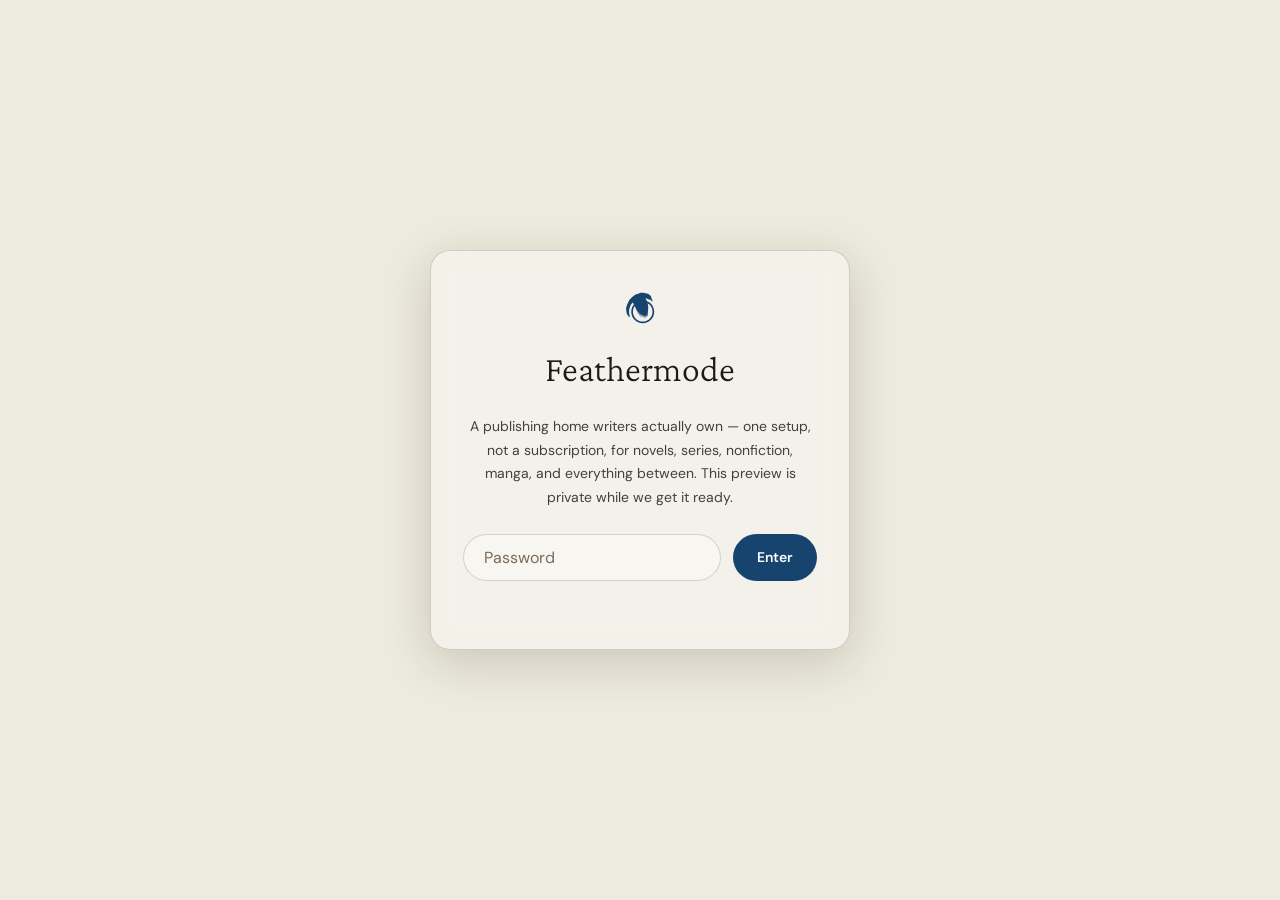
==== index.html @ 6c54414f "Add password-gated lock screen ahead of homepage Shows the Feathermode name and a short vision state" ====
<!DOCTYPE html>
<html lang="en">
<head>
<meta charset="utf-8">
<meta name="viewport" content="width=device-width, initial-scale=1">
<title>Feathermode — A publishing home you actually own</title>
<meta name="description" content="Feathermode is a publishing platform for every kind of writer — novels, serial fiction, nonfiction, manga, and more — with a storefront, reader relationships, and discovery built in. One setup fee. No required subscription.">

<!-- Set palette before first paint to avoid a flash -->
<script>
(function () {
  try {
    var stored = localStorage.getItem('fm-theme');
    var mode = stored || (window.matchMedia('(prefers-color-scheme: dark)').matches ? 'parchment-dark' : 'parchment-light');
    document.documentElement.setAttribute('data-palette', mode);
  } catch (e) {}
  try {
    var unlocked = localStorage.getItem('fm-unlocked') === '1';
    document.documentElement.setAttribute('data-locked', unlocked ? 'false' : 'true');
  } catch (e) {
    document.documentElement.setAttribute('data-locked', 'true');
  }
})();
</script>

<link rel="preconnect" href="https://fonts.googleapis.com">
<link rel="preconnect" href="https://fonts.gstatic.com" crossorigin>
<link href="https://fonts.googleapis.com/css2?family=Crimson+Pro:ital,wght@0,300;0,400;0,600;1,300;1,400&family=DM+Sans:wght@300;400;600&display=swap" rel="stylesheet">

<link rel="icon" href="data:image/svg+xml,%3Csvg xmlns='http://www.w3.org/2000/svg' viewBox='0 0 290 290'%3E%3Cpath fill='%2316446F' d='M168.4 79.1c54 0 98 43.9 98 98s-44 98-98 98-98-43.9-98-98 44-98 98-98zm0 14.4c-46.4 0-84 37.6-84 84s37.6 84 84 84 84-37.6 84-84-37.6-84-84-84z'/%3E%3C/svg%3E">

<link rel="stylesheet" href="css/style.css">
</head>
<body>

  <!-- ── Lock screen ───────────────────────────────────────── -->
  <div class="lock-screen" id="lockScreen">
    <div class="lock-card">
      <svg width="34" height="34" viewBox="0 0 290 290" fill="none" xmlns="http://www.w3.org/2000/svg" aria-hidden="true">
        <path fill-rule="evenodd" clip-rule="evenodd" d="M168.384 79.0842C222.446 79.0842 266.347 122.986 266.347 177.047C266.347 231.109 222.446 275 168.384 275C114.323 275 70.4209 231.109 70.4209 177.047C70.4208 122.986 114.323 79.0843 168.384 79.0842ZM168.384 93.4589C191.448 93.4588 212.34 102.829 227.471 117.96C242.602 133.081 251.973 153.983 251.973 177.047C251.973 200.111 242.602 221.003 227.471 236.135C212.34 251.266 191.449 260.625 168.384 260.625C145.32 260.625 124.428 251.266 109.297 236.135C94.166 221.004 84.7955 200.112 84.7955 177.047C84.7955 153.983 94.1659 133.081 109.297 117.96C124.428 102.829 145.32 93.4589 168.384 93.4589Z" fill="var(--color-accent)"/>
        <path fill-rule="evenodd" clip-rule="evenodd" d="M113.64 152.979L109.823 157.81L108.748 144.696C108.748 144.696 106.347 140.764 104.877 138.114C98.6697 126.94 89.5166 109.054 84.0498 98.6341C79.5683 101.178 75.2219 105.973 70.3403 113.531C65.5587 120.928 62.8178 126.315 57.9312 139.674C55.0953 147.417 53.9949 151.713 52.5944 162.112C51.1239 173.055 51.8192 180.428 52.1493 186.365C52.3593 190.116 53.2997 196.098 54.9502 202.615C57.5361 212.843 61.2873 223.517 61.2873 223.517L56.3157 218.915L54.335 221.711L51.404 217.05L48.4981 219.365L47.5378 213.514L44.1967 216.429L44.8868 209.347L40.2404 212.793L42.5111 204.941L37.0793 208.547L39.8752 200.134L34.4284 204.09L36.9192 194.907L31.0423 198.659L35.0036 187.385L27.8412 191.571L33.3181 179.212L25.8006 182.123L32.2327 169.229L24 171.965L32.3527 158.755L24.8202 160.366C24.8202 160.366 26.7809 144.361 28.9766 136.603C31.0623 129.246 32.1777 125.649 35.4087 116.366C38.2647 108.169 41.7108 100.913 46.8575 91.2096C51.9842 81.5344 54.5901 77.308 59.6117 70.8584C63.7331 65.5641 67.8995 61.4668 71.9958 57.4775C76.5624 53.031 81.2739 48.6946 89.9918 42.2079C98.7247 35.7068 111.859 29.3397 119.347 25.9431C127.024 22.4594 131.16 20.8669 139.418 18.6066C147.196 16.4774 151.502 15.6747 155.899 15.3375C160.875 14.9569 164.311 14.9219 169.053 15.1145C174.155 15.3205 177.551 15.8702 181.757 16.6405C186.039 17.4228 191.55 18.6781 195.102 19.6685C199.798 20.9789 202.359 21.7127 205.8 22.9816L205.38 19.757L213.202 25.9571L212.232 20.1266L220.92 30.2185C220.92 30.2185 225.547 33.438 227.867 35.0616C230.053 36.5891 232.739 39.31 234.199 40.9145C235.91 42.7956 237.811 45.336 238.846 47.6772C239.971 50.2251 240.692 52.6889 241.717 55.8219C242.902 59.4341 243.157 64.1582 243.157 64.1582C243.157 64.1582 249.104 72.1713 250.06 76.9074C251.03 81.704 248.979 92.9372 248.979 92.9372C248.979 92.9372 246.223 87.0037 243.848 84.4934C240.422 80.8752 232.844 74.9347 232.844 74.9347C232.844 74.9347 227.092 74.7102 223.886 73.5578C217.739 71.3461 210.422 68.059 206.105 65.8052C201.744 63.5275 198.188 59.3226 193.601 59.7097C194.186 66.2689 203.529 86.5281 209.871 103.522C213.243 112.56 214.038 120.288 215.523 137.323C216.229 145.426 208.676 220.006 208.676 220.006L202.079 204.145L202.009 228.994L194.661 204.991L194.001 234.455L187.094 206.036L182.627 235.511L178.611 204.38L170.363 232.775L169.158 203.5L158.915 228.223L160.7 199.169L148.106 220.991L151.347 194.157L139.908 210.442L140.944 186.935L132.596 201.269L133.041 178.967L126.064 190.786L126.609 171.395L119.902 181.168L121.677 163.867L115.41 171.715L117.521 158.4L112.664 163.777L113.64 152.979Z" fill="var(--color-accent)"/>
      </svg>
      <h1 class="lock-brand">Feathermode</h1>
      <p class="lock-vision">A publishing home writers actually own — one setup, not a subscription, for novels, series, nonfiction, manga, and everything between. This preview is private while we get it ready.</p>
      <form class="lock-form" id="lockForm" novalidate>
        <input type="password" id="lockPassword" placeholder="Password" autocomplete="off" required>
        <button type="submit" class="btn-primary">Enter</button>
      </form>
      <p class="lock-error" id="lockError" role="alert"></p>
    </div>
  </div>

  <!-- ── Decorative ambient layer ──────────────────────────── -->
  <div class="sky" aria-hidden="true">
    <svg class="sky-glow" viewBox="0 0 1200 800" preserveAspectRatio="xMidYMid slice">
      <defs>
        <radialGradient id="glowA" cx="50%" cy="50%" r="50%">
          <stop offset="0%" stop-color="currentColor" stop-opacity="0.16"/>
          <stop offset="100%" stop-color="currentColor" stop-opacity="0"/>
        </radialGradient>
      </defs>
      <circle cx="920" cy="140" r="360" fill="url(#glowA)"/>
      <circle cx="120" cy="620" r="300" fill="url(#glowA)"/>
    </svg>
  </div>

  <!-- ── Header ────────────────────────────────────────────── -->
  <header class="site-header">
    <div class="site-header-inner">
      <a href="#top" class="brand">
        <svg width="26" height="26" viewBox="0 0 290 290" fill="none" xmlns="http://www.w3.org/2000/svg" aria-hidden="true">
          <path fill-rule="evenodd" clip-rule="evenodd" d="M168.384 79.0842C222.446 79.0842 266.347 122.986 266.347 177.047C266.347 231.109 222.446 275 168.384 275C114.323 275 70.4209 231.109 70.4209 177.047C70.4208 122.986 114.323 79.0843 168.384 79.0842ZM168.384 93.4589C191.448 93.4588 212.34 102.829 227.471 117.96C242.602 133.081 251.973 153.983 251.973 177.047C251.973 200.111 242.602 221.003 227.471 236.135C212.34 251.266 191.449 260.625 168.384 260.625C145.32 260.625 124.428 251.266 109.297 236.135C94.166 221.004 84.7955 200.112 84.7955 177.047C84.7955 153.983 94.1659 133.081 109.297 117.96C124.428 102.829 145.32 93.4589 168.384 93.4589Z" fill="var(--color-accent)"/>
          <path fill-rule="evenodd" clip-rule="evenodd" d="M113.64 152.979L109.823 157.81L108.748 144.696C108.748 144.696 106.347 140.764 104.877 138.114C98.6697 126.94 89.5166 109.054 84.0498 98.6341C79.5683 101.178 75.2219 105.973 70.3403 113.531C65.5587 120.928 62.8178 126.315 57.9312 139.674C55.0953 147.417 53.9949 151.713 52.5944 162.112C51.1239 173.055 51.8192 180.428 52.1493 186.365C52.3593 190.116 53.2997 196.098 54.9502 202.615C57.5361 212.843 61.2873 223.517 61.2873 223.517L56.3157 218.915L54.335 221.711L51.404 217.05L48.4981 219.365L47.5378 213.514L44.1967 216.429L44.8868 209.347L40.2404 212.793L42.5111 204.941L37.0793 208.547L39.8752 200.134L34.4284 204.09L36.9192 194.907L31.0423 198.659L35.0036 187.385L27.8412 191.571L33.3181 179.212L25.8006 182.123L32.2327 169.229L24 171.965L32.3527 158.755L24.8202 160.366C24.8202 160.366 26.7809 144.361 28.9766 136.603C31.0623 129.246 32.1777 125.649 35.4087 116.366C38.2647 108.169 41.7108 100.913 46.8575 91.2096C51.9842 81.5344 54.5901 77.308 59.6117 70.8584C63.7331 65.5641 67.8995 61.4668 71.9958 57.4775C76.5624 53.031 81.2739 48.6946 89.9918 42.2079C98.7247 35.7068 111.859 29.3397 119.347 25.9431C127.024 22.4594 131.16 20.8669 139.418 18.6066C147.196 16.4774 151.502 15.6747 155.899 15.3375C160.875 14.9569 164.311 14.9219 169.053 15.1145C174.155 15.3205 177.551 15.8702 181.757 16.6405C186.039 17.4228 191.55 18.6781 195.102 19.6685C199.798 20.9789 202.359 21.7127 205.8 22.9816L205.38 19.757L213.202 25.9571L212.232 20.1266L220.92 30.2185C220.92 30.2185 225.547 33.438 227.867 35.0616C230.053 36.5891 232.739 39.31 234.199 40.9145C235.91 42.7956 237.811 45.336 238.846 47.6772C239.971 50.2251 240.692 52.6889 241.717 55.8219C242.902 59.4341 243.157 64.1582 243.157 64.1582C243.157 64.1582 249.104 72.1713 250.06 76.9074C251.03 81.704 248.979 92.9372 248.979 92.9372C248.979 92.9372 246.223 87.0037 243.848 84.4934C240.422 80.8752 232.844 74.9347 232.844 74.9347C232.844 74.9347 227.092 74.7102 223.886 73.5578C217.739 71.3461 210.422 68.059 206.105 65.8052C201.744 63.5275 198.188 59.3226 193.601 59.7097C194.186 66.2689 203.529 86.5281 209.871 103.522C213.243 112.56 214.038 120.288 215.523 137.323C216.229 145.426 208.676 220.006 208.676 220.006L202.079 204.145L202.009 228.994L194.661 204.991L194.001 234.455L187.094 206.036L182.627 235.511L178.611 204.38L170.363 232.775L169.158 203.5L158.915 228.223L160.7 199.169L148.106 220.991L151.347 194.157L139.908 210.442L140.944 186.935L132.596 201.269L133.041 178.967L126.064 190.786L126.609 171.395L119.902 181.168L121.677 163.867L115.41 171.715L117.521 158.4L112.664 163.777L113.64 152.979Z" fill="var(--color-accent)"/>
        </svg>
        <span>Feathermode</span>
      </a>

      <nav class="site-nav" aria-label="Primary">
        <a href="#how-it-works">How it works</a>
        <a href="#pricing">Pricing</a>
        <a href="#who-its-for">Who it's for</a>
        <a href="#waitlist">Waitlist</a>
      </nav>

      <button class="theme-toggle" id="themeToggle" type="button" aria-label="Switch to dark theme">
        <svg class="icon-sun" width="18" height="18" viewBox="0 0 24 24" fill="none" stroke="currentColor" stroke-width="1.6" stroke-linecap="round" stroke-linejoin="round"><circle cx="12" cy="12" r="4"/><path d="M12 3v2M12 19v2M3 12h2M19 12h2M5.6 5.6l1.4 1.4M17 17l1.4 1.4M5.6 18.4l1.4-1.4M17 7l1.4-1.4"/></svg>
        <svg class="icon-moon" width="18" height="18" viewBox="0 0 24 24" fill="none" stroke="currentColor" stroke-width="1.6" stroke-linecap="round" stroke-linejoin="round"><path d="M20 14.5A8.5 8.5 0 1 1 9.5 4a7 7 0 0 0 10.5 10.5z"/></svg>
      </button>
    </div>
  </header>

  <main>

    <!-- ── Hero ────────────────────────────────────────────── -->
    <section class="hero" id="top">
      <p class="eyebrow">For every kind of writer, and everyone who reads them</p>
      <h1 class="hero-title">Feathermode</h1>
      <p class="hero-tagline">A publishing home you actually own.</p>
      <p class="hero-body">Novels, serial fiction, short stories, nonfiction, manga — Feathermode gives writers a real site of their own to publish, sell, and build a readership around, and gives readers a place to track, rate, and recommend what they love. One setup fee gets you the site and the software behind it. No subscription required to keep it running.</p>
      <div class="hero-actions">
        <a href="#waitlist" class="btn-primary">Join the waitlist</a>
        <a href="#how-it-works" class="btn-ghost">See how it works</a>
      </div>
    </section>

    <!-- ── The gap ─────────────────────────────────────────── -->
    <section class="gap" id="the-gap">
      <div class="section-head">
        <h2 class="section-title">Right now, it takes five tools</h2>
        <p class="section-desc">A storefront for selling. A membership platform for support. A review site for discovery. An email tool for newsletters. None of them talk to each other, and most of them charge you forever.</p>
      </div>

      <div class="gap-grid">
        <div class="gap-card">
          <h3 class="gap-card-title">Storefronts</h3>
          <p class="gap-card-desc">Sell your book — but only if it's a novel, and only by renting shelf space year after year.</p>
        </div>
        <div class="gap-card">
          <h3 class="gap-card-title">Membership platforms</h3>
          <p class="gap-card-desc">Build reader support — but with no bookshop, and no site of your own underneath it.</p>
        </div>
        <div class="gap-card">
          <h3 class="gap-card-title">Review platforms</h3>
          <p class="gap-card-desc">Help readers discover new work — completely disconnected from where that work is published.</p>
        </div>
        <div class="gap-card">
          <h3 class="gap-card-title">Newsletter tools</h3>
          <p class="gap-card-desc">Reach your readers' inbox — as one more login, one more bill, one more silo.</p>
        </div>
      </div>

      <p class="gap-resolve">Feathermode puts all four under one roof — and one price.</p>
    </section>

    <!-- ── How it works ────────────────────────────────────── -->
    <section class="pillars" id="how-it-works">
      <div class="section-head">
        <h2 class="section-title">One site. Everything it needs to do.</h2>
        <p class="section-desc">Feathermode is built for the full life of a piece of writing — from first chapter to the readers who keep coming back.</p>
      </div>

      <div class="pillars-grid">
        <article class="pillar-card">
          <h3 class="pillar-card-title">Publish anything</h3>
          <p class="pillar-card-desc">Novels, serial fiction, short stories, nonfiction, manga and comics — in digital and print, from the same site.</p>
        </article>

        <article class="pillar-card">
          <h3 class="pillar-card-title">Own the site, not rent it</h3>
          <p class="pillar-card-desc">A one-time setup gets you the site and the software behind it. Keep publishing without a subscription clock running.</p>
        </article>

        <article class="pillar-card">
          <h3 class="pillar-card-title">Real reader relationships</h3>
          <p class="pillar-card-desc">Patreon-style support tiers, built into your own site, between you and your readers — no platform standing in the middle.</p>
        </article>

        <article class="pillar-card">
          <h3 class="pillar-card-title">A home for readers, too</h3>
          <p class="pillar-card-desc">Free reader sites for tracking, rating, and reviewing what they read — like Goodreads, if Goodreads belonged to the people using it.</p>
        </article>

        <article class="pillar-card">
          <h3 class="pillar-card-title">One open discovery registry</h3>
          <p class="pillar-card-desc">Reviews can sync to a shared registry that spans every Feathermode site — and any site built on the same open premise. Curators get a place in it too.</p>
        </article>

        <article class="pillar-card">
          <h3 class="pillar-card-title">Newsletters, your way</h3>
          <p class="pillar-card-desc">Email newsletters and web push notifications built in, so your audience is something you reach directly, not something you rent.</p>
        </article>
      </div>
    </section>

    <!-- ── Who it's for ────────────────────────────────────── -->
    <section class="audience" id="who-its-for">
      <div class="section-head">
        <h2 class="section-title">Built for three kinds of people</h2>
        <p class="section-desc">Everyone gets a site. What it's for depends on who's using it.</p>
      </div>

      <div class="audience-grid">
        <article class="audience-card">
          <span class="chip-neutral">Writers</span>
          <p class="audience-card-desc">Publish novels, series, short fiction, nonfiction, or manga from a site you actually own. Sell directly, build reader support, and send your own newsletters — without giving up a cut of every sale.</p>
        </article>

        <article class="audience-card">
          <span class="chip-neutral">Readers</span>
          <p class="audience-card-desc">Get a free site to track, rate, and review what you read. Follow the writers you love, support the ones you want to see keep going, and see reviews from a registry no single company owns.</p>
        </article>

        <article class="audience-card">
          <span class="chip-neutral">Curators</span>
          <p class="audience-card-desc">Build reading lists and recommendations with a real audience and a real place in the registry. Discovery shouldn't be an algorithm's job alone.</p>
        </article>
      </div>
    </section>

    <!-- ── Pricing ─────────────────────────────────────────── -->
    <section class="pricing" id="pricing">
      <div class="section-head">
        <h2 class="section-title">One honest payment</h2>
        <p class="section-desc">Most platforms in this space bill you every month whether you publish or not. Feathermode doesn't.</p>
      </div>

      <div class="pricing-grid">
        <div class="pricing-col">
          <h3 class="pricing-col-title">The usual way</h3>
          <ul class="pricing-list">
            <li>A fee every month or year, whether you publish or not</li>
            <li>Cancel, and your site goes with it</li>
            <li>Separate tools — and separate bills — for selling, support, newsletters, and reviews</li>
          </ul>
        </div>
        <div class="pricing-col pricing-col-highlight">
          <h3 class="pricing-col-title">The Feathermode way</h3>
          <ul class="pricing-list">
            <li>One setup fee. The site and the software are yours.</li>
            <li>Keep it running with or without us</li>
            <li>Publishing, support, newsletters, and reviews — one place, one payment</li>
            <li>A few optional add-ons for extra services, always optional, never required</li>
          </ul>
        </div>
      </div>
    </section>

    <!-- ── Waitlist ────────────────────────────────────────── -->
    <section class="newsletter" id="waitlist">
      <h2 class="section-title">Be first through the door</h2>
      <p class="section-desc">Feathermode is being built in the open. Leave your email and we'll bring you in as the first sites go live — writer or reader, whichever you are.</p>

      <form data-netlify="true" method="POST" name="feathermode-waitlist" class="signup-form" id="signup" novalidate>
        <input type="hidden" name="form-name" value="feathermode-waitlist">
        <div class="signup-field">
          <input
            name="Email"
            type="email"
            id="email"
            placeholder="you@example.com"
            autocomplete="email"
            required
          >
          <button type="submit" class="btn-primary">
            <span>Join the waitlist</span><span class="arrow" aria-hidden="true"> →</span>
          </button>
        </div>
        <p class="signup-hint" id="hint" role="status" aria-live="polite">We'll write when there's a site ready for you.</p>
      </form>
    </section>

  </main>

  <!-- ── Footer ──────────────────────────────────────────── -->
  <footer class="site-footer">
    <div class="site-footer-inner">
      <div class="footer-brand">
        <span class="footer-mark">Feathermode</span>
        <span class="footer-tagline">Publish it. Own it.</span>
      </div>
      <div class="footer-meta">© 2026 Feathermode</div>
    </div>
  </footer>

  <script src="js/main.js"></script>
</body>
</html>
---- css/style.css ----
/* ============================================================
   Feathermode — Homepage Styles
   Built from the Feathermode design system (parchment palettes)
   ============================================================ */

:root {
  --color-bg:       #EDEADE;
  --color-ink:      #1C1917;
  --color-ink-2:    #44403C;
  --color-ink-3:    #7A6A58;
  --color-accent:   #16446F;
  --color-accent-2: rgba(22,68,111,0.15);
  --color-accent-3: rgba(22,68,111,0.08);
  --color-on-accent: #fff;
  --color-border:   rgba(44,40,36,0.18);
  --color-border-2: rgba(44,40,36,0.10);
  --color-card-bg:  rgba(255,255,255,0.35);

  --font-serif: 'Crimson Pro', Georgia, serif;
  --font-sans:  'DM Sans', system-ui, sans-serif;

  --text-xxs:  0.68rem;
  --text-xs:   0.75rem;
  --text-sm:   0.875rem;
  --text-base: 1rem;
  --text-md:   1.125rem;
  --text-lg:   1.375rem;
  --text-xl:   1.75rem;
  --text-2xl:  2.25rem;
  --text-hero: 3.5rem;

  --space-1:  0.25rem;
  --space-2:  0.5rem;
  --space-3:  0.75rem;
  --space-4:  1rem;
  --space-5:  1.25rem;
  --space-6:  1.5rem;
  --space-8:  2rem;
  --space-10: 2.5rem;
  --space-12: 3rem;
  --space-16: 4rem;

  --radius-sm:   8px;
  --radius-md:   14px;
  --radius-lg:   20px;
  --radius-full: 999px;

  --shadow-sm: 0 2px 8px rgba(44,36,22,0.08);
  --shadow-md: 0 8px 32px rgba(44,36,22,0.12);
  --shadow-lg: 0 12px 48px rgba(44,36,22,0.18);

  --ease-out:    cubic-bezier(0.4, 0, 0.2, 1);
  --ease-spring: cubic-bezier(0.34, 1.56, 0.64, 1);

  --t-fast:  0.15s;
  --t-mid:   0.28s;
  --t-slow:  0.45s;
  --t-theme: 0.6s;

  --max-w-write: 680px;
  --max-w-page:  1080px;
  --touch:       44px;
}

[data-palette="parchment-dark"] {
  --color-bg:       #1C1917;
  --color-ink:      #EDEADE;
  --color-ink-2:    #C4B49A;
  --color-ink-3:    #7A6A58;
  --color-accent:   #66A5E1;
  --color-accent-2: rgba(102,165,225,0.18);
  --color-accent-3: rgba(102,165,225,0.10);
  --color-on-accent: #16233A;
  --color-border:   rgba(196,180,154,0.18);
  --color-border-2: rgba(196,180,154,0.10);
  --color-card-bg:  rgba(237,234,222,0.06);
}

/* ─── Reset / Base ───────────────────────────────────────────── */
*, *::before, *::after { box-sizing: border-box; margin: 0; padding: 0; }

html { font-size: 16px; scroll-behavior: smooth; overflow-x: hidden; }

body {
  background: var(--color-bg);
  color: var(--color-ink);
  font-family: var(--font-sans);
  font-size: var(--text-base);
  line-height: 1.6;
  overflow-x: hidden;
  transition: background var(--t-theme) ease, color var(--t-theme) ease;
}

a { color: inherit; }

ul { list-style: none; }

/* ─── Lock screen ────────────────────────────────────────────── */
[data-locked="true"] body { overflow: hidden; height: 100vh; }
[data-locked="true"] .site-header,
[data-locked="true"] main,
[data-locked="true"] .site-footer { display: none; }
[data-locked="false"] .lock-screen { display: none; }

.lock-screen {
  position: fixed;
  inset: 0;
  z-index: 1000;
  display: flex;
  align-items: center;
  justify-content: center;
  padding: var(--space-6);
  background: var(--color-bg);
}

.lock-card {
  width: 100%;
  max-width: 420px;
  display: flex;
  flex-direction: column;
  align-items: center;
  gap: var(--space-4);
  text-align: center;
  padding: var(--space-10) var(--space-8);
  background: var(--color-card-bg);
  border: 1px solid var(--color-border);
  border-radius: var(--radius-lg);
  box-shadow: var(--shadow-lg);
  backdrop-filter: blur(12px);
  animation: fadeUp var(--t-slow) var(--ease-out) both;
}

.lock-brand {
  font-family: var(--font-serif);
  font-weight: 300;
  font-size: var(--text-2xl);
  color: var(--color-ink);
}

.lock-vision {
  font-size: var(--text-sm);
  color: var(--color-ink-2);
  line-height: 1.7;
}

.lock-form {
  display: flex;
  gap: var(--space-3);
  width: 100%;
  margin-top: var(--space-2);
}

.lock-form input {
  flex: 1;
  min-width: 0;
  font-family: var(--font-sans);
  font-size: var(--text-base);
  color: var(--color-ink);
  background: var(--color-card-bg);
  border: 1.5px solid var(--color-border);
  border-radius: var(--radius-full);
  padding: var(--space-3) var(--space-5);
  outline: none;
  transition: border-color var(--t-fast) ease;
}

.lock-form input:focus { border-color: var(--color-ink-2); }
.lock-form input::placeholder { color: var(--color-ink-3); }

.lock-error {
  font-size: var(--text-xs);
  color: var(--color-accent);
  min-height: 1em;
}

.lock-error.shake { animation: shake 0.4s var(--ease-out); }

@keyframes shake {
  10%, 90% { transform: translateX(-2px); }
  20%, 80% { transform: translateX(3px); }
  30%, 50%, 70% { transform: translateX(-5px); }
  40%, 60% { transform: translateX(5px); }
}

@media (max-width: 420px) {
  .lock-form { flex-direction: column; }
}

/* ─── Decorative sky layer ───────────────────────────────────── */
.sky {
  position: fixed;
  inset: 0;
  z-index: 0;
  pointer-events: none;
  overflow: hidden;
  color: var(--color-accent);
}

.sky-glow {
  position: absolute;
  inset: 0;
  width: 100%;
  height: 100%;
  opacity: 0.9;
  transition: color var(--t-theme) ease;
}

/* ─── Header ──────────────────────────────────────────────────── */
.site-header {
  position: sticky;
  top: 0;
  z-index: 100;
  background: color-mix(in srgb, var(--color-bg) 82%, transparent);
  backdrop-filter: blur(12px);
  border-bottom: 1px solid var(--color-border-2);
  transition: background var(--t-theme) ease, border-color var(--t-theme) ease;
}

.site-header-inner {
  max-width: var(--max-w-page);
  margin: 0 auto;
  padding: var(--space-4) var(--space-6);
  display: flex;
  align-items: center;
  justify-content: space-between;
  gap: var(--space-4);
}

.brand {
  display: flex;
  align-items: center;
  gap: var(--space-2);
  font-family: var(--font-serif);
  font-weight: 400;
  font-size: var(--text-lg);
  color: var(--color-ink);
  text-decoration: none;
  flex-shrink: 0;
}

.site-nav {
  display: flex;
  gap: var(--space-6);
  flex: 1;
  justify-content: center;
}

.site-nav a {
  font-family: var(--font-sans);
  font-size: var(--text-sm);
  font-weight: 400;
  color: var(--color-ink-2);
  text-decoration: none;
  padding: var(--space-2) 0;
  border-bottom: 1px solid transparent;
  transition: color var(--t-fast) ease, border-color var(--t-fast) ease;
}

.site-nav a:hover {
  color: var(--color-accent);
  border-color: var(--color-accent);
}

@media (max-width: 640px) {
  .site-nav { display: none; }
}

.theme-toggle {
  width: var(--touch);
  height: var(--touch);
  border-radius: var(--radius-full);
  border: 1.5px solid var(--color-border);
  background: var(--color-card-bg);
  color: var(--color-ink-2);
  cursor: pointer;
  display: flex;
  align-items: center;
  justify-content: center;
  flex-shrink: 0;
  transition: background var(--t-fast) ease, color var(--t-fast) ease, border-color var(--t-fast) ease;
}

.theme-toggle:hover {
  background: var(--color-accent-3);
  color: var(--color-accent);
  border-color: var(--color-accent);
}

.theme-toggle .icon-moon { display: none; }
[data-palette="parchment-dark"] .theme-toggle .icon-sun { display: none; }
[data-palette="parchment-dark"] .theme-toggle .icon-moon { display: flex; }

/* ─── Layout helpers ─────────────────────────────────────────── */
main {
  position: relative;
  z-index: 10;
}

section {
  max-width: var(--max-w-page);
  margin: 0 auto;
  padding: var(--space-16) var(--space-6);
}

.section-head {
  max-width: var(--max-w-write);
  margin: 0 auto var(--space-10);
  text-align: center;
}

.section-title {
  font-family: var(--font-serif);
  font-weight: 300;
  font-size: var(--text-2xl);
  color: var(--color-ink);
  line-height: 1.2;
  margin-bottom: var(--space-3);
}

.section-desc {
  font-size: var(--text-md);
  color: var(--color-ink-2);
  line-height: 1.7;
}

/* ─── Hero ───────────────────────────────────────────────────── */
.hero {
  padding-top: clamp(var(--space-12), 12vw, var(--space-16));
  padding-bottom: var(--space-16);
  max-width: var(--max-w-write);
  text-align: left;
  animation: fadeUp var(--t-slow) var(--ease-out) both;
}

.eyebrow {
  font-family: var(--font-sans);
  font-size: var(--text-xs);
  font-weight: 600;
  letter-spacing: 0.12em;
  text-transform: uppercase;
  color: var(--color-accent);
  margin-bottom: var(--space-5);
}

.hero-title {
  font-family: var(--font-serif);
  font-weight: 300;
  font-size: clamp(2.75rem, 8vw, var(--text-hero));
  line-height: 1.05;
  letter-spacing: -0.01em;
  color: var(--color-ink);
  margin-bottom: var(--space-5);
}

.hero-tagline {
  font-family: var(--font-serif);
  font-style: italic;
  font-weight: 400;
  font-size: var(--text-xl);
  color: var(--color-ink-2);
  line-height: 1.4;
  max-width: 34ch;
  margin-bottom: var(--space-6);
}

.hero-body {
  font-size: var(--text-md);
  color: var(--color-ink-2);
  line-height: 1.75;
  max-width: 62ch;
  margin-bottom: var(--space-8);
}

.hero-actions {
  display: flex;
  flex-wrap: wrap;
  gap: var(--space-4);
}

/* ─── Buttons ────────────────────────────────────────────────── */
.btn-primary {
  font-family: var(--font-sans);
  font-size: var(--text-sm);
  font-weight: 600;
  padding: var(--space-3) var(--space-6);
  border-radius: var(--radius-full);
  border: none;
  background: var(--color-accent);
  color: var(--color-on-accent);
  cursor: pointer;
  text-decoration: none;
  display: inline-flex;
  align-items: center;
  gap: var(--space-1);
  transition: opacity var(--t-fast) ease, transform var(--t-fast) var(--ease-spring);
}

.btn-primary:hover { opacity: 0.88; transform: translateY(-1px); }
.btn-primary:active { transform: translateY(0); }

.btn-ghost {
  font-family: var(--font-sans);
  font-size: var(--text-sm);
  font-weight: 600;
  padding: var(--space-3) var(--space-6);
  border-radius: var(--radius-full);
  border: 1.5px solid var(--color-border);
  background: transparent;
  color: var(--color-ink-2);
  cursor: pointer;
  text-decoration: none;
  display: inline-flex;
  align-items: center;
  transition: background var(--t-fast) ease, border-color var(--t-fast) ease, color var(--t-fast) ease;
}

.btn-ghost:hover {
  background: var(--color-accent-3);
  border-color: var(--color-accent);
  color: var(--color-accent);
}

/* ─── Shared chip ────────────────────────────────────────────── */
.chip-neutral {
  display: inline-block;
  font-family: var(--font-sans);
  font-size: var(--text-xxs);
  font-weight: 600;
  letter-spacing: 0.06em;
  text-transform: uppercase;
  padding: 3px var(--space-3);
  border-radius: var(--radius-full);
  border: 1px solid var(--color-border);
  background: var(--color-card-bg);
  color: var(--color-ink-2);
  margin-bottom: var(--space-4);
}

/* ─── The gap ────────────────────────────────────────────────── */
.gap-grid {
  display: grid;
  grid-template-columns: repeat(auto-fit, minmax(220px, 1fr));
  gap: var(--space-4);
  margin-bottom: var(--space-8);
}

.gap-card {
  background: var(--color-card-bg);
  border: 1px solid var(--color-border);
  border-radius: var(--radius-md);
  padding: var(--space-5);
  backdrop-filter: blur(8px);
}

.gap-card-title {
  font-family: var(--font-sans);
  font-size: var(--text-sm);
  font-weight: 600;
  color: var(--color-ink);
  margin-bottom: var(--space-2);
}

.gap-card-desc {
  font-size: var(--text-sm);
  color: var(--color-ink-2);
  line-height: 1.6;
}

.gap-resolve {
  text-align: center;
  font-family: var(--font-serif);
  font-style: italic;
  font-size: var(--text-lg);
  color: var(--color-ink);
}

/* ─── Pillars ────────────────────────────────────────────────── */
.pillars-grid {
  display: grid;
  grid-template-columns: repeat(auto-fit, minmax(260px, 1fr));
  gap: var(--space-5);
}

.pillar-card {
  background: var(--color-card-bg);
  border: 1px solid var(--color-border);
  border-radius: var(--radius-md);
  padding: var(--space-6);
  box-shadow: var(--shadow-sm);
  backdrop-filter: blur(8px);
  transition: box-shadow var(--t-mid) ease, transform var(--t-mid) ease;
}

.pillar-card:hover {
  box-shadow: var(--shadow-md);
  transform: translateY(-2px);
}

.pillar-card-title {
  font-family: var(--font-serif);
  font-weight: 400;
  font-size: var(--text-lg);
  color: var(--color-ink);
  margin-bottom: var(--space-2);
}

.pillar-card-desc {
  font-size: var(--text-sm);
  color: var(--color-ink-2);
  line-height: 1.7;
}

/* ─── Audience ───────────────────────────────────────────────── */
.audience-grid {
  display: grid;
  grid-template-columns: repeat(auto-fit, minmax(240px, 1fr));
  gap: var(--space-5);
}

.audience-card {
  border: 1px solid var(--color-border);
  border-radius: var(--radius-md);
  padding: var(--space-6);
  background: var(--color-card-bg);
  backdrop-filter: blur(8px);
}

.audience-card .chip-neutral { margin-bottom: var(--space-3); }

.audience-card-desc {
  font-size: var(--text-sm);
  color: var(--color-ink-2);
  line-height: 1.7;
}

/* ─── Pricing ────────────────────────────────────────────────── */
.pricing-grid {
  display: grid;
  grid-template-columns: repeat(auto-fit, minmax(280px, 1fr));
  gap: var(--space-5);
  max-width: var(--max-w-page);
}

.pricing-col {
  border: 1px solid var(--color-border);
  border-radius: var(--radius-md);
  padding: var(--space-6);
  background: var(--color-card-bg);
  backdrop-filter: blur(8px);
}

.pricing-col-highlight {
  border-color: var(--color-accent);
  background: var(--color-accent-3);
  box-shadow: var(--shadow-sm);
}

.pricing-col-title {
  font-family: var(--font-sans);
  font-size: var(--text-xs);
  font-weight: 600;
  letter-spacing: 0.06em;
  text-transform: uppercase;
  color: var(--color-ink-3);
  margin-bottom: var(--space-4);
}

.pricing-col-highlight .pricing-col-title { color: var(--color-accent); }

.pricing-list li {
  font-size: var(--text-sm);
  color: var(--color-ink-2);
  line-height: 1.6;
  padding: var(--space-2) 0;
  border-bottom: 1px solid var(--color-border-2);
}

.pricing-list li:last-child { border-bottom: none; }

/* ─── Newsletter ─────────────────────────────────────────────── */
.newsletter {
  max-width: var(--max-w-write);
  text-align: center;
}

.newsletter .section-desc { margin-bottom: var(--space-8); }

.signup-form {
  display: flex;
  flex-direction: column;
  align-items: center;
  gap: var(--space-3);
}

.signup-field {
  display: flex;
  gap: var(--space-3);
  width: 100%;
  max-width: 420px;
}

.signup-field input {
  flex: 1;
  min-width: 0;
  font-family: var(--font-sans);
  font-size: var(--text-base);
  color: var(--color-ink);
  background: var(--color-card-bg);
  border: 1.5px solid var(--color-border);
  border-radius: var(--radius-full);
  padding: var(--space-3) var(--space-5);
  outline: none;
  transition: border-color var(--t-fast) ease;
}

.signup-field input:focus { border-color: var(--color-ink-2); }
.signup-field input::placeholder { color: var(--color-ink-3); }

.signup-hint {
  font-size: var(--text-xs);
  color: var(--color-ink-3);
  font-style: italic;
}

.signup-success {
  font-family: var(--font-serif);
  font-style: italic;
  font-size: var(--text-lg);
  color: var(--color-ink);
}

@media (max-width: 520px) {
  .signup-field { flex-direction: column; }
}

/* ─── Footer ─────────────────────────────────────────────────── */
.site-footer {
  border-top: 1px solid var(--color-border-2);
  padding: var(--space-8) 0;
}

.site-footer-inner {
  max-width: var(--max-w-page);
  margin: 0 auto;
  padding: 0 var(--space-6);
  display: flex;
  flex-wrap: wrap;
  align-items: center;
  justify-content: space-between;
  gap: var(--space-3);
}

.footer-brand {
  display: flex;
  flex-direction: column;
  gap: 2px;
}

.footer-mark {
  font-family: var(--font-serif);
  font-size: var(--text-md);
  color: var(--color-ink);
}

.footer-tagline {
  font-size: var(--text-xs);
  color: var(--color-ink-3);
}

.footer-meta {
  font-family: var(--font-sans);
  font-size: var(--text-xs);
  color: var(--color-ink-3);
}

/* ─── Motion ─────────────────────────────────────────────────── */
@keyframes fadeUp {
  from { opacity: 0; transform: translateY(10px); }
  to   { opacity: 1; transform: translateY(0); }
}

@media (prefers-reduced-motion: reduce) {
  html { scroll-behavior: auto; }
  .hero { animation: none; }
}
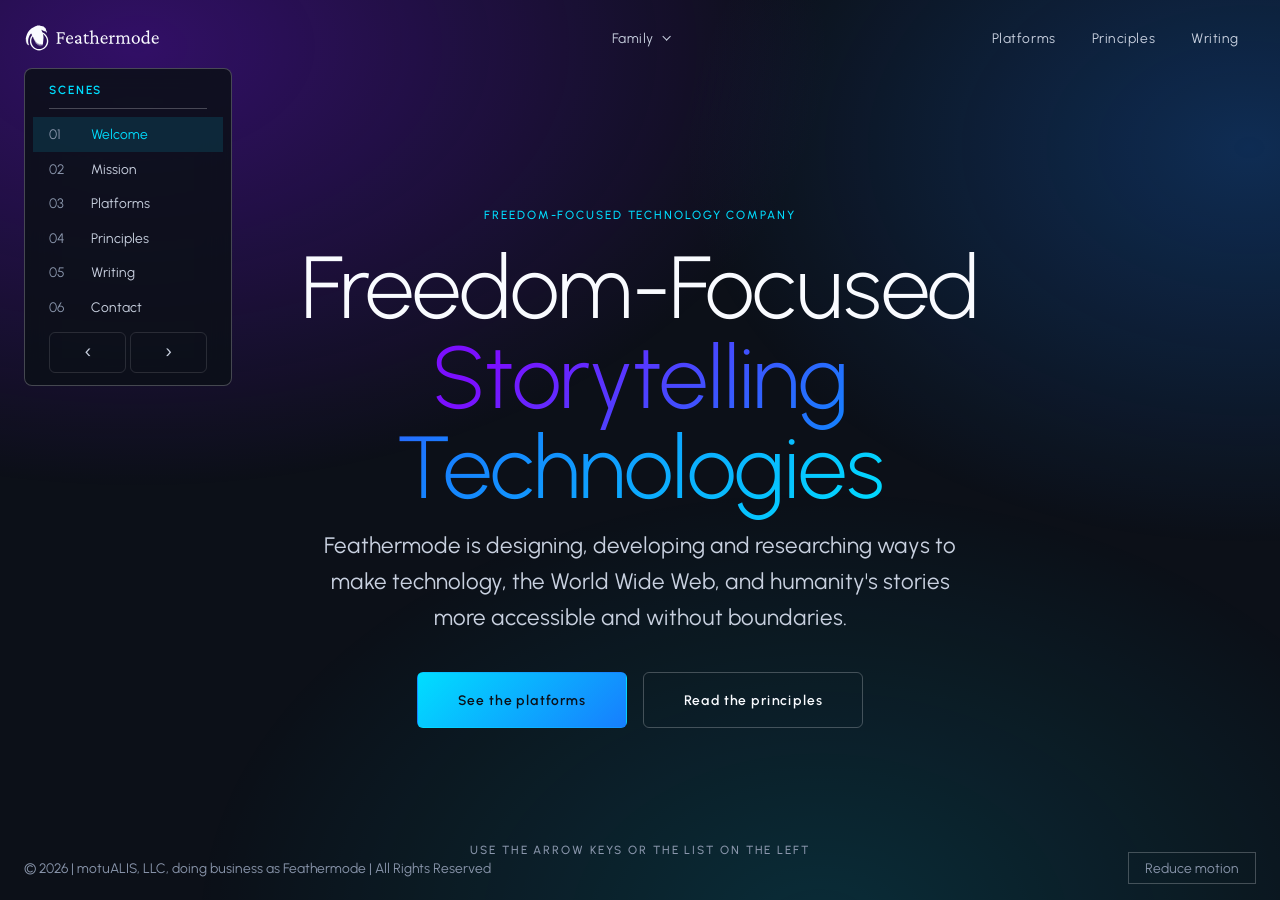
==== commit ec699e1b: "Make Feathermode the parent site; move the previous site into communication/ The root is now the Fea" ====
--- a/index.html
+++ b/index.html
@@ -1,267 +1,211 @@
-<!DOCTYPE html>
+<!doctype html>
 <html lang="en">
 <head>
-<meta charset="utf-8">
-<meta name="viewport" content="width=device-width, initial-scale=1">
-<title>Feathermode — A publishing home you actually own</title>
-<meta name="description" content="Feathermode is a publishing platform for every kind of writer — novels, serial fiction, nonfiction, manga, and more — with a storefront, reader relationships, and discovery built in. One setup fee. No required subscription.">
-
-<!-- Set palette before first paint to avoid a flash -->
-<script>
-(function () {
-  try {
-    var stored = localStorage.getItem('fm-theme');
-    var mode = stored || (window.matchMedia('(prefers-color-scheme: dark)').matches ? 'parchment-dark' : 'parchment-light');
-    document.documentElement.setAttribute('data-palette', mode);
-  } catch (e) {}
-  try {
-    var unlocked = localStorage.getItem('fm-unlocked') === '1';
-    document.documentElement.setAttribute('data-locked', unlocked ? 'false' : 'true');
-  } catch (e) {
-    document.documentElement.setAttribute('data-locked', 'true');
-  }
-})();
-</script>
-
-<link rel="preconnect" href="https://fonts.googleapis.com">
-<link rel="preconnect" href="https://fonts.gstatic.com" crossorigin>
-<link href="https://fonts.googleapis.com/css2?family=Crimson+Pro:ital,wght@0,300;0,400;0,600;1,300;1,400&family=DM+Sans:wght@300;400;600&display=swap" rel="stylesheet">
-
-<link rel="icon" href="data:image/svg+xml,%3Csvg xmlns='http://www.w3.org/2000/svg' viewBox='0 0 290 290'%3E%3Cpath fill='%2316446F' d='M168.4 79.1c54 0 98 43.9 98 98s-44 98-98 98-98-43.9-98-98 44-98 98-98zm0 14.4c-46.4 0-84 37.6-84 84s37.6 84 84 84 84-37.6 84-84-37.6-84-84-84z'/%3E%3C/svg%3E">
-
-<link rel="stylesheet" href="css/style.css">
+  <meta charset="utf-8">
+  <meta name="viewport" content="width=device-width, initial-scale=1, viewport-fit=cover">
+  <title>Feathermode | Freedom-Focused Technology Company</title>
+  <meta name="author" content="Feathermode">
+  <meta name="description" content="Feathermode is designing, developing and researching ways to make technology, the World Wide Web, and humanity's stories more accessible and without boundaries.">
+  <meta name="keywords" content="digital freedom, peer-to-peer, local-first, decentralized, end-to-end encryption, web technologies">
+  <meta name="theme-color" content="#0c1018">
+  <link rel="canonical" href="https://feathermode.com/">
+  <meta property="og:title" content="Freedom-Focused Storytelling Technologies">
+  <meta property="og:type" content="website">
+  <meta property="og:url" content="https://feathermode.com/">
+  <meta property="og:site_name" content="Feathermode">
+  <meta property="og:image" content="https://feathermode.com/assets/feathermode-icon.png">
+  <meta property="og:description" content="Feathermode is designing, developing and researching ways to make technology, the World Wide Web, and humanity's stories more accessible and without boundaries.">
+  <link rel="icon" type="image/svg+xml" href="assets/favicon.svg">
+  <link rel="stylesheet" href="css/style.css">
+  <script src="js/main.js" defer></script>
 </head>
 <body>
 
-  <!-- ── Lock screen ───────────────────────────────────────── -->
-  <div class="lock-screen" id="lockScreen">
-    <div class="lock-card">
-      <svg width="34" height="34" viewBox="0 0 290 290" fill="none" xmlns="http://www.w3.org/2000/svg" aria-hidden="true">
-        <path fill-rule="evenodd" clip-rule="evenodd" d="M168.384 79.0842C222.446 79.0842 266.347 122.986 266.347 177.047C266.347 231.109 222.446 275 168.384 275C114.323 275 70.4209 231.109 70.4209 177.047C70.4208 122.986 114.323 79.0843 168.384 79.0842ZM168.384 93.4589C191.448 93.4588 212.34 102.829 227.471 117.96C242.602 133.081 251.973 153.983 251.973 177.047C251.973 200.111 242.602 221.003 227.471 236.135C212.34 251.266 191.449 260.625 168.384 260.625C145.32 260.625 124.428 251.266 109.297 236.135C94.166 221.004 84.7955 200.112 84.7955 177.047C84.7955 153.983 94.1659 133.081 109.297 117.96C124.428 102.829 145.32 93.4589 168.384 93.4589Z" fill="var(--color-accent)"/>
-        <path fill-rule="evenodd" clip-rule="evenodd" d="M113.64 152.979L109.823 157.81L108.748 144.696C108.748 144.696 106.347 140.764 104.877 138.114C98.6697 126.94 89.5166 109.054 84.0498 98.6341C79.5683 101.178 75.2219 105.973 70.3403 113.531C65.5587 120.928 62.8178 126.315 57.9312 139.674C55.0953 147.417 53.9949 151.713 52.5944 162.112C51.1239 173.055 51.8192 180.428 52.1493 186.365C52.3593 190.116 53.2997 196.098 54.9502 202.615C57.5361 212.843 61.2873 223.517 61.2873 223.517L56.3157 218.915L54.335 221.711L51.404 217.05L48.4981 219.365L47.5378 213.514L44.1967 216.429L44.8868 209.347L40.2404 212.793L42.5111 204.941L37.0793 208.547L39.8752 200.134L34.4284 204.09L36.9192 194.907L31.0423 198.659L35.0036 187.385L27.8412 191.571L33.3181 179.212L25.8006 182.123L32.2327 169.229L24 171.965L32.3527 158.755L24.8202 160.366C24.8202 160.366 26.7809 144.361 28.9766 136.603C31.0623 129.246 32.1777 125.649 35.4087 116.366C38.2647 108.169 41.7108 100.913 46.8575 91.2096C51.9842 81.5344 54.5901 77.308 59.6117 70.8584C63.7331 65.5641 67.8995 61.4668 71.9958 57.4775C76.5624 53.031 81.2739 48.6946 89.9918 42.2079C98.7247 35.7068 111.859 29.3397 119.347 25.9431C127.024 22.4594 131.16 20.8669 139.418 18.6066C147.196 16.4774 151.502 15.6747 155.899 15.3375C160.875 14.9569 164.311 14.9219 169.053 15.1145C174.155 15.3205 177.551 15.8702 181.757 16.6405C186.039 17.4228 191.55 18.6781 195.102 19.6685C199.798 20.9789 202.359 21.7127 205.8 22.9816L205.38 19.757L213.202 25.9571L212.232 20.1266L220.92 30.2185C220.92 30.2185 225.547 33.438 227.867 35.0616C230.053 36.5891 232.739 39.31 234.199 40.9145C235.91 42.7956 237.811 45.336 238.846 47.6772C239.971 50.2251 240.692 52.6889 241.717 55.8219C242.902 59.4341 243.157 64.1582 243.157 64.1582C243.157 64.1582 249.104 72.1713 250.06 76.9074C251.03 81.704 248.979 92.9372 248.979 92.9372C248.979 92.9372 246.223 87.0037 243.848 84.4934C240.422 80.8752 232.844 74.9347 232.844 74.9347C232.844 74.9347 227.092 74.7102 223.886 73.5578C217.739 71.3461 210.422 68.059 206.105 65.8052C201.744 63.5275 198.188 59.3226 193.601 59.7097C194.186 66.2689 203.529 86.5281 209.871 103.522C213.243 112.56 214.038 120.288 215.523 137.323C216.229 145.426 208.676 220.006 208.676 220.006L202.079 204.145L202.009 228.994L194.661 204.991L194.001 234.455L187.094 206.036L182.627 235.511L178.611 204.38L170.363 232.775L169.158 203.5L158.915 228.223L160.7 199.169L148.106 220.991L151.347 194.157L139.908 210.442L140.944 186.935L132.596 201.269L133.041 178.967L126.064 190.786L126.609 171.395L119.902 181.168L121.677 163.867L115.41 171.715L117.521 158.4L112.664 163.777L113.64 152.979Z" fill="var(--color-accent)"/>
-      </svg>
-      <h1 class="lock-brand">Feathermode</h1>
-      <p class="lock-vision">A publishing home writers actually own — one setup, not a subscription, for novels, series, nonfiction, manga, and everything between. This preview is private while we get it ready.</p>
-      <form class="lock-form" id="lockForm" novalidate>
-        <input type="password" id="lockPassword" placeholder="Password" autocomplete="off" required>
-        <button type="submit" class="btn-primary">Enter</button>
-      </form>
-      <p class="lock-error" id="lockError" role="alert"></p>
-    </div>
+<a class="skip-link" href="#main">Skip to content</a>
+<button type="button" class="skip-link skip-link--layout" data-motion-off hidden>Use the scrolling layout</button>
+<header class="site-header">
+  <div class="wrap">
+    <a class="wordmark" href="./" data-island="wordmark" data-zone="top-left" data-trigger="scrolled">
+      <span class="wordmark__rest"><span><img class="wordmark__logo" src="assets/feathermode_logo-light.svg" alt="Feathermode" width="1440" height="272"></span></span>
+      <span class="wordmark__mark"><span><img class="wordmark__icon" src="assets/feathermode-icon-light.svg" alt="" width="250" height="268"></span></span>
+    </a>
+    <details class="family" data-island="family" data-zone="top-center" data-trigger="scrolled">
+      <summary class="family__summary"><span>Family</span><span class="family__chevron" aria-hidden="true"></span></summary>
+      <div class="family__panel">
+        <p class="family__title">The Feathermode family</p>
+        <ul class="family__list">
+        <li><a class="family__item" href="./" aria-current="true"><span class="family__name">Feathermode</span><span class="family__meta">Parent · You are here</span></a></li>
+        <li><span class="family__item family__item--soon"><span class="family__name">Common Tongue</span><span class="family__meta">Communication · Soon</span></span></li>
+        <li><span class="family__item family__item--soon"><span class="family__name">Airlift</span><span class="family__meta">Distribution · Soon</span></span></li>
+        <li><a class="family__item" href="https://oofytronic-site.vercel.app" target="_blank" rel="noopener"><span class="family__name">Oofytronic</span><span class="family__meta">Blog</span></a></li>
+        <li><span class="family__item family__item--soon"><span class="family__name">Nimbus Nectar</span><span class="family__meta">Publication · Soon</span></span></li>
+        </ul>
+      </div>
+    </details>
+    <nav class="island" aria-label="Primary" data-island="nav" data-zone="top-right" data-trigger="scrolled">
+      <div class="island__context" aria-hidden="true"><span></span></div>
+      <ul>
+        <li><a href="./#platforms" data-section="platforms">Platforms</a></li>
+        <li><a href="#principles" data-section="principles">Principles</a></li>
+        <li><a href="./#writing" data-section="writing">Writing</a></li>
+      </ul>
+    </nav>
   </div>
-
-  <!-- ── Decorative ambient layer ──────────────────────────── -->
-  <div class="sky" aria-hidden="true">
-    <svg class="sky-glow" viewBox="0 0 1200 800" preserveAspectRatio="xMidYMid slice">
-      <defs>
-        <radialGradient id="glowA" cx="50%" cy="50%" r="50%">
-          <stop offset="0%" stop-color="currentColor" stop-opacity="0.16"/>
-          <stop offset="100%" stop-color="currentColor" stop-opacity="0"/>
-        </radialGradient>
-      </defs>
-      <circle cx="920" cy="140" r="360" fill="url(#glowA)"/>
-      <circle cx="120" cy="620" r="300" fill="url(#glowA)"/>
-    </svg>
+</header>
+<main id="main" class="stage">
+  <div class="stage__backdrop" aria-hidden="true"></div>
+  <nav class="toc" aria-label="Scenes" data-island="contents" data-zone="left" data-trigger="always" data-dock="flow">
+    <p class="toc__title">Scenes</p>
+    <div class="toc__meter" aria-hidden="true"></div>
+    <ol class="toc__list">
+      <li><a href="#title"><span class="toc__num" aria-hidden="true">01</span><span class="toc__label">Welcome</span></a></li>
+      <li><a href="#mission"><span class="toc__num" aria-hidden="true">02</span><span class="toc__label">Mission</span></a></li>
+      <li><a href="#platforms"><span class="toc__num" aria-hidden="true">03</span><span class="toc__label">Platforms</span></a></li>
+      <li><a href="#principles"><span class="toc__num" aria-hidden="true">04</span><span class="toc__label">Principles</span></a></li>
+      <li><a href="#writing"><span class="toc__num" aria-hidden="true">05</span><span class="toc__label">Writing</span></a></li>
+      <li><a href="#contact"><span class="toc__num" aria-hidden="true">06</span><span class="toc__label">Contact</span></a></li>
+    </ol>
+    <div class="toc__step">
+      <button type="button" data-step="-1" aria-label="Previous scene"><span aria-hidden="true">‹</span></button>
+      <button type="button" data-step="1" aria-label="Next scene"><span aria-hidden="true">›</span></button>
+    </div>
+  </nav>
+
+  <section id="title" class="scene hero" data-context="Welcome" aria-labelledby="hero-h" style="--i:0">
+    <div class="hero__glow" aria-hidden="true"></div>
+    <div class="scene__body">
+      <span class="eyebrow">Freedom-focused technology company</span>
+      <h1 id="hero-h" tabindex="-1">Freedom-Focused <span class="gradient-text">Storytelling Technologies</span></h1>
+      <p class="lede">Feathermode is designing, developing and researching ways to make technology, the World Wide Web, and humanity's stories more accessible and without boundaries.</p>
+      <div class="hero__actions">
+        <a class="button button--primary framed" href="#platforms">See the platforms</a>
+        <a class="button framed" href="#principles">Read the principles</a>
+      </div>
+    </div>
+    <p class="scene__hint" aria-hidden="true"><span class="hint hint--wide">Use the arrow keys or the list on the left</span><span class="hint hint--tall">Swipe up to explore</span></p>
+  </section>
+
+  <section id="mission" class="scene section mission" data-context="Mission" aria-labelledby="mission-h" style="--i:1">
+    <div class="scene__body">
+      <div class="section__head"><h2 id="mission-h" tabindex="-1">Mission</h2></div>
+      <p class="mission__lede">My name is OOF. Feathermode is my company dedicated to designing, developing and researching ways to bring technology, the World Wide Web, and humanity's stories to individuals without restriction or infringement.</p>
+      <p>I aim to create methods that allow each human being to connect, socialize and experience each other with minimal intervention from external entities. My vision is for a World Wide Web that is human-centric, boundless and filled with stories showcasing the breadth of humanity.</p>
+    </div>
+  </section>
+
+  <section id="platforms" class="scene section" data-context="Platforms" aria-labelledby="platforms-h" style="--i:2">
+    <div class="scene__body">
+      <div class="section__head"><h2 id="platforms-h" tabindex="-1">Platforms</h2></div>
+      <p class="section__intro">Each platform is its own product with its own home on the web. They share a set of principles and are built to work together.</p>
+      <div class="picker" data-picker>
+        <div class="picker__tabs" role="tablist" aria-label="Platforms">
+          <button type="button" role="tab" id="tab-common-tongue" aria-controls="panel-common-tongue" aria-selected="true" class="picker__tab"><span class="picker__num" aria-hidden="true">01</span><span class="picker__name">Common Tongue</span><span class="picker__meta">Communication</span></button>
+          <button type="button" role="tab" id="tab-airlift" aria-controls="panel-airlift" aria-selected="false" class="picker__tab"><span class="picker__num" aria-hidden="true">02</span><span class="picker__name">Airlift</span><span class="picker__meta">Distribution</span></button>
+        </div>
+        <div class="picker__panels">
+          <article class="card card--featured" id="panel-common-tongue" role="tabpanel" aria-labelledby="tab-common-tongue">
+            <div class="card__top"><span class="card__tag">Communication</span><span class="status" data-status="exploration">Exploration</span></div>
+            <h3 class="card__title">Common Tongue</h3>
+            <p class="card__excerpt">An exploration in end-to-end communication through peer-to-peer, local-first and decentralized methods. Common Tongue starts from one idea: the standard for how people and software talk to each other comes before any collaborative app or feature built on top of it.</p>
+            <ul class="card__tags" aria-label="Properties"><li>End-to-end encrypted</li><li>Peer-to-peer</li><li>Local-first</li></ul>
+            <p class="card__note">Named for the shared language everyone agrees on before they can say anything else.</p>
+            <p class="card__meta"><span>Own domain · to be announced</span></p>
+          </article>
+          <article class="card" id="panel-airlift" role="tabpanel" aria-labelledby="tab-airlift">
+            <div class="card__top"><span class="card__tag">Distribution</span><span class="status" data-status="in-development">In development</span></div>
+            <h3 class="card__title">Airlift</h3>
+            <p class="card__excerpt">A distribution platform that lives inside a website or platform you own. When walled gardens close the roads to your readers, Airlift flies your work over them. You pay in tokens, because the APIs underneath charge a little per transaction.</p>
+            <ul class="card__tags" aria-label="Properties"><li>Self-owned</li><li>Token-based</li></ul>
+            <p class="card__note">Named for the airlifts that kept supplies moving when the roads were cut.</p>
+            <p class="card__meta"><span>Own domain · to be announced</span></p>
+          </article>
+        </div>
+      </div>
+    </div>
+  </section>
+
+  <section id="principles" class="scene section" data-context="Principles" aria-labelledby="principles-h" style="--i:3">
+    <div class="scene__body">
+      <div class="section__head"><h2 id="principles-h" tabindex="-1">Principles</h2><a class="more" href="principles/">Read them as a page →</a></div>
+      <p class="section__intro">Being in the position of helping others to create on the web, I've established a set of <b>principles</b> that drive me as I work on digitizing humanity's stories.</p>
+      <div class="picker" data-picker="numbers">
+        <div class="picker__tabs" role="tablist" aria-label="Principles">
+          <button type="button" role="tab" id="tab-freedom" aria-controls="panel-freedom" aria-selected="true" class="picker__tab"><span class="picker__num" aria-hidden="true">01</span><span class="picker__name">Freedom</span></button>
+          <button type="button" role="tab" id="tab-ownership" aria-controls="panel-ownership" aria-selected="false" class="picker__tab"><span class="picker__num" aria-hidden="true">02</span><span class="picker__name">Ownership</span></button>
+          <button type="button" role="tab" id="tab-community" aria-controls="panel-community" aria-selected="false" class="picker__tab"><span class="picker__num" aria-hidden="true">03</span><span class="picker__name">Community</span></button>
+          <button type="button" role="tab" id="tab-independence" aria-controls="panel-independence" aria-selected="false" class="picker__tab"><span class="picker__num" aria-hidden="true">04</span><span class="picker__name">Independence</span></button>
+        </div>
+        <div class="picker__panels">
+          <article class="principle-panel framed framed--lg" id="panel-freedom" role="tabpanel" aria-labelledby="tab-freedom">
+            <h3>The Web is a Place of Freedom</h3>
+            <p>Humans do not differ much from one another, but in the areas they do differ, that difference is powerful. Since the Web is the dominant platform for human expression, the Web should remain a free environment capable of showcasing the nuances of humanity. Freedom is a natural right gifted to every human at birth and while we join structures that restrict freedom in exchange for certain comforts and securities, the World Wide Web should be a place where freedom remains uninhibited.</p>
+          </article>
+          <article class="principle-panel framed framed--lg" id="panel-ownership" role="tabpanel" aria-labelledby="tab-ownership">
+            <h3>Digital Ownership is Powerful</h3>
+            <p>Humans create. We're builders and we use the things we build to define ourselves. Ownership over these creations is paramount to establishing personal and communal identity. Today, we create more frequently on the Web than in any other environment so we should gain and maintain ownership over our digital creations as we would any other tangible creation.</p>
+          </article>
+          <article class="principle-panel framed framed--lg" id="panel-community" role="tabpanel" aria-labelledby="tab-community">
+            <h3>The Web is Communal</h3>
+            <p>The Web is a communal resting place for all stories and information. The potential of the World Wide Web is to be an ecosystem that represents and connects all of humanity. However, in order for communities to form, "discovery" becomes paramount. Throughout time, many have tried to come up with ways for humans to form digital communities. Each Website or Web App should be equipped with ways to be discoverable and each individual should be aware of those methods of discoverability.</p>
+          </article>
+          <article class="principle-panel framed framed--lg" id="panel-independence" role="tabpanel" aria-labelledby="tab-independence">
+            <h3>Individuality and Independence is a Structural Necessity</h3>
+            <p>The Web is a place to express one's individuality. The Web depends on individuality as a structural component. Without individuality, the Web would not be a useful tool for Humanity. Therefore, users should have access to tools for digital expression and should be able to create independently without any barriers outside of the ones necessary for accessing the web itself. In order to achieve this, we need to come up with ways to create on the Web that feel as easy as putting pen to paper. The easier it is to create and maintain those creations, the easier it will be to explore one's individuality and enhance the Web's usefulness.</p>
+          </article>
+        </div>
+      </div>
+    </div>
+  </section>
+
+  <section id="writing" class="scene section" data-context="Writing" aria-labelledby="writing-h" style="--i:4">
+    <div class="scene__body">
+      <div class="section__head"><h2 id="writing-h" tabindex="-1">Writing</h2></div>
+      <ul class="project-rows">
+        <li>
+          <article class="project-row">
+            <div class="project-row__main">
+              <h3 class="project-row__name"><a href="https://oofytronic-site.vercel.app" target="_blank" rel="noopener">Oofytronic</a></h3>
+              <p class="project-row__blurb">My personal technology blog: essays and experiments on local-first, peer-to-peer and decentralized systems, crypto, automation and AI.</p>
+            </div>
+            <p class="project-row__meta"><span class="kind">Blog</span><span>oofytronic-site.vercel.app ↗</span></p>
+          </article>
+        </li>
+        <li>
+          <article class="project-row project-row--static">
+            <div class="project-row__main">
+              <h3 class="project-row__name">Nimbus Nectar</h3>
+              <p class="project-row__blurb">The Feathermode publication. To be spun up.</p>
+            </div>
+            <p class="project-row__meta"><span class="kind">Publication</span><span>Coming soon</span></p>
+          </article>
+        </li>
+        <li>
+          <article class="project-row">
+            <div class="project-row__main">
+              <h3 class="project-row__name"><a href="mailto:hello@motualis.com?subject=Subscribe%20to%20the%20Feathermode%20newsletter">The Feathermode Newsletter</a></h3>
+              <p class="project-row__blurb">Progress notes from the lab: what is being built, what is being learned, and where the open web is heading.</p>
+            </div>
+            <p class="project-row__meta"><span class="kind">Newsletter</span><span>Subscribe by email →</span></p>
+          </article>
+        </li>
+      </ul>
+    </div>
+  </section>
+
+  <section id="contact" class="scene section contact" data-context="Contact" aria-labelledby="contact-h" style="--i:5">
+    <div class="scene__body">
+      <div class="section__head"><h2 id="contact-h" tabindex="-1">Contact</h2></div>
+      <p>For partnerships, press, and everything else.</p>
+      <a class="contact__email" href="mailto:hello@motualis.com">hello@motualis.com</a>
+    </div>
+  </section>
+</main>
+<footer class="site-footer">
+  <div class="wrap">
+    <p>&copy; <span data-year>2026</span> | motuALIS, LLC, doing business as Feathermode | All Rights Reserved</p>
+    <button type="button" class="motion-toggle" data-motion-toggle aria-pressed="false" hidden>Reduce motion</button>
   </div>
-
-  <!-- ── Header ────────────────────────────────────────────── -->
-  <header class="site-header">
-    <div class="site-header-inner">
-      <a href="#top" class="brand">
-        <svg width="26" height="26" viewBox="0 0 290 290" fill="none" xmlns="http://www.w3.org/2000/svg" aria-hidden="true">
-          <path fill-rule="evenodd" clip-rule="evenodd" d="M168.384 79.0842C222.446 79.0842 266.347 122.986 266.347 177.047C266.347 231.109 222.446 275 168.384 275C114.323 275 70.4209 231.109 70.4209 177.047C70.4208 122.986 114.323 79.0843 168.384 79.0842ZM168.384 93.4589C191.448 93.4588 212.34 102.829 227.471 117.96C242.602 133.081 251.973 153.983 251.973 177.047C251.973 200.111 242.602 221.003 227.471 236.135C212.34 251.266 191.449 260.625 168.384 260.625C145.32 260.625 124.428 251.266 109.297 236.135C94.166 221.004 84.7955 200.112 84.7955 177.047C84.7955 153.983 94.1659 133.081 109.297 117.96C124.428 102.829 145.32 93.4589 168.384 93.4589Z" fill="var(--color-accent)"/>
-          <path fill-rule="evenodd" clip-rule="evenodd" d="M113.64 152.979L109.823 157.81L108.748 144.696C108.748 144.696 106.347 140.764 104.877 138.114C98.6697 126.94 89.5166 109.054 84.0498 98.6341C79.5683 101.178 75.2219 105.973 70.3403 113.531C65.5587 120.928 62.8178 126.315 57.9312 139.674C55.0953 147.417 53.9949 151.713 52.5944 162.112C51.1239 173.055 51.8192 180.428 52.1493 186.365C52.3593 190.116 53.2997 196.098 54.9502 202.615C57.5361 212.843 61.2873 223.517 61.2873 223.517L56.3157 218.915L54.335 221.711L51.404 217.05L48.4981 219.365L47.5378 213.514L44.1967 216.429L44.8868 209.347L40.2404 212.793L42.5111 204.941L37.0793 208.547L39.8752 200.134L34.4284 204.09L36.9192 194.907L31.0423 198.659L35.0036 187.385L27.8412 191.571L33.3181 179.212L25.8006 182.123L32.2327 169.229L24 171.965L32.3527 158.755L24.8202 160.366C24.8202 160.366 26.7809 144.361 28.9766 136.603C31.0623 129.246 32.1777 125.649 35.4087 116.366C38.2647 108.169 41.7108 100.913 46.8575 91.2096C51.9842 81.5344 54.5901 77.308 59.6117 70.8584C63.7331 65.5641 67.8995 61.4668 71.9958 57.4775C76.5624 53.031 81.2739 48.6946 89.9918 42.2079C98.7247 35.7068 111.859 29.3397 119.347 25.9431C127.024 22.4594 131.16 20.8669 139.418 18.6066C147.196 16.4774 151.502 15.6747 155.899 15.3375C160.875 14.9569 164.311 14.9219 169.053 15.1145C174.155 15.3205 177.551 15.8702 181.757 16.6405C186.039 17.4228 191.55 18.6781 195.102 19.6685C199.798 20.9789 202.359 21.7127 205.8 22.9816L205.38 19.757L213.202 25.9571L212.232 20.1266L220.92 30.2185C220.92 30.2185 225.547 33.438 227.867 35.0616C230.053 36.5891 232.739 39.31 234.199 40.9145C235.91 42.7956 237.811 45.336 238.846 47.6772C239.971 50.2251 240.692 52.6889 241.717 55.8219C242.902 59.4341 243.157 64.1582 243.157 64.1582C243.157 64.1582 249.104 72.1713 250.06 76.9074C251.03 81.704 248.979 92.9372 248.979 92.9372C248.979 92.9372 246.223 87.0037 243.848 84.4934C240.422 80.8752 232.844 74.9347 232.844 74.9347C232.844 74.9347 227.092 74.7102 223.886 73.5578C217.739 71.3461 210.422 68.059 206.105 65.8052C201.744 63.5275 198.188 59.3226 193.601 59.7097C194.186 66.2689 203.529 86.5281 209.871 103.522C213.243 112.56 214.038 120.288 215.523 137.323C216.229 145.426 208.676 220.006 208.676 220.006L202.079 204.145L202.009 228.994L194.661 204.991L194.001 234.455L187.094 206.036L182.627 235.511L178.611 204.38L170.363 232.775L169.158 203.5L158.915 228.223L160.7 199.169L148.106 220.991L151.347 194.157L139.908 210.442L140.944 186.935L132.596 201.269L133.041 178.967L126.064 190.786L126.609 171.395L119.902 181.168L121.677 163.867L115.41 171.715L117.521 158.4L112.664 163.777L113.64 152.979Z" fill="var(--color-accent)"/>
-        </svg>
-        <span>Feathermode</span>
-      </a>
-
-      <nav class="site-nav" aria-label="Primary">
-        <a href="#how-it-works">How it works</a>
-        <a href="#pricing">Pricing</a>
-        <a href="#who-its-for">Who it's for</a>
-        <a href="#waitlist">Waitlist</a>
-      </nav>
-
-      <button class="theme-toggle" id="themeToggle" type="button" aria-label="Switch to dark theme">
-        <svg class="icon-sun" width="18" height="18" viewBox="0 0 24 24" fill="none" stroke="currentColor" stroke-width="1.6" stroke-linecap="round" stroke-linejoin="round"><circle cx="12" cy="12" r="4"/><path d="M12 3v2M12 19v2M3 12h2M19 12h2M5.6 5.6l1.4 1.4M17 17l1.4 1.4M5.6 18.4l1.4-1.4M17 7l1.4-1.4"/></svg>
-        <svg class="icon-moon" width="18" height="18" viewBox="0 0 24 24" fill="none" stroke="currentColor" stroke-width="1.6" stroke-linecap="round" stroke-linejoin="round"><path d="M20 14.5A8.5 8.5 0 1 1 9.5 4a7 7 0 0 0 10.5 10.5z"/></svg>
-      </button>
-    </div>
-  </header>
-
-  <main>
-
-    <!-- ── Hero ────────────────────────────────────────────── -->
-    <section class="hero" id="top">
-      <p class="eyebrow">For every kind of writer, and everyone who reads them</p>
-      <h1 class="hero-title">Feathermode</h1>
-      <p class="hero-tagline">A publishing home you actually own.</p>
-      <p class="hero-body">Novels, serial fiction, short stories, nonfiction, manga — Feathermode gives writers a real site of their own to publish, sell, and build a readership around, and gives readers a place to track, rate, and recommend what they love. One setup fee gets you the site and the software behind it. No subscription required to keep it running.</p>
-      <div class="hero-actions">
-        <a href="#waitlist" class="btn-primary">Join the waitlist</a>
-        <a href="#how-it-works" class="btn-ghost">See how it works</a>
-      </div>
-    </section>
-
-    <!-- ── The gap ─────────────────────────────────────────── -->
-    <section class="gap" id="the-gap">
-      <div class="section-head">
-        <h2 class="section-title">Right now, it takes five tools</h2>
-        <p class="section-desc">A storefront for selling. A membership platform for support. A review site for discovery. An email tool for newsletters. None of them talk to each other, and most of them charge you forever.</p>
-      </div>
-
-      <div class="gap-grid">
-        <div class="gap-card">
-          <h3 class="gap-card-title">Storefronts</h3>
-          <p class="gap-card-desc">Sell your book — but only if it's a novel, and only by renting shelf space year after year.</p>
-        </div>
-        <div class="gap-card">
-          <h3 class="gap-card-title">Membership platforms</h3>
-          <p class="gap-card-desc">Build reader support — but with no bookshop, and no site of your own underneath it.</p>
-        </div>
-        <div class="gap-card">
-          <h3 class="gap-card-title">Review platforms</h3>
-          <p class="gap-card-desc">Help readers discover new work — completely disconnected from where that work is published.</p>
-        </div>
-        <div class="gap-card">
-          <h3 class="gap-card-title">Newsletter tools</h3>
-          <p class="gap-card-desc">Reach your readers' inbox — as one more login, one more bill, one more silo.</p>
-        </div>
-      </div>
-
-      <p class="gap-resolve">Feathermode puts all four under one roof — and one price.</p>
-    </section>
-
-    <!-- ── How it works ────────────────────────────────────── -->
-    <section class="pillars" id="how-it-works">
-      <div class="section-head">
-        <h2 class="section-title">One site. Everything it needs to do.</h2>
-        <p class="section-desc">Feathermode is built for the full life of a piece of writing — from first chapter to the readers who keep coming back.</p>
-      </div>
-
-      <div class="pillars-grid">
-        <article class="pillar-card">
-          <h3 class="pillar-card-title">Publish anything</h3>
-          <p class="pillar-card-desc">Novels, serial fiction, short stories, nonfiction, manga and comics — in digital and print, from the same site.</p>
-        </article>
-
-        <article class="pillar-card">
-          <h3 class="pillar-card-title">Own the site, not rent it</h3>
-          <p class="pillar-card-desc">A one-time setup gets you the site and the software behind it. Keep publishing without a subscription clock running.</p>
-        </article>
-
-        <article class="pillar-card">
-          <h3 class="pillar-card-title">Real reader relationships</h3>
-          <p class="pillar-card-desc">Patreon-style support tiers, built into your own site, between you and your readers — no platform standing in the middle.</p>
-        </article>
-
-        <article class="pillar-card">
-          <h3 class="pillar-card-title">A home for readers, too</h3>
-          <p class="pillar-card-desc">Free reader sites for tracking, rating, and reviewing what they read — like Goodreads, if Goodreads belonged to the people using it.</p>
-        </article>
-
-        <article class="pillar-card">
-          <h3 class="pillar-card-title">One open discovery registry</h3>
-          <p class="pillar-card-desc">Reviews can sync to a shared registry that spans every Feathermode site — and any site built on the same open premise. Curators get a place in it too.</p>
-        </article>
-
-        <article class="pillar-card">
-          <h3 class="pillar-card-title">Newsletters, your way</h3>
-          <p class="pillar-card-desc">Email newsletters and web push notifications built in, so your audience is something you reach directly, not something you rent.</p>
-        </article>
-      </div>
-    </section>
-
-    <!-- ── Who it's for ────────────────────────────────────── -->
-    <section class="audience" id="who-its-for">
-      <div class="section-head">
-        <h2 class="section-title">Built for three kinds of people</h2>
-        <p class="section-desc">Everyone gets a site. What it's for depends on who's using it.</p>
-      </div>
-
-      <div class="audience-grid">
-        <article class="audience-card">
-          <span class="chip-neutral">Writers</span>
-          <p class="audience-card-desc">Publish novels, series, short fiction, nonfiction, or manga from a site you actually own. Sell directly, build reader support, and send your own newsletters — without giving up a cut of every sale.</p>
-        </article>
-
-        <article class="audience-card">
-          <span class="chip-neutral">Readers</span>
-          <p class="audience-card-desc">Get a free site to track, rate, and review what you read. Follow the writers you love, support the ones you want to see keep going, and see reviews from a registry no single company owns.</p>
-        </article>
-
-        <article class="audience-card">
-          <span class="chip-neutral">Curators</span>
-          <p class="audience-card-desc">Build reading lists and recommendations with a real audience and a real place in the registry. Discovery shouldn't be an algorithm's job alone.</p>
-        </article>
-      </div>
-    </section>
-
-    <!-- ── Pricing ─────────────────────────────────────────── -->
-    <section class="pricing" id="pricing">
-      <div class="section-head">
-        <h2 class="section-title">One honest payment</h2>
-        <p class="section-desc">Most platforms in this space bill you every month whether you publish or not. Feathermode doesn't.</p>
-      </div>
-
-      <div class="pricing-grid">
-        <div class="pricing-col">
-          <h3 class="pricing-col-title">The usual way</h3>
-          <ul class="pricing-list">
-            <li>A fee every month or year, whether you publish or not</li>
-            <li>Cancel, and your site goes with it</li>
-            <li>Separate tools — and separate bills — for selling, support, newsletters, and reviews</li>
-          </ul>
-        </div>
-        <div class="pricing-col pricing-col-highlight">
-          <h3 class="pricing-col-title">The Feathermode way</h3>
-          <ul class="pricing-list">
-            <li>One setup fee. The site and the software are yours.</li>
-            <li>Keep it running with or without us</li>
-            <li>Publishing, support, newsletters, and reviews — one place, one payment</li>
-            <li>A few optional add-ons for extra services, always optional, never required</li>
-          </ul>
-        </div>
-      </div>
-    </section>
-
-    <!-- ── Waitlist ────────────────────────────────────────── -->
-    <section class="newsletter" id="waitlist">
-      <h2 class="section-title">Be first through the door</h2>
-      <p class="section-desc">Feathermode is being built in the open. Leave your email and we'll bring you in as the first sites go live — writer or reader, whichever you are.</p>
-
-      <form data-netlify="true" method="POST" name="feathermode-waitlist" class="signup-form" id="signup" novalidate>
-        <input type="hidden" name="form-name" value="feathermode-waitlist">
-        <div class="signup-field">
-          <input
-            name="Email"
-            type="email"
-            id="email"
-            placeholder="you@example.com"
-            autocomplete="email"
-            required
-          >
-          <button type="submit" class="btn-primary">
-            <span>Join the waitlist</span><span class="arrow" aria-hidden="true"> →</span>
-          </button>
-        </div>
-        <p class="signup-hint" id="hint" role="status" aria-live="polite">We'll write when there's a site ready for you.</p>
-      </form>
-    </section>
-
-  </main>
-
-  <!-- ── Footer ──────────────────────────────────────────── -->
-  <footer class="site-footer">
-    <div class="site-footer-inner">
-      <div class="footer-brand">
-        <span class="footer-mark">Feathermode</span>
-        <span class="footer-tagline">Publish it. Own it.</span>
-      </div>
-      <div class="footer-meta">© 2026 Feathermode</div>
-    </div>
-  </footer>
-
-  <script src="js/main.js"></script>
+</footer>
+<p class="visually-hidden" role="status" aria-live="polite" data-stage-status></p>
 </body>
 </html>
--- a/css/style.css
+++ b/css/style.css
@@ -1,685 +1,613 @@
-/* ============================================================
-   Feathermode — Homepage Styles
-   Built from the Feathermode design system (parchment palettes)
-   ============================================================ */
-
-:root {
-  --color-bg:       #EDEADE;
-  --color-ink:      #1C1917;
-  --color-ink-2:    #44403C;
-  --color-ink-3:    #7A6A58;
-  --color-accent:   #16446F;
-  --color-accent-2: rgba(22,68,111,0.15);
-  --color-accent-3: rgba(22,68,111,0.08);
-  --color-on-accent: #fff;
-  --color-border:   rgba(44,40,36,0.18);
-  --color-border-2: rgba(44,40,36,0.10);
-  --color-card-bg:  rgba(255,255,255,0.35);
-
-  --font-serif: 'Crimson Pro', Georgia, serif;
-  --font-sans:  'DM Sans', system-ui, sans-serif;
-
-  --text-xxs:  0.68rem;
-  --text-xs:   0.75rem;
-  --text-sm:   0.875rem;
-  --text-base: 1rem;
-  --text-md:   1.125rem;
-  --text-lg:   1.375rem;
-  --text-xl:   1.75rem;
-  --text-2xl:  2.25rem;
-  --text-hero: 3.5rem;
-
-  --space-1:  0.25rem;
-  --space-2:  0.5rem;
-  --space-3:  0.75rem;
-  --space-4:  1rem;
-  --space-5:  1.25rem;
-  --space-6:  1.5rem;
-  --space-8:  2rem;
-  --space-10: 2.5rem;
-  --space-12: 3rem;
-  --space-16: 4rem;
-
-  --radius-sm:   8px;
-  --radius-md:   14px;
-  --radius-lg:   20px;
-  --radius-full: 999px;
-
-  --shadow-sm: 0 2px 8px rgba(44,36,22,0.08);
-  --shadow-md: 0 8px 32px rgba(44,36,22,0.12);
-  --shadow-lg: 0 12px 48px rgba(44,36,22,0.18);
-
-  --ease-out:    cubic-bezier(0.4, 0, 0.2, 1);
-  --ease-spring: cubic-bezier(0.34, 1.56, 0.64, 1);
-
-  --t-fast:  0.15s;
-  --t-mid:   0.28s;
-  --t-slow:  0.45s;
-  --t-theme: 0.6s;
-
-  --max-w-write: 680px;
-  --max-w-page:  1080px;
-  --touch:       44px;
-}
-
-[data-palette="parchment-dark"] {
-  --color-bg:       #1C1917;
-  --color-ink:      #EDEADE;
-  --color-ink-2:    #C4B49A;
-  --color-ink-3:    #7A6A58;
-  --color-accent:   #66A5E1;
-  --color-accent-2: rgba(102,165,225,0.18);
-  --color-accent-3: rgba(102,165,225,0.10);
-  --color-on-accent: #16233A;
-  --color-border:   rgba(196,180,154,0.18);
-  --color-border-2: rgba(196,180,154,0.10);
-  --color-card-bg:  rgba(237,234,222,0.06);
-}
-
-/* ─── Reset / Base ───────────────────────────────────────────── */
-*, *::before, *::after { box-sizing: border-box; margin: 0; padding: 0; }
-
-html { font-size: 16px; scroll-behavior: smooth; overflow-x: hidden; }
-
+@import url("tokens.css");
+
+/* Urbanist, self-hosted (variable weight 100–900) */
+@font-face {
+  font-family: "Urbanist";
+  src: url("../fonts/Urbanist-VariableFont_wght.ttf") format("truetype");
+  font-weight: 100 900; font-style: normal; font-display: swap;
+}
+@font-face {
+  font-family: "Urbanist";
+  src: url("../fonts/Urbanist-Italic-VariableFont_wght.ttf") format("truetype");
+  font-weight: 100 900; font-style: italic; font-display: swap;
+}
+
+/* ---------- Base ---------- */
+*, *::before, *::after { box-sizing: border-box; }
+html { color-scheme: dark; scroll-behavior: smooth; }
 body {
-  background: var(--color-bg);
-  color: var(--color-ink);
-  font-family: var(--font-sans);
-  font-size: var(--text-base);
+  margin: 0;
+  min-height: 100vh;
+  font-family: var(--font-ui);
+  font-size: var(--step-0);
   line-height: 1.6;
-  overflow-x: hidden;
-  transition: background var(--t-theme) ease, color var(--t-theme) ease;
-}
-
-a { color: inherit; }
-
-ul { list-style: none; }
-
-/* ─── Lock screen ────────────────────────────────────────────── */
-[data-locked="true"] body { overflow: hidden; height: 100vh; }
-[data-locked="true"] .site-header,
-[data-locked="true"] main,
-[data-locked="true"] .site-footer { display: none; }
-[data-locked="false"] .lock-screen { display: none; }
-
-.lock-screen {
-  position: fixed;
-  inset: 0;
-  z-index: 1000;
-  display: flex;
-  align-items: center;
-  justify-content: center;
-  padding: var(--space-6);
-  background: var(--color-bg);
-}
-
-.lock-card {
-  width: 100%;
-  max-width: 420px;
-  display: flex;
-  flex-direction: column;
-  align-items: center;
-  gap: var(--space-4);
-  text-align: center;
-  padding: var(--space-10) var(--space-8);
-  background: var(--color-card-bg);
-  border: 1px solid var(--color-border);
-  border-radius: var(--radius-lg);
-  box-shadow: var(--shadow-lg);
-  backdrop-filter: blur(12px);
-  animation: fadeUp var(--t-slow) var(--ease-out) both;
-}
-
-.lock-brand {
-  font-family: var(--font-serif);
-  font-weight: 300;
-  font-size: var(--text-2xl);
-  color: var(--color-ink);
-}
-
-.lock-vision {
-  font-size: var(--text-sm);
-  color: var(--color-ink-2);
-  line-height: 1.7;
-}
-
-.lock-form {
-  display: flex;
-  gap: var(--space-3);
-  width: 100%;
-  margin-top: var(--space-2);
-}
-
-.lock-form input {
-  flex: 1;
-  min-width: 0;
-  font-family: var(--font-sans);
-  font-size: var(--text-base);
-  color: var(--color-ink);
-  background: var(--color-card-bg);
-  border: 1.5px solid var(--color-border);
-  border-radius: var(--radius-full);
-  padding: var(--space-3) var(--space-5);
-  outline: none;
-  transition: border-color var(--t-fast) ease;
-}
-
-.lock-form input:focus { border-color: var(--color-ink-2); }
-.lock-form input::placeholder { color: var(--color-ink-3); }
-
-.lock-error {
-  font-size: var(--text-xs);
-  color: var(--color-accent);
-  min-height: 1em;
-}
-
-.lock-error.shake { animation: shake 0.4s var(--ease-out); }
-
-@keyframes shake {
-  10%, 90% { transform: translateX(-2px); }
-  20%, 80% { transform: translateX(3px); }
-  30%, 50%, 70% { transform: translateX(-5px); }
-  40%, 60% { transform: translateX(5px); }
-}
-
-@media (max-width: 420px) {
-  .lock-form { flex-direction: column; }
-}
-
-/* ─── Decorative sky layer ───────────────────────────────────── */
-.sky {
-  position: fixed;
-  inset: 0;
-  z-index: 0;
-  pointer-events: none;
-  overflow: hidden;
-  color: var(--color-accent);
-}
-
-.sky-glow {
-  position: absolute;
-  inset: 0;
-  width: 100%;
-  height: 100%;
-  opacity: 0.9;
-  transition: color var(--t-theme) ease;
-}
-
-/* ─── Header ──────────────────────────────────────────────────── */
-.site-header {
-  position: sticky;
-  top: 0;
-  z-index: 100;
-  background: color-mix(in srgb, var(--color-bg) 82%, transparent);
-  backdrop-filter: blur(12px);
-  border-bottom: 1px solid var(--color-border-2);
-  transition: background var(--t-theme) ease, border-color var(--t-theme) ease;
-}
-
-.site-header-inner {
-  max-width: var(--max-w-page);
-  margin: 0 auto;
-  padding: var(--space-4) var(--space-6);
-  display: flex;
-  align-items: center;
-  justify-content: space-between;
-  gap: var(--space-4);
-}
-
-.brand {
-  display: flex;
-  align-items: center;
-  gap: var(--space-2);
-  font-family: var(--font-serif);
-  font-weight: 400;
-  font-size: var(--text-lg);
-  color: var(--color-ink);
+  color: var(--text);
+  background: var(--bg);
+  -webkit-font-smoothing: antialiased;
+}
+img, svg { max-width: 100%; display: block; }
+a { color: inherit; text-decoration-color: var(--hairline-strong); text-underline-offset: 0.25em; }
+a:hover { text-decoration-color: var(--accent); }
+:focus-visible { outline: 1px solid var(--accent); outline-offset: 4px; }
+::selection { background: var(--violet-500); color: var(--light-100); }
+h1, h2, h3, p { margin: 0; }
+h1, h2, h3 { text-wrap: balance; }
+
+/* ---------- Corners ----------
+   Slightly rounded: --radius for small things, --radius-lg for larger boxes. Borders are real borders
+   whose colour comes from --edge, so hover and focus states only change that one property. */
+@property --edge { syntax: "<color>"; inherits: true; initial-value: transparent; }
+
+:where(.card, .toc, .framed, .button, .principle, .wordmark, .island, .family__summary) { border-radius: var(--radius); }
+:where(.card, .toc, .principle, .framed--lg, .family__panel) { border-radius: var(--radius-lg); }
+.framed, .button, .principle { position: relative; border: 1px solid var(--edge); --edge: var(--hairline-strong); }
+
+.wrap { width: min(100% - 2 * var(--space-4), var(--wrap)); margin-inline: auto; }
+.visually-hidden { position: absolute; width: 1px; height: 1px; overflow: hidden; clip-path: inset(50%); white-space: nowrap; }
+.skip-link { position: absolute; left: var(--space-3); top: -4rem; background: var(--accent); color: var(--slate-950); padding: var(--space-2) var(--space-3); z-index: 60; }
+.skip-link:focus { top: var(--space-3); }
+
+.eyebrow {
+  font-size: var(--step--2); font-weight: 500;
+  letter-spacing: var(--track-caps); text-transform: uppercase;
+  color: var(--accent);
+}
+
+/* ---------- Zones ----------
+   Where islands live. An island only names its zone (data-zone); placement is defined here, once.
+
+     top-left   header, left edge      top-right  header, right edge (bottom pill on phones)
+     left       left gutter, 70rem up  (in flow below that)
+     right      right gutter, 70rem up (bottom pill below that); data-anchor="middle" centres it vertically
+
+   Floating zones act only in dynamic mode, and only on islands that carry data-dock.
+   One island per zone is visible at a time: triggers are mutually exclusive on any given page. */
+.site-header [data-zone="top-left"] { grid-column: 1; justify-self: start; }
+.site-header [data-zone="top-center"] { grid-column: 2; justify-self: center; }
+.site-header [data-zone="top-right"] { grid-column: 3; justify-self: end; }
+
+html[data-motion="full"] { --zone-lift: 0px; }
+@media (max-width: 40rem) {
+  html[data-motion="full"] { --zone-lift: calc(var(--island-h) + var(--space-3)); } /* the nav owns the very bottom */
+}
+
+/* Gutter presentation (left, right) */
+@media (min-width: 70rem) {
+  html[data-motion="full"] :is([data-zone="left"], [data-zone="right"])[data-dock] {
+    position: fixed; z-index: 35; margin: 0; width: var(--zone-w); top: var(--zone-top);
+    border: 1px solid var(--edge); --edge: var(--hairline-strong);
+    background: color-mix(in srgb, var(--bg) 88%, transparent);
+    -webkit-backdrop-filter: blur(14px); backdrop-filter: blur(14px);
+    transition: opacity var(--speed) var(--ease), transform var(--speed) var(--ease), visibility var(--speed);
+  }
+  html[data-motion="full"] [data-zone="left"][data-dock] { left: var(--zone-edge); --zone-away: translateX(-0.75rem); }
+  html[data-motion="full"] [data-zone="right"][data-dock] { right: var(--zone-edge); --zone-away: translateX(0.75rem); }
+  html[data-motion="full"] [data-zone][data-dock][data-anchor="middle"] { top: 0; bottom: 0; margin-block: auto; height: fit-content; }
+  html[data-motion="full"] :is([data-zone="left"], [data-zone="right"])[data-dock="away"] { opacity: 0; visibility: hidden; transform: var(--zone-away); }
+}
+
+/* Compact presentation: right becomes a bottom pill; left stays in flow */
+@media (max-width: 69.99rem) {
+  html[data-motion="full"] [data-zone="right"][data-dock] {
+    position: fixed; z-index: 35; margin: 0 auto; left: 0; right: 0; top: auto; width: fit-content;
+    max-width: calc(100vw - 2 * var(--space-3));
+    bottom: calc(var(--space-3) + env(safe-area-inset-bottom) + var(--zone-lift));
+    border: 1px solid var(--edge); --edge: var(--hairline-strong);
+    background: color-mix(in srgb, var(--bg) 88%, transparent);
+    -webkit-backdrop-filter: blur(14px); backdrop-filter: blur(14px);
+    transition: opacity var(--speed) var(--ease), transform var(--speed) var(--ease), visibility var(--speed);
+  }
+  html[data-motion="full"] [data-zone="right"][data-dock="away"] { opacity: 0; visibility: hidden; transform: translateY(0.5rem); }
+}
+
+/* The header carries three islands; below 52rem the nav drops its context label to make room.
+   (.island .island__context is more specific than the base rule further down, which would otherwise win.) */
+@media (max-width: 52rem) { .island .island__context { display: none; } }
+
+/* Header zones */
+@media (max-width: 40rem) {
+  html[data-motion="full"] [data-zone="top-right"] {
+    position: fixed; margin: 0 auto; left: 0; right: 0; width: fit-content; max-width: calc(100vw - 2 * var(--space-3));
+    bottom: calc(var(--space-3) + env(safe-area-inset-bottom));
+    --edge: var(--hairline-strong); padding: var(--space-1);
+    background: color-mix(in srgb, var(--bg) 88%, transparent);
+    -webkit-backdrop-filter: blur(14px); backdrop-filter: blur(14px);
+  }
+  html[data-motion="full"] { scroll-padding-bottom: 6rem; }
+  html[data-motion="full"] body { padding-bottom: 5rem; }
+}
+/* ---------- Header ----------
+   Baseline: a static header (no JS, or motion reduced).
+   Enhancement: html[data-motion="full"] turns the wordmark and nav into
+   floating "islands" that respond to scroll (state set in js/main.js). */
+.site-header { border-bottom: 1px solid var(--hairline); }
+.site-header .wrap {
+  display: grid; grid-template-columns: minmax(max-content, 1fr) auto minmax(max-content, 1fr); align-items: center; gap: var(--space-4);
+  padding-block: var(--space-3);
+}
+
+.wordmark {
+  display: inline-flex; align-items: center;
+  height: var(--island-h);
   text-decoration: none;
-  flex-shrink: 0;
-}
-
-.site-nav {
-  display: flex;
-  gap: var(--space-6);
-  flex: 1;
-  justify-content: center;
-}
-
-.site-nav a {
-  font-family: var(--font-sans);
-  font-size: var(--text-sm);
-  font-weight: 400;
-  color: var(--color-ink-2);
-  text-decoration: none;
-  padding: var(--space-2) 0;
-  border-bottom: 1px solid transparent;
-  transition: color var(--t-fast) ease, border-color var(--t-fast) ease;
-}
-
-.site-nav a:hover {
-  color: var(--color-accent);
-  border-color: var(--color-accent);
-}
-
-@media (max-width: 640px) {
-  .site-nav { display: none; }
-}
-
-.theme-toggle {
-  width: var(--touch);
-  height: var(--touch);
-  border-radius: var(--radius-full);
-  border: 1.5px solid var(--color-border);
-  background: var(--color-card-bg);
-  color: var(--color-ink-2);
-  cursor: pointer;
-  display: flex;
-  align-items: center;
-  justify-content: center;
-  flex-shrink: 0;
-  transition: background var(--t-fast) ease, color var(--t-fast) ease, border-color var(--t-fast) ease;
-}
-
-.theme-toggle:hover {
-  background: var(--color-accent-3);
-  color: var(--color-accent);
-  border-color: var(--color-accent);
-}
-
-.theme-toggle .icon-moon { display: none; }
-[data-palette="parchment-dark"] .theme-toggle .icon-sun { display: none; }
-[data-palette="parchment-dark"] .theme-toggle .icon-moon { display: flex; }
-
-/* ─── Layout helpers ─────────────────────────────────────────── */
-main {
-  position: relative;
-  z-index: 10;
-}
-
-section {
-  max-width: var(--max-w-page);
-  margin: 0 auto;
-  padding: var(--space-16) var(--space-6);
-}
-
-.section-head {
-  max-width: var(--max-w-write);
-  margin: 0 auto var(--space-10);
-  text-align: center;
-}
-
-.section-title {
-  font-family: var(--font-serif);
-  font-weight: 300;
-  font-size: var(--text-2xl);
-  color: var(--color-ink);
-  line-height: 1.2;
-  margin-bottom: var(--space-3);
-}
-
-.section-desc {
-  font-size: var(--text-md);
-  color: var(--color-ink-2);
-  line-height: 1.7;
-}
-
-/* ─── Hero ───────────────────────────────────────────────────── */
-.hero {
-  padding-top: clamp(var(--space-12), 12vw, var(--space-16));
-  padding-bottom: var(--space-16);
-  max-width: var(--max-w-write);
-  text-align: left;
-  animation: fadeUp var(--t-slow) var(--ease-out) both;
-}
-
-.eyebrow {
-  font-family: var(--font-sans);
-  font-size: var(--text-xs);
-  font-weight: 600;
-  letter-spacing: 0.12em;
-  text-transform: uppercase;
-  color: var(--color-accent);
-  margin-bottom: var(--space-5);
-}
-
-.hero-title {
-  font-family: var(--font-serif);
-  font-weight: 300;
-  font-size: clamp(2.75rem, 8vw, var(--text-hero));
-  line-height: 1.05;
-  letter-spacing: -0.01em;
-  color: var(--color-ink);
-  margin-bottom: var(--space-5);
-}
-
-.hero-tagline {
-  font-family: var(--font-serif);
-  font-style: italic;
-  font-weight: 400;
-  font-size: var(--text-xl);
-  color: var(--color-ink-2);
-  line-height: 1.4;
-  max-width: 34ch;
-  margin-bottom: var(--space-6);
-}
-
-.hero-body {
-  font-size: var(--text-md);
-  color: var(--color-ink-2);
-  line-height: 1.75;
-  max-width: 62ch;
-  margin-bottom: var(--space-8);
-}
-
-.hero-actions {
-  display: flex;
-  flex-wrap: wrap;
-  gap: var(--space-4);
-}
-
-/* ─── Buttons ────────────────────────────────────────────────── */
-.btn-primary {
-  font-family: var(--font-sans);
-  font-size: var(--text-sm);
-  font-weight: 600;
-  padding: var(--space-3) var(--space-6);
-  border-radius: var(--radius-full);
-  border: none;
-  background: var(--color-accent);
-  color: var(--color-on-accent);
-  cursor: pointer;
-  text-decoration: none;
-  display: inline-flex;
-  align-items: center;
-  gap: var(--space-1);
-  transition: opacity var(--t-fast) ease, transform var(--t-fast) var(--ease-spring);
-}
-
-.btn-primary:hover { opacity: 0.88; transform: translateY(-1px); }
-.btn-primary:active { transform: translateY(0); }
-
-.btn-ghost {
-  font-family: var(--font-sans);
-  font-size: var(--text-sm);
-  font-weight: 600;
-  padding: var(--space-3) var(--space-6);
-  border-radius: var(--radius-full);
-  border: 1.5px solid var(--color-border);
-  background: transparent;
-  color: var(--color-ink-2);
-  cursor: pointer;
-  text-decoration: none;
-  display: inline-flex;
-  align-items: center;
-  transition: background var(--t-fast) ease, border-color var(--t-fast) ease, color var(--t-fast) ease;
-}
-
-.btn-ghost:hover {
-  background: var(--color-accent-3);
-  border-color: var(--color-accent);
-  color: var(--color-accent);
-}
-
-/* ─── Shared chip ────────────────────────────────────────────── */
-.chip-neutral {
-  display: inline-block;
-  font-family: var(--font-sans);
-  font-size: var(--text-xxs);
-  font-weight: 600;
-  letter-spacing: 0.06em;
-  text-transform: uppercase;
-  padding: 3px var(--space-3);
-  border-radius: var(--radius-full);
-  border: 1px solid var(--color-border);
-  background: var(--color-card-bg);
-  color: var(--color-ink-2);
-  margin-bottom: var(--space-4);
-}
-
-/* ─── The gap ────────────────────────────────────────────────── */
-.gap-grid {
-  display: grid;
-  grid-template-columns: repeat(auto-fit, minmax(220px, 1fr));
-  gap: var(--space-4);
-  margin-bottom: var(--space-8);
-}
-
-.gap-card {
-  background: var(--color-card-bg);
-  border: 1px solid var(--color-border);
-  border-radius: var(--radius-md);
-  padding: var(--space-5);
-  backdrop-filter: blur(8px);
-}
-
-.gap-card-title {
-  font-family: var(--font-sans);
-  font-size: var(--text-sm);
-  font-weight: 600;
-  color: var(--color-ink);
-  margin-bottom: var(--space-2);
-}
-
-.gap-card-desc {
-  font-size: var(--text-sm);
-  color: var(--color-ink-2);
-  line-height: 1.6;
-}
-
-.gap-resolve {
-  text-align: center;
-  font-family: var(--font-serif);
-  font-style: italic;
-  font-size: var(--text-lg);
-  color: var(--color-ink);
-}
-
-/* ─── Pillars ────────────────────────────────────────────────── */
-.pillars-grid {
-  display: grid;
-  grid-template-columns: repeat(auto-fit, minmax(260px, 1fr));
-  gap: var(--space-5);
-}
-
-.pillar-card {
-  background: var(--color-card-bg);
-  border: 1px solid var(--color-border);
-  border-radius: var(--radius-md);
-  padding: var(--space-6);
-  box-shadow: var(--shadow-sm);
-  backdrop-filter: blur(8px);
-  transition: box-shadow var(--t-mid) ease, transform var(--t-mid) ease;
-}
-
-.pillar-card:hover {
-  box-shadow: var(--shadow-md);
-  transform: translateY(-2px);
-}
-
-.pillar-card-title {
-  font-family: var(--font-serif);
-  font-weight: 400;
-  font-size: var(--text-lg);
-  color: var(--color-ink);
-  margin-bottom: var(--space-2);
-}
-
-.pillar-card-desc {
-  font-size: var(--text-sm);
-  color: var(--color-ink-2);
-  line-height: 1.7;
-}
-
-/* ─── Audience ───────────────────────────────────────────────── */
-.audience-grid {
-  display: grid;
-  grid-template-columns: repeat(auto-fit, minmax(240px, 1fr));
-  gap: var(--space-5);
-}
-
-.audience-card {
-  border: 1px solid var(--color-border);
-  border-radius: var(--radius-md);
-  padding: var(--space-6);
-  background: var(--color-card-bg);
-  backdrop-filter: blur(8px);
-}
-
-.audience-card .chip-neutral { margin-bottom: var(--space-3); }
-
-.audience-card-desc {
-  font-size: var(--text-sm);
-  color: var(--color-ink-2);
-  line-height: 1.7;
-}
-
-/* ─── Pricing ────────────────────────────────────────────────── */
-.pricing-grid {
-  display: grid;
-  grid-template-columns: repeat(auto-fit, minmax(280px, 1fr));
-  gap: var(--space-5);
-  max-width: var(--max-w-page);
-}
-
-.pricing-col {
-  border: 1px solid var(--color-border);
-  border-radius: var(--radius-md);
-  padding: var(--space-6);
-  background: var(--color-card-bg);
-  backdrop-filter: blur(8px);
-}
-
-.pricing-col-highlight {
-  border-color: var(--color-accent);
-  background: var(--color-accent-3);
-  box-shadow: var(--shadow-sm);
-}
-
-.pricing-col-title {
-  font-family: var(--font-sans);
-  font-size: var(--text-xs);
-  font-weight: 600;
-  letter-spacing: 0.06em;
-  text-transform: uppercase;
-  color: var(--color-ink-3);
-  margin-bottom: var(--space-4);
-}
-
-.pricing-col-highlight .pricing-col-title { color: var(--color-accent); }
-
-.pricing-list li {
-  font-size: var(--text-sm);
-  color: var(--color-ink-2);
-  line-height: 1.6;
-  padding: var(--space-2) 0;
-  border-bottom: 1px solid var(--color-border-2);
-}
-
-.pricing-list li:last-child { border-bottom: none; }
-
-/* ─── Newsletter ─────────────────────────────────────────────── */
-.newsletter {
-  max-width: var(--max-w-write);
-  text-align: center;
-}
-
-.newsletter .section-desc { margin-bottom: var(--space-8); }
-
-.signup-form {
-  display: flex;
-  flex-direction: column;
-  align-items: center;
-  gap: var(--space-3);
-}
-
-.signup-field {
-  display: flex;
-  gap: var(--space-3);
-  width: 100%;
-  max-width: 420px;
-}
-
-.signup-field input {
-  flex: 1;
-  min-width: 0;
-  font-family: var(--font-sans);
-  font-size: var(--text-base);
-  color: var(--color-ink);
-  background: var(--color-card-bg);
-  border: 1.5px solid var(--color-border);
-  border-radius: var(--radius-full);
-  padding: var(--space-3) var(--space-5);
-  outline: none;
-  transition: border-color var(--t-fast) ease;
-}
-
-.signup-field input:focus { border-color: var(--color-ink-2); }
-.signup-field input::placeholder { color: var(--color-ink-3); }
-
-.signup-hint {
-  font-size: var(--text-xs);
-  color: var(--color-ink-3);
-  font-style: italic;
-}
-
-.signup-success {
-  font-family: var(--font-serif);
-  font-style: italic;
-  font-size: var(--text-lg);
-  color: var(--color-ink);
-}
-
-@media (max-width: 520px) {
-  .signup-field { flex-direction: column; }
-}
-
-/* ─── Footer ─────────────────────────────────────────────────── */
-.site-footer {
-  border-top: 1px solid var(--color-border-2);
-  padding: var(--space-8) 0;
-}
-
-.site-footer-inner {
-  max-width: var(--max-w-page);
-  margin: 0 auto;
-  padding: 0 var(--space-6);
-  display: flex;
-  flex-wrap: wrap;
-  align-items: center;
-  justify-content: space-between;
-  gap: var(--space-3);
-}
-
-.footer-brand {
-  display: flex;
-  flex-direction: column;
-  gap: 2px;
-}
-
-.footer-mark {
-  font-family: var(--font-serif);
-  font-size: var(--text-md);
-  color: var(--color-ink);
-}
-
-.footer-tagline {
-  font-size: var(--text-xs);
-  color: var(--color-ink-3);
-}
-
-.footer-meta {
-  font-family: var(--font-sans);
-  font-size: var(--text-xs);
-  color: var(--color-ink-3);
-}
-
-/* ─── Motion ─────────────────────────────────────────────────── */
-@keyframes fadeUp {
-  from { opacity: 0; transform: translateY(10px); }
-  to   { opacity: 1; transform: translateY(0); }
-}
-
-@media (prefers-reduced-motion: reduce) {
+  position: relative; border: 1px solid var(--edge); --edge: transparent;
+}
+.wordmark:focus-visible { outline-offset: -4px; }
+.wordmark__rest, .wordmark__mark { display: inline-grid; grid-template-columns: 1fr; }
+.wordmark__rest > span, .wordmark__mark > span { overflow: hidden; min-width: 0; display: block; }
+.wordmark__mark { grid-template-columns: 0fr; }
+.wordmark__logo { height: 1.6rem; width: auto; max-width: none; }
+.wordmark__icon { height: 1.35rem; width: auto; max-width: none; }
+
+.island { position: relative; display: flex; align-items: center; border: 1px solid var(--edge); --edge: transparent; }
+.island__context { display: grid; grid-template-columns: 0fr; visibility: hidden; margin: 0; }
+.island__context > span {
+  overflow: hidden; min-width: 0; max-width: min(18rem, 46vw);
+  white-space: nowrap; text-overflow: ellipsis;
+  font-size: var(--step--2); font-weight: 500; letter-spacing: var(--track-caps); text-transform: uppercase;
+  color: var(--accent);
+  padding: var(--space-2) var(--space-3) var(--space-2) 0; margin-left: var(--space-3); margin-right: var(--space-2);
+  border-right: 1px solid var(--hairline-strong);
+}
+.island ul { list-style: none; display: flex; gap: var(--space-1); margin: 0; padding: 0; }
+.island li a {
+  display: block; padding: var(--space-2) var(--space-3);
+  font-size: var(--step--1); letter-spacing: 0.04em; color: var(--text-soft);
+  text-decoration: none; transition: color var(--speed), background var(--speed);
+}
+.island li a:hover { color: var(--text); }
+.island li a:focus-visible { outline-offset: -3px; }
+.island li a[aria-current] { color: var(--accent); background: color-mix(in srgb, var(--accent) 12%, transparent); }
+
+/* Dynamic mode */
+html[data-motion="full"] { scroll-padding-top: calc(var(--header-h) + var(--space-3)); }
+html[data-motion="full"] .site-header {
+  position: fixed; inset: 0 0 auto 0; z-index: 40;
+  border-bottom: 0; pointer-events: none;
+}
+html[data-motion="full"] .site-header .wrap > * { pointer-events: auto; }
+html[data-motion="full"] main { padding-top: var(--header-h); }
+
+html[data-motion="full"] .wordmark,
+html[data-motion="full"] .island,
+html[data-motion="full"] .wordmark__rest,
+html[data-motion="full"] .wordmark__mark,
+html[data-motion="full"] .island__context {
+  transition:
+    background var(--speed) var(--ease), border-color var(--speed) var(--ease),
+    padding var(--speed) var(--ease), letter-spacing var(--speed) var(--ease),
+    grid-template-columns var(--speed) var(--ease), visibility var(--speed);
+}
+html[data-motion="full"][data-scrolled] .wordmark {
+  min-width: var(--island-h); justify-content: center; letter-spacing: 0;
+  --edge: var(--hairline-strong);
+  background: color-mix(in srgb, var(--bg) 88%, transparent);
+  -webkit-backdrop-filter: blur(14px); backdrop-filter: blur(14px);
+}
+html[data-motion="full"][data-scrolled] .wordmark__rest { grid-template-columns: 0fr; }
+html[data-motion="full"][data-scrolled] .wordmark__mark { grid-template-columns: 1fr; }
+html[data-motion="full"][data-scrolled] .island {
+  padding: var(--space-1);
+  --edge: var(--hairline-strong);
+  background: color-mix(in srgb, var(--bg) 88%, transparent);
+  -webkit-backdrop-filter: blur(14px); backdrop-filter: blur(14px);
+}
+html[data-motion="full"][data-scrolled][data-context-open] .island__context { grid-template-columns: 1fr; visibility: visible; }
+
+@supports not (backdrop-filter: blur(1px)) {
+  html[data-motion="full"][data-scrolled] .wordmark,
+  html[data-motion="full"][data-scrolled] .island,
+  html[data-motion="full"] [data-zone][data-dock] { background: var(--bg); }
+}
+
+@media (prefers-reduced-motion: reduce), (update: slow) {
   html { scroll-behavior: auto; }
-  .hero { animation: none; }
-}
+  * { transition: none !important; }
+}
+html[data-motion="reduced"] { scroll-behavior: auto; }
+html[data-motion="reduced"] * { transition: none !important; }
+
+
+
+/* ---------- Type ---------- */
+h1, h2, h3 { font-family: var(--font-display); font-weight: 300; letter-spacing: -0.015em; }
+.gradient-text { background: var(--brand-gradient); -webkit-background-clip: text; background-clip: text; color: transparent; -webkit-text-fill-color: transparent; }
+@media (forced-colors: active) { .gradient-text { background: none; -webkit-text-fill-color: currentColor; color: CanvasText; } }
+
+/* ---------- Buttons ---------- */
+.button {
+  display: inline-block; padding: var(--space-3) var(--space-5);
+  font-weight: 600; font-size: var(--step--1); letter-spacing: 0.06em; text-decoration: none;
+  color: var(--text); transition: background var(--speed) var(--ease), color var(--speed), filter var(--speed);
+}
+.button:hover { color: var(--accent); }
+.button--primary { background: var(--action-gradient); color: var(--slate-950); --edge: transparent; }
+.button--primary:hover { color: var(--slate-950); filter: brightness(1.1) saturate(1.1); }
+.button:focus-visible { outline-offset: -4px; outline-color: currentColor; }
+
+/* ---------- Family island ----------
+   Lists every member of the motuALIS family and marks the current one. A <details>, so it works with no
+   JavaScript; js/main.js only adds close-on-outside-click and Escape. Zone: top-center. */
+.family { position: relative; --family-w: min(21rem, calc(100vw - 2 * var(--space-3))); }
+.family__summary {
+  list-style: none; display: inline-flex; align-items: center; gap: var(--space-2);
+  height: var(--island-h); padding: 0 var(--space-3); cursor: pointer;
+  font-size: var(--step--1); letter-spacing: 0.04em; color: var(--text-soft);
+  position: relative; border: 1px solid var(--edge); --edge: transparent;
+  transition: color var(--speed), background var(--speed) var(--ease);
+}
+.family__summary::-webkit-details-marker { display: none; }
+.family__summary:hover, .family[open] > .family__summary { color: var(--text); }
+.family__summary:focus-visible { outline-offset: -3px; }
+.family__chevron { width: 0.4rem; height: 0.4rem; border-right: 1px solid currentColor; border-bottom: 1px solid currentColor; transform: rotate(45deg) translateY(-2px); transition: transform var(--speed) var(--ease); }
+.family[open] .family__chevron { transform: rotate(225deg) translateY(-2px); }
+html[data-motion="full"][data-scrolled] .family__summary {
+  --edge: var(--hairline-strong);
+  background: color-mix(in srgb, var(--bg) 88%, transparent);
+  -webkit-backdrop-filter: blur(14px); backdrop-filter: blur(14px);
+}
+.family__panel {
+  position: absolute; z-index: 45; top: calc(100% + var(--space-2)); left: 50%; margin-left: calc(var(--family-w) / -2); width: var(--family-w);
+  padding: var(--space-2); background: var(--surface); border: 1px solid var(--edge); --edge: var(--hairline-strong);
+}
+.family__title { font-size: var(--step--2); font-weight: 500; letter-spacing: var(--track-caps); text-transform: uppercase; color: var(--accent); padding: var(--space-2) var(--space-3); margin: 0; }
+.family__list { list-style: none; margin: 0; padding: 0; display: grid; gap: 2px; }
+.family__item { display: grid; gap: 2px; padding: var(--space-2) var(--space-3); color: var(--text-soft); text-decoration: none; }
+a.family__item:hover, a.family__item:focus-visible { background: var(--surface-hover); color: var(--text); }
+a.family__item:focus-visible { outline-offset: -3px; }
+.family__name { font-family: var(--font-display); font-size: var(--step-1); line-height: 1.2; color: var(--text); }
+.family__meta { font-size: var(--step--2); letter-spacing: var(--track-caps); text-transform: uppercase; color: var(--text-muted); }
+.family__item[aria-current] { background: color-mix(in srgb, var(--accent) 12%, transparent); }
+.family__item[aria-current] .family__meta { color: var(--accent); }
+.family__item--soon .family__name { color: var(--text-soft); }
+
+/* ---------- Hero ---------- */
+.hero { position: relative; overflow: hidden; display: grid; align-content: center; min-height: min(86svh, 52rem); padding-block: var(--space-7) var(--space-6); text-align: center; }
+.hero__glow {
+  position: absolute; inset: 0; z-index: 0; pointer-events: none;
+  background:
+    radial-gradient(60% 55% at 50% -5%, color-mix(in srgb, var(--violet-500) 38%, transparent), transparent 72%),
+    radial-gradient(45% 45% at 88% 18%, color-mix(in srgb, var(--blue-500) 26%, transparent), transparent 70%),
+    radial-gradient(40% 40% at 12% 30%, color-mix(in srgb, var(--cyan-400) 14%, transparent), transparent 70%);
+  mask-image: linear-gradient(#000 40%, transparent);
+  -webkit-mask-image: linear-gradient(#000 40%, transparent);
+}
+.hero .scene__body { position: relative; z-index: 1; }
+/* Dynamic mode: the header floats, so let the glow run up under it */
+html[data-motion="full"] main { padding-top: 0; }
+html[data-motion="full"] .hero { padding-top: calc(var(--space-7) + var(--header-h)); }
+.hero h1 { font-size: var(--step-4); line-height: 1.02; max-width: 22ch; margin: var(--space-3) auto var(--space-4); font-weight: 300; }
+.hero p.lede { max-width: 40rem; margin-inline: auto; color: var(--text-soft); font-size: var(--step-1); }
+.hero__actions { display: flex; flex-wrap: wrap; justify-content: center; gap: var(--space-3); margin-top: var(--space-5); }
+
+/* ---------- Sections on the home page ---------- */
+.section { padding: var(--section-space) var(--gutter) 0; }
+.section__head { border-top: 1px solid var(--hairline-strong); padding-top: var(--space-4); margin-bottom: var(--space-5); display: flex; flex-wrap: wrap; align-items: baseline; justify-content: space-between; gap: var(--space-2) var(--space-4); }
+.section__head h2 { font-size: var(--step-3); }
+.section__head .eyebrow { align-self: center; }
+.more { font-size: var(--step--1); color: var(--text-soft); text-decoration: none; letter-spacing: 0.04em; }
+.more:hover { color: var(--accent); }
+html[data-motion="full"] .section { min-height: 60svh; }
+.mission p { color: var(--text-soft); font-size: var(--step-1); max-width: 46rem; margin-bottom: var(--space-4); }
+.mission .mission__lede { font-family: var(--font-display); font-weight: 300; font-size: var(--step-2); line-height: 1.3; color: var(--text); }
+
+/* Services: cards */
+.card-grid { list-style: none; margin: 0; padding: 0; display: grid; gap: var(--space-4); grid-template-columns: 1fr; }
+@media (min-width: 40rem) {
+  .card-grid { grid-template-columns: repeat(2, minmax(0, 1fr)); }
+  .card-grid > li:last-child:nth-child(odd) { grid-column: 1 / -1; } /* an odd card closes the grid as a full-width row */
+}
+.card { position: relative; height: 100%; display: flex; flex-direction: column; gap: var(--space-3); padding: var(--space-5); background: var(--surface); border: 1px solid var(--edge); --edge: var(--hairline); transition: border-color var(--speed) var(--ease), background var(--speed) var(--ease); }
+.card:hover, .card:focus-within { --edge: var(--accent); background: var(--surface-hover); }
+.card__top { display: flex; justify-content: space-between; align-items: baseline; gap: var(--space-3); }
+.card__tag { font-size: var(--step--2); font-weight: 600; letter-spacing: var(--track-caps); text-transform: uppercase; color: var(--accent); }
+.card__index { font-family: var(--font-display); font-weight: 300; font-size: var(--step-1); color: var(--text-muted); font-variant-numeric: lining-nums; }
+.card__title { font-size: var(--step-2); line-height: 1.12; font-weight: 400; }
+.card__excerpt { color: var(--text-soft); flex: 1; }
+
+/* Platforms: one featured card, then the rest */
+.card-grid--stack { grid-template-columns: 1fr; }
+@media (min-width: 40rem) { .card-grid--stack { grid-template-columns: 1fr; } }
+.card--featured { padding: var(--space-6) var(--space-5); }
+.card--featured .card__title { font-size: var(--step-4); line-height: 1; font-weight: 300; }
+.card--featured .card__excerpt { font-size: var(--step-1); max-width: 44rem; flex: 0 0 auto; }
+.card__excerpt { max-width: 44rem; }
+.card__tags { list-style: none; display: flex; flex-wrap: wrap; gap: var(--space-2); padding: 0; margin: 0; }
+.card__tags li { font-size: var(--step--1); color: var(--text-soft); border: 1px solid var(--hairline-strong); border-radius: var(--radius); padding: 0.1rem var(--space-2); }
+.card__note { font-size: var(--step--1); color: var(--text-muted); max-width: 44rem; font-style: italic; }
+.card__meta { font-size: var(--step--1); color: var(--text-muted); border-top: 1px solid var(--hairline); padding-top: var(--space-3); }
+.status { display: inline-flex; align-items: center; gap: var(--space-2); font-size: var(--step--2); font-weight: 600; letter-spacing: var(--track-caps); text-transform: uppercase; color: var(--text-soft); }
+.status::before { content: ""; width: 0.5rem; height: 0.5rem; border-radius: 50%; background: var(--slate-400); }
+.status[data-status="exploration"] { color: var(--accent); }
+.status[data-status="exploration"]::before { background: var(--accent); }
+.status[data-status="in-development"]::before { background: var(--blue-500); }
+.status[data-status="private-preview"] { color: var(--accent); }
+.status[data-status="private-preview"]::before { background: var(--accent); }
+.card__meta a { color: var(--text-soft); }
+.card__meta a:hover { color: var(--accent); }
+
+/* Principles: boxes (title + opening line; full text on its own page) */
+.principles { list-style: none; display: grid; gap: var(--space-3); grid-template-columns: repeat(auto-fit, minmax(min(100%, 16rem), 1fr)); margin: 0; padding: 0; }
+.principle { padding: var(--space-4); background: var(--surface); }
+.principle__n { font-family: var(--font-display); font-weight: 300; font-size: var(--step-2); color: var(--accent); display: block; }
+.principle h3 { font-size: var(--step-1); font-weight: 500; letter-spacing: 0; margin: var(--space-2) 0; color: var(--text); }
+.principle p { font-size: var(--step--1); line-height: 1.6; color: var(--text-soft); }
+
+/* Divisions: whole-row links */
+.project-rows { list-style: none; margin: 0; padding: 0; border-top: 1px solid var(--hairline); }
+.project-row { position: relative; display: grid; gap: var(--space-2) var(--space-5); padding: var(--space-5) var(--space-3); border-bottom: 1px solid var(--hairline); transition: background var(--speed) var(--ease); }
+@media (min-width: 52rem) { .project-row { grid-template-columns: 1fr auto; align-items: center; } }
+.project-row:hover, .project-row:focus-within { background: var(--surface-hover); }
+.project-row__name { font-size: var(--step-3); line-height: 1.05; margin-bottom: var(--space-1); }
+.project-row__name a { text-decoration: none; transition: color var(--speed); }
+.project-row__name a::after { content: ""; position: absolute; inset: 0; }
+.project-row:hover .project-row__name a, .project-row:focus-within .project-row__name a { color: var(--accent); }
+.project-row__blurb { color: var(--text-soft); max-width: 46ch; }
+.project-row__meta { display: grid; gap: var(--space-1); font-size: var(--step--1); color: var(--text-muted); }
+@media (min-width: 52rem) { .project-row__meta { text-align: right; justify-items: end; } }
+.kind { font-size: var(--step--2); font-weight: 600; letter-spacing: var(--track-caps); text-transform: uppercase; color: var(--accent); }
+
+/* Contact */
+.contact__email { display: inline-block; font-family: var(--font-display); font-weight: 300; font-size: var(--step-4); line-height: 1.1; text-decoration: none; overflow-wrap: anywhere; }
+.contact__email:hover { color: var(--accent); }
+.contact p { color: var(--text-soft); font-size: var(--step-1); max-width: 40rem; margin-bottom: var(--space-4); }
+html[data-motion="full"] .contact { min-height: 70svh; }
+
+/* ---------- Pages with a contents island ---------- */
+.page { width: min(100% - 2 * var(--space-4), var(--measure-wide)); margin-inline: auto; padding-bottom: var(--section-space); }
+@media (min-width: 70rem) { .page { width: min(var(--measure-wide), 100% - 2 * (var(--zone-w) + var(--space-5))); } }
+.article__header { text-align: center; max-width: 48rem; margin: 0 auto var(--space-6); padding-top: var(--space-6); }
+html[data-motion="full"] .article__header { display: grid; align-content: center; min-height: min(62svh, 36rem); margin-bottom: var(--space-5); }
+.article__header .eyebrow { display: block; margin-bottom: var(--space-4); }
+.article__title { font-size: var(--step-4); line-height: 1.04; margin-bottom: var(--space-4); }
+.article__dek { font-size: var(--step-2); line-height: 1.3; font-weight: 300; color: var(--text-soft); }
+.progress { position: fixed; inset: 0 0 auto 0; height: 2px; z-index: 50; background: var(--brand-gradient); transform-origin: left; transform: scaleX(var(--progress, 0)); }
+
+.doc__section { padding-block: var(--section-space) 0; }
+html[data-motion="full"] .doc__section { min-height: 60svh; }
+.doc h2 { font-size: var(--step-3); line-height: 1.05; margin-bottom: var(--space-4); border-top: 1px solid var(--hairline-strong); padding-top: var(--space-5); }
+.doc__section p { font-size: var(--step-1); line-height: 1.7; color: var(--text-soft); margin-bottom: var(--space-4); max-width: var(--measure); }
+.doc__section a { color: var(--text); }
+.doc__section a:hover { color: var(--accent); }
+
+/* ---------- Contents island ---------- */
+.toc { max-width: var(--measure); margin: 0 auto var(--space-6); padding: var(--space-4); position: relative; border: 1px solid var(--edge); --edge: var(--hairline); }
+.toc__title { font-size: var(--step--2); font-weight: 600; letter-spacing: var(--track-caps); text-transform: uppercase; color: var(--accent); margin-bottom: var(--space-2); }
+.toc__meter { display: none; }
+.toc__list { list-style: none; margin: 0; padding: 0; }
+.toc__list a { display: block; padding: var(--space-1) 0; color: var(--text-soft); text-decoration: none; transition: color var(--speed), background var(--speed); }
+.toc__list a:hover, .toc__list a[aria-current] { color: var(--accent); }
+@media (min-width: 70rem) {
+  html[data-motion="full"] .toc { padding: var(--space-2); }
+  html[data-motion="full"] .toc__title { padding: var(--space-1) var(--space-3) 0; margin: 0; }
+  html[data-motion="full"] .toc__meter { display: block; height: 1px; margin: var(--space-2) var(--space-3); background: var(--hairline-strong); position: relative; }
+  html[data-motion="full"] .toc__meter::after { content: ""; position: absolute; inset: -0.5px 0; background: var(--brand-gradient); transform-origin: left; transform: scaleX(var(--progress, 0)); }
+  html[data-motion="full"] .toc__list a { padding: var(--space-2) var(--space-3); font-size: var(--step--1); line-height: 1.35; }
+  html[data-motion="full"] .toc__list a[aria-current] { background: color-mix(in srgb, var(--accent) 12%, transparent); }
+  html[data-motion="full"] .toc__list a:focus-visible { outline-offset: -3px; }
+}
+
+/* ---------- Footer ---------- */
+.site-footer { margin-top: var(--section-space); border-top: 1px solid var(--hairline); padding-block: var(--space-5); color: var(--text-muted); font-size: var(--step--1); }
+.site-footer .wrap { display: flex; flex-wrap: wrap; justify-content: space-between; align-items: center; gap: var(--space-2) var(--space-4); }
+.site-footer p { margin: 0; }
+.site-footer a { color: var(--text-soft); }
+.motion-toggle { font: inherit; color: var(--text-muted); background: none; cursor: pointer; border: 1px solid var(--hairline-strong); border-radius: 0; padding: var(--space-1) var(--space-3); }
+.motion-toggle:hover { color: var(--text); border-color: var(--accent); }
+.motion-toggle[aria-pressed="true"] { color: var(--accent); border-color: var(--accent); }
+
+@media (max-width: 40rem) {
+  html:not([data-motion="full"]) .site-header .wrap { grid-template-columns: 1fr; gap: var(--space-3); }
+  html:not([data-motion="full"]) .site-header [data-zone] { grid-column: 1; justify-self: start; }
+  .hero { padding-block: var(--space-6) var(--space-5); }
+  .card { padding: var(--space-4); }
+}
+
+.section__intro { color: var(--text-soft); font-size: var(--step-1); max-width: 46rem; margin-bottom: var(--space-5); }
+.section__intro b { color: var(--text); font-weight: 600; }
+
+
+/* ---------- Scenes: the static layout is ordinary stacked sections ---------- */
+.scene.section { width: min(100% - 2 * var(--space-4), var(--wrap)); margin-inline: auto; }
+.toc { width: min(100% - 2 * var(--space-4), var(--measure)); }
+.toc__list a { display: flex; gap: var(--space-3); }
+.toc__num { color: var(--text-muted); font-variant-numeric: tabular-nums; min-width: 1.6rem; }
+.toc__step, .picker__tabs, .scene__hint, .stage__backdrop { display: none; }
+.picker__panels { display: grid; gap: var(--space-4); }
+.picker__panels > [hidden] { display: none; }
+.principle-panel { padding: var(--space-4); background: var(--surface); }
+.principle-panel h3 { font-size: var(--step-1); font-weight: 500; letter-spacing: 0; margin-bottom: var(--space-2); }
+.principle-panel p { color: var(--text-soft); max-width: var(--measure); }
+[tabindex="-1"]:focus { outline: none; }
+.skip-link--layout { left: auto; right: var(--space-3); }
+html:not([data-stage]) .skip-link--layout { display: none; }
+
+/* ---------- Stage ----------
+   html[data-stage] is set by js/main.js on pages with scenes (and not in the scrolling layout). The page
+   becomes a fixed stage; scenes are full screen and slide along x in landscape or y in portrait. Content that
+   is not long-form text is reached by moving between scenes and by pickers, never by scrolling the page.
+   A scene may still scroll inside itself as a safety valve on very small screens. */
+html[data-stage] { --scene: 0; }
+html[data-stage], html[data-stage] body { height: 100dvh; overflow: hidden; }
+html[data-stage] main.stage { position: fixed; inset: 0; padding: 0; overflow: hidden; overflow: clip; }
+html[data-stage] .stage__backdrop {
+  display: block; position: absolute; inset: -20%; pointer-events: none;
+  background:
+    radial-gradient(55% 50% at 22% 18%, color-mix(in srgb, var(--violet-500) 34%, transparent), transparent 70%),
+    radial-gradient(45% 45% at 84% 26%, color-mix(in srgb, var(--blue-500) 26%, transparent), transparent 70%),
+    radial-gradient(50% 50% at 60% 88%, color-mix(in srgb, var(--cyan-400) 14%, transparent), transparent 70%);
+  transform: translate3d(calc(var(--scene) * -2.4vw), calc(var(--scene) * -1vh), 0);
+  transition: transform var(--scene-speed) var(--scene-ease);
+}
+html[data-stage] .hero__glow { display: none; }
+
+html[data-stage] .scene {
+  position: absolute; inset: 0; width: auto; margin: 0; min-height: 0;
+  display: flex; flex-direction: column; overflow-y: auto; overscroll-behavior: contain;
+  padding: calc(var(--header-h) + var(--space-3)) var(--stage-pad-right) var(--space-6) var(--stage-pad);
+  transition: transform var(--scene-speed) var(--scene-ease), opacity var(--scene-speed) ease;
+}
+html[data-stage] .scene.section, html[data-stage] .scene.hero { min-height: 0; }
+html[data-stage] .scene.hero { padding-inline: var(--stage-pad); } /* the title is centred, so it stays symmetrical */
+html[data-stage][data-stage-axis="x"] .scene { transform: translate3d(calc((var(--i) - var(--scene)) * 100%), 0, 0); }
+html[data-stage][data-stage-axis="y"] .scene { transform: translate3d(0, calc((var(--i) - var(--scene)) * 100%), 0); }
+html[data-stage] .scene[inert] {
+  opacity: 0; visibility: hidden;
+  transition: transform var(--scene-speed) var(--scene-ease), opacity var(--scene-speed) ease, visibility 0s linear var(--scene-speed);
+}
+html[data-stage] .scene__body { margin-block: auto; margin-inline: auto; width: 100%; max-width: var(--wrap); }
+
+/* Fit the content to the screen: type follows the viewport height as well as the width */
+html[data-stage] .hero h1 { font-size: clamp(2.2rem, min(10.5vw, 8.5dvh + 1rem), 5.5rem); margin: var(--space-3) auto; }
+html[data-stage] .hero p.lede { font-size: clamp(1rem, 2.6dvh, 1.4rem); }
+html[data-stage] .hero__actions { margin-top: clamp(var(--space-3), 4dvh, var(--space-5)); }
+html[data-stage] .section__head { margin-bottom: clamp(var(--space-2), 2.6dvh, var(--space-5)); padding-top: var(--space-3); }
+html[data-stage] .section__head h2 { font-size: clamp(1.7rem, 5.2dvh, 3.2rem); }
+html[data-stage] .section__intro { font-size: clamp(0.95rem, 2.2dvh, 1.25rem); margin-bottom: clamp(var(--space-3), 2.8dvh, var(--space-5)); }
+html[data-stage] .mission .mission__lede { font-size: clamp(1.05rem, 3dvh, 2rem); }
+html[data-stage] .mission p { font-size: clamp(0.9rem, 2.1dvh, 1.3rem); margin-bottom: var(--space-3); }
+html[data-stage][data-stage-axis="x"] .mission .scene__body { display: grid; grid-template-columns: 1.35fr 1fr; gap: var(--space-3) var(--space-6); align-items: start; }
+html[data-stage][data-stage-axis="x"] .mission .section__head { grid-column: 1 / -1; }
+html[data-stage] .project-row { padding-block: clamp(var(--space-3), 3dvh, var(--space-5)); }
+html[data-stage] .project-row__name { font-size: clamp(1.5rem, 4.6dvh, 3rem); }
+html[data-stage] .project-row__blurb { font-size: clamp(0.95rem, 2.2dvh, 1.2rem); }
+html[data-stage] .contact__email { font-size: clamp(1.7rem, min(8.5vw, 8dvh), 4.5rem); }
+html[data-stage] .contact p { font-size: clamp(1rem, 2.5dvh, 1.35rem); }
+
+/* Pickers: choose one, see one */
+.picker__tab {
+  display: grid; grid-template-columns: auto 1fr; column-gap: var(--space-3); align-items: baseline; text-align: left;
+  font: inherit; font-family: var(--font-display); font-weight: 300; font-size: clamp(1.15rem, 3.4dvh, 1.9rem); line-height: 1.15;
+  color: var(--text-soft); background: none; border: 1px solid var(--edge); --edge: transparent; border-radius: var(--radius);
+  padding: var(--space-3); cursor: pointer; transition: color var(--speed), background var(--speed), border-color var(--speed);
+}
+.picker__tab:hover { color: var(--text); }
+.picker__tab[aria-selected="true"] { color: var(--text); --edge: var(--hairline-strong); background: color-mix(in srgb, var(--accent) 8%, transparent); }
+.picker__num { font-family: var(--font-ui); font-size: var(--step--2); font-weight: 600; letter-spacing: var(--track-caps); color: var(--text-muted); }
+.picker__tab[aria-selected="true"] .picker__num { color: var(--accent); }
+.picker__meta { grid-column: 2; font-family: var(--font-ui); font-size: var(--step--2); font-weight: 500; letter-spacing: var(--track-caps); text-transform: uppercase; color: var(--text-muted); }
+html[data-stage] .picker { display: grid; grid-template-columns: minmax(11rem, 15rem) minmax(0, 1fr); gap: var(--space-5); align-items: start; }
+html[data-stage] .picker__tabs { display: flex; flex-direction: column; gap: 2px; }
+html[data-stage] .picker__panels .card { padding: clamp(var(--space-3), 3dvh, var(--space-5)); gap: clamp(var(--space-2), 1.8dvh, var(--space-3)); }
+html[data-stage] .picker__panels .card--featured .card__title { font-size: clamp(2rem, 6dvh, 3.2rem); }
+html[data-stage] .picker__panels .card__title { font-size: clamp(1.6rem, 4.6dvh, 2.4rem); }
+html[data-stage] .picker__panels .card--featured .card__excerpt, html[data-stage] .picker__panels .card__excerpt { font-size: clamp(0.9rem, 2.1dvh, 1.2rem); line-height: 1.5; }
+html[data-stage] .principle-panel { padding: clamp(var(--space-3), 3dvh, var(--space-5)); }
+html[data-stage] .principle-panel h3 { font-size: clamp(1.25rem, 3.6dvh, 1.9rem); line-height: 1.2; margin-bottom: var(--space-3); }
+html[data-stage] .principle-panel p { font-size: clamp(0.9rem, 2.2dvh, 1.25rem); line-height: 1.5; max-width: none; }
+html[data-stage][data-stage-axis="y"] .picker { grid-template-columns: 1fr; gap: var(--space-3); }
+html[data-stage][data-stage-axis="y"] .picker__tabs { flex-direction: row; gap: var(--space-1); }
+html[data-stage][data-stage-axis="y"] .picker__tab { flex: 1 1 0; min-width: 0; grid-template-columns: 1fr; padding: var(--space-2); font-size: clamp(0.8rem, 2.1dvh, 1rem); text-align: center; justify-items: center; overflow-wrap: normal; hyphens: none; }
+html[data-stage][data-stage-axis="y"] .picker__num, html[data-stage][data-stage-axis="y"] .picker__meta { display: none; }
+
+/* The title scene's hint, and the scene list's step buttons */
+html[data-stage] .scene__hint { display: block; position: absolute; left: 0; right: 0; bottom: var(--space-5); text-align: center; font-size: var(--step--2); font-weight: 500; letter-spacing: var(--track-caps); text-transform: uppercase; color: var(--text-muted); }
+html[data-stage] .hint--tall { display: none; }
+html[data-stage][data-stage-axis="y"] .hint--wide { display: none; }
+html[data-stage][data-stage-axis="y"] .hint--tall { display: inline; }
+html[data-stage] .toc__step { display: flex; gap: var(--space-1); padding: var(--space-2) var(--space-3) var(--space-1); }
+html[data-stage] .toc__step button { flex: 1; font: inherit; font-size: var(--step-1); line-height: 1; color: var(--text-soft); background: none; border: 1px solid var(--hairline); border-radius: var(--radius); padding: var(--space-2) 0; cursor: pointer; transition: color var(--speed), border-color var(--speed); }
+html[data-stage] .toc__step button:hover { color: var(--accent); border-color: var(--accent); }
+
+/* The footer becomes a slim bar; on small screens it appears only on the last scene */
+html[data-stage] .site-footer { position: fixed; left: 0; right: 0; bottom: 0; z-index: 30; margin: 0; border: 0; padding: var(--space-3) var(--space-4); pointer-events: none; }
+html[data-stage] .site-footer .wrap { width: 100%; max-width: none; }
+html[data-stage] .site-footer p, html[data-stage] .site-footer .motion-toggle { pointer-events: auto; }
+
+@media (max-width: 69.99rem) {
+  /* Portrait and small screens: the scene list becomes a dock along the bottom */
+  html[data-stage] .scene { padding-bottom: calc(var(--island-h) + var(--space-6)); }
+  html[data-stage] [data-zone="left"][data-dock] {
+    position: fixed; z-index: 35; margin: 0 auto; left: 0; right: 0; top: auto; width: fit-content; max-width: calc(100vw - 2 * var(--space-3));
+    bottom: calc(var(--space-3) + env(safe-area-inset-bottom)); padding: var(--space-1);
+    display: flex; align-items: center; border: 1px solid var(--edge); --edge: var(--hairline-strong); border-radius: var(--radius-lg);
+    background: color-mix(in srgb, var(--bg) 88%, transparent); -webkit-backdrop-filter: blur(14px); backdrop-filter: blur(14px);
+  }
+  html[data-stage] .toc__title, html[data-stage] .toc__meter { display: none; }
+  html[data-stage] .toc__list { display: flex; gap: 2px; margin: 0; }
+  html[data-stage] .toc__list a { padding: var(--space-2); min-width: 2.25rem; justify-content: center; border-radius: var(--radius); }
+  html[data-stage] .toc__list a[aria-current] { background: color-mix(in srgb, var(--accent) 12%, transparent); }
+  html[data-stage] .toc__label { position: absolute; width: 1px; height: 1px; overflow: hidden; clip-path: inset(50%); }
+  html[data-stage] .toc__step { display: contents; }
+  html[data-stage] .toc__step button { border: 0; padding: var(--space-2) var(--space-3); }
+  html[data-stage] .toc__step button:first-child { order: -1; }
+  html[data-stage] .scene__hint { bottom: calc(var(--island-h) + var(--space-5) + var(--space-3)); }
+  html[data-stage] .site-footer { visibility: hidden; bottom: calc(var(--island-h) + var(--space-5)); }
+  html[data-stage][data-scene="5"] .site-footer { visibility: visible; }
+}
+@media (max-width: 40rem) {
+  html[data-stage] .island { display: none; } /* the dock takes over navigation on phones */
+}
+
+/* Short screens: secondary text steps aside (it stays available to assistive technology) */
+@media (max-height: 800px) {
+  html[data-stage] .section__intro, html[data-stage] .picker__panels .card__note { position: absolute; width: 1px; height: 1px; overflow: hidden; clip-path: inset(50%); white-space: nowrap; margin: 0; }
+}
+@media (max-height: 700px) {
+  html[data-stage] .picker__panels .card__tags { position: absolute; width: 1px; height: 1px; overflow: hidden; clip-path: inset(50%); margin: 0; }
+  html[data-stage] .hero p.lede { font-size: clamp(0.9rem, 2.2dvh, 1.4rem); }
+}
+/* Portrait: compact headings, tighter rows */
+html[data-stage][data-stage-axis="y"] .section__head { border-top: 0; padding-top: 0; margin-bottom: var(--space-3); }
+html[data-stage][data-stage-axis="y"] .section__head h2 { font-size: clamp(1.5rem, 4dvh, 2.4rem); }
+html[data-stage][data-stage-axis="y"] .project-row { padding: var(--space-3); gap: var(--space-1); }
+html[data-stage][data-stage-axis="y"] .project-row__name { font-size: clamp(1.35rem, 3.4dvh, 2rem); }
+html[data-stage][data-stage-axis="y"] .project-row__blurb { font-size: clamp(0.88rem, 2dvh, 1.1rem); }
+
+/* Portrait phones: width is the constraint, so secondary text steps aside at every height */
+html[data-stage][data-stage-axis="y"] .section__intro,
+html[data-stage][data-stage-axis="y"] .picker__panels .card__note { position: absolute; width: 1px; height: 1px; overflow: hidden; clip-path: inset(50%); white-space: nowrap; margin: 0; }
+@media (max-height: 780px) {
+  html[data-stage][data-stage-axis="y"] .picker__panels .card__tags { position: absolute; width: 1px; height: 1px; overflow: hidden; clip-path: inset(50%); margin: 0; }
+}
+@media (max-height: 700px) {
+  html[data-stage][data-stage-axis="y"] .principle-panel p { font-size: 0.85rem; line-height: 1.4; }
+  html[data-stage][data-stage-axis="y"] .principle-panel h3 { font-size: 1.1rem; margin-bottom: var(--space-2); }
+  html[data-stage][data-stage-axis="y"] .principle-panel, html[data-stage][data-stage-axis="y"] .picker__panels .card { padding: var(--space-3); }
+  html[data-stage][data-stage-axis="y"] .picker__tab { padding: var(--space-1) var(--space-2); }
+  html[data-stage] .scene { padding-top: calc(var(--header-h) + var(--space-1)); }
+}
+/* Landscape phones are very short: tighten everything; a scene may still scroll inside itself there */
+@media (max-height: 500px) {
+  html[data-stage] .scene { padding-top: calc(var(--island-h) + var(--space-4)); padding-bottom: var(--space-4); }
+  html[data-stage] .scene__hint, html[data-stage] .hero .eyebrow { display: none; }
+  html[data-stage] .section__head { border-top: 0; padding-top: 0; }
+}
+
+/* Portrait: cap type by width too, so a tall phone does not blow the text up past what its width can hold */
+html[data-stage][data-stage-axis="y"] .principle-panel p { font-size: clamp(0.85rem, min(2.2dvh, 3.9vw), 1.15rem); line-height: 1.45; }
+html[data-stage][data-stage-axis="y"] .principle-panel h3 { font-size: clamp(1.05rem, min(3dvh, 5vw), 1.5rem); }
+html[data-stage][data-stage-axis="y"] .picker__panels .card__excerpt { font-size: clamp(0.85rem, min(2.1dvh, 3.9vw), 1.1rem); line-height: 1.45; }
+html[data-stage][data-stage-axis="y"] .picker__panels .card__title, html[data-stage][data-stage-axis="y"] .picker__panels .card--featured .card__title { font-size: clamp(1.5rem, min(4dvh, 8vw), 2.2rem); }
+@media (max-height: 500px) {
+  html[data-stage] .principle-panel p { font-size: 0.85rem; line-height: 1.4; }
+  html[data-stage] .principle-panel h3 { font-size: 1.1rem; margin-bottom: var(--space-2); }
+}
+
+@media (max-height: 700px) {
+  html[data-stage][data-stage-axis="y"] .principle-panel p { font-size: 0.82rem; line-height: 1.38; }
+  html[data-stage][data-stage-axis="y"] .scene { padding-bottom: calc(var(--island-h) + var(--space-5)); }
+}
+@media (max-height: 500px) { html[data-stage] .project-row { padding-block: var(--space-2); } }
+
+/* Portrait: a picker with many short labels shows numbers; the panel carries the full title */
+html[data-stage][data-stage-axis="y"] [data-picker="numbers"] .picker__name { position: absolute; width: 1px; height: 1px; overflow: hidden; clip-path: inset(50%); white-space: nowrap; }
+html[data-stage][data-stage-axis="y"] [data-picker="numbers"] .picker__num { display: block; font-family: var(--font-display); font-size: 1.15rem; font-weight: 400; letter-spacing: 0; }
+
+/* Phones: the nav island sits at the bottom (or the stage dock does), so the family dropdown moves to the top right */
+@media (max-width: 40rem) {
+  html[data-motion="full"] .site-header [data-zone="top-center"] { grid-column: 3; justify-self: end; }
+  html[data-motion="full"] .family__panel { left: auto; right: 0; margin-left: 0; }
+}
+
+/* A row for something that is not live yet: same look, no hover, no link */
+.project-row--static:hover, .project-row--static:focus-within { background: none; }
+.project-row--static .project-row__name { color: var(--text-soft); }
+
+/* Portrait: rows are three deep here, so each row's meta sits on one line */
+html[data-stage][data-stage-axis="y"] .project-row__meta { display: flex; flex-wrap: wrap; gap: var(--space-1) var(--space-3); align-items: baseline; }
+html[data-stage][data-stage-axis="y"] .project-row { padding: var(--space-2) var(--space-3); }
+html[data-stage][data-stage-axis="y"] .project-row__blurb { font-size: clamp(0.82rem, min(1.9dvh, 3.6vw), 1rem); line-height: 1.4; }
+@media (max-height: 700px) {
+  html[data-stage][data-stage-axis="y"] .project-row__blurb { position: absolute; width: 1px; height: 1px; overflow: hidden; clip-path: inset(50%); white-space: nowrap; margin: 0; }
+}
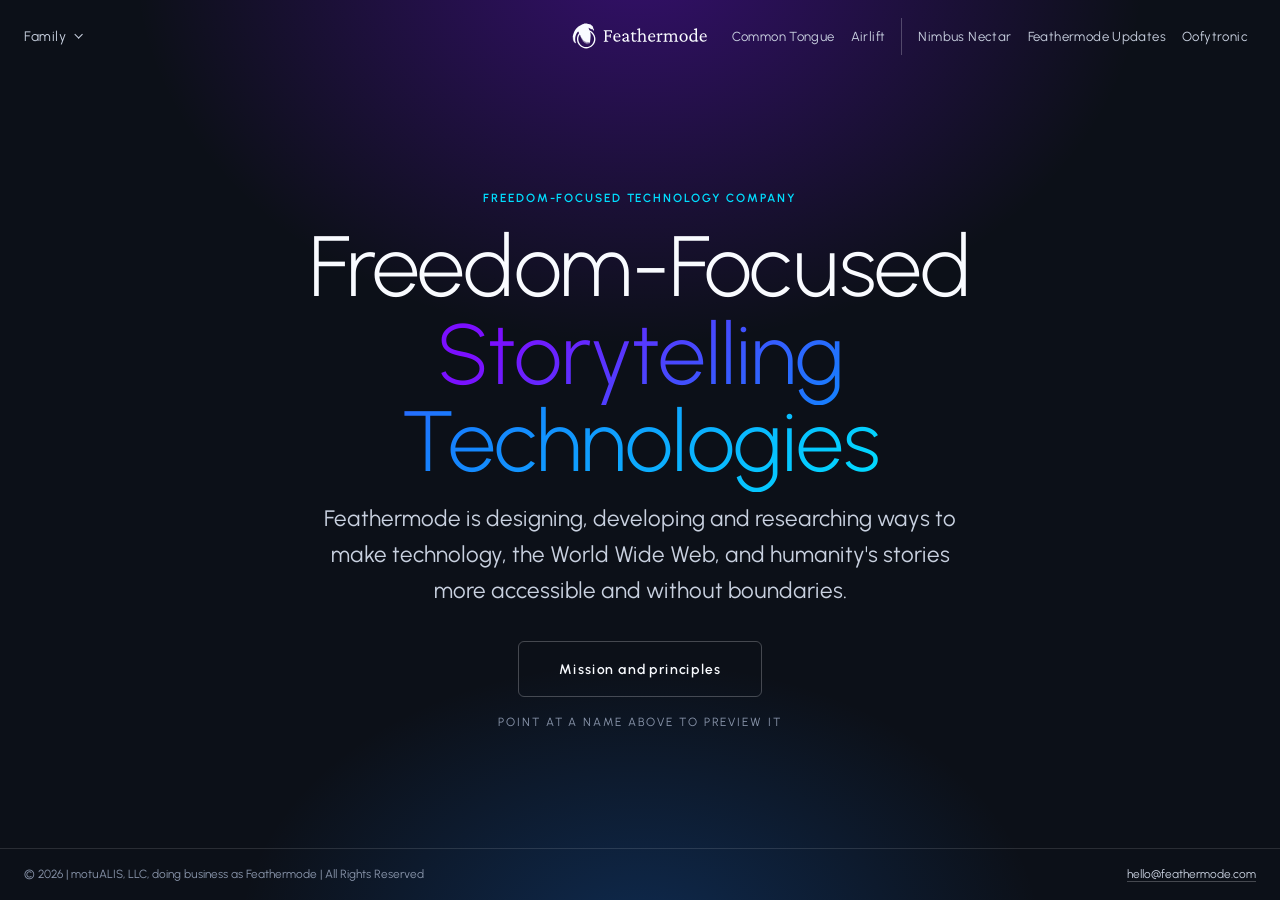
==== commit 43e9a5c0: "Rework the Feathermode home page: logo centre, family left, nav right with a scene per item Hovering" ====
--- a/index.html
+++ b/index.html
@@ -17,19 +17,14 @@
   <meta property="og:description" content="Feathermode is designing, developing and researching ways to make technology, the World Wide Web, and humanity's stories more accessible and without boundaries.">
   <link rel="icon" type="image/svg+xml" href="assets/favicon.svg">
   <link rel="stylesheet" href="css/style.css">
+  <script>document.documentElement.setAttribute('data-scenes','')</script>
   <script src="js/main.js" defer></script>
 </head>
 <body>
-
 <a class="skip-link" href="#main">Skip to content</a>
-<button type="button" class="skip-link skip-link--layout" data-motion-off hidden>Use the scrolling layout</button>
 <header class="site-header">
   <div class="wrap">
-    <a class="wordmark" href="./" data-island="wordmark" data-zone="top-left" data-trigger="scrolled">
-      <span class="wordmark__rest"><span><img class="wordmark__logo" src="assets/feathermode_logo-light.svg" alt="Feathermode" width="1440" height="272"></span></span>
-      <span class="wordmark__mark"><span><img class="wordmark__icon" src="assets/feathermode-icon-light.svg" alt="" width="250" height="268"></span></span>
-    </a>
-    <details class="family" data-island="family" data-zone="top-center" data-trigger="scrolled">
+    <details class="family">
       <summary class="family__summary"><span>Family</span><span class="family__chevron" aria-hidden="true"></span></summary>
       <div class="family__panel">
         <p class="family__title">The Feathermode family</p>
@@ -42,170 +37,84 @@
         </ul>
       </div>
     </details>
-    <nav class="island" aria-label="Primary" data-island="nav" data-zone="top-right" data-trigger="scrolled">
-      <div class="island__context" aria-hidden="true"><span></span></div>
-      <ul>
-        <li><a href="./#platforms" data-section="platforms">Platforms</a></li>
-        <li><a href="#principles" data-section="principles">Principles</a></li>
-        <li><a href="./#writing" data-section="writing">Writing</a></li>
+    <a class="wordmark" href="./" data-scene="home" aria-label="Feathermode, home">
+      <img class="wordmark__logo" src="assets/feathermode_logo-light.svg" alt="" width="1440" height="272">
+      <img class="wordmark__icon" src="assets/feathermode-icon-light.svg" alt="" width="250" height="268">
+    </a>
+    <nav class="site-nav" aria-label="Primary">
+      <ul class="site-nav__group" aria-label="Platforms">
+        <li><a href="#common-tongue" data-scene="common-tongue">Common Tongue</a></li>
+        <li><a href="#airlift" data-scene="airlift">Airlift</a></li>
+      </ul>
+      <ul class="site-nav__group" aria-label="Writing">
+        <li><a href="#nimbus-nectar" data-scene="nimbus-nectar">Nimbus Nectar</a></li>
+        <li><a href="updates/" data-scene="updates">Feathermode Updates</a></li>
+        <li><a href="https://oofytronic-site.vercel.app" data-scene="oofytronic" target="_blank" rel="noopener">Oofytronic<span class="visually-hidden"> (opens another site)</span></a></li>
       </ul>
     </nav>
   </div>
 </header>
-<main id="main" class="stage">
-  <div class="stage__backdrop" aria-hidden="true"></div>
-  <nav class="toc" aria-label="Scenes" data-island="contents" data-zone="left" data-trigger="always" data-dock="flow">
-    <p class="toc__title">Scenes</p>
-    <div class="toc__meter" aria-hidden="true"></div>
-    <ol class="toc__list">
-      <li><a href="#title"><span class="toc__num" aria-hidden="true">01</span><span class="toc__label">Welcome</span></a></li>
-      <li><a href="#mission"><span class="toc__num" aria-hidden="true">02</span><span class="toc__label">Mission</span></a></li>
-      <li><a href="#platforms"><span class="toc__num" aria-hidden="true">03</span><span class="toc__label">Platforms</span></a></li>
-      <li><a href="#principles"><span class="toc__num" aria-hidden="true">04</span><span class="toc__label">Principles</span></a></li>
-      <li><a href="#writing"><span class="toc__num" aria-hidden="true">05</span><span class="toc__label">Writing</span></a></li>
-      <li><a href="#contact"><span class="toc__num" aria-hidden="true">06</span><span class="toc__label">Contact</span></a></li>
-    </ol>
-    <div class="toc__step">
-      <button type="button" data-step="-1" aria-label="Previous scene"><span aria-hidden="true">‹</span></button>
-      <button type="button" data-step="1" aria-label="Next scene"><span aria-hidden="true">›</span></button>
-    </div>
-  </nav>
-
-  <section id="title" class="scene hero" data-context="Welcome" aria-labelledby="hero-h" style="--i:0">
-    <div class="hero__glow" aria-hidden="true"></div>
+<main id="main" class="scenes">
+  <section id="home" class="scene scene--home" data-name="Welcome" aria-labelledby="home-h">
     <div class="scene__body">
-      <span class="eyebrow">Freedom-focused technology company</span>
-      <h1 id="hero-h" tabindex="-1">Freedom-Focused <span class="gradient-text">Storytelling Technologies</span></h1>
-      <p class="lede">Feathermode is designing, developing and researching ways to make technology, the World Wide Web, and humanity's stories more accessible and without boundaries.</p>
-      <div class="hero__actions">
-        <a class="button button--primary framed" href="#platforms">See the platforms</a>
-        <a class="button framed" href="#principles">Read the principles</a>
-      </div>
-    </div>
-    <p class="scene__hint" aria-hidden="true"><span class="hint hint--wide">Use the arrow keys or the list on the left</span><span class="hint hint--tall">Swipe up to explore</span></p>
-  </section>
-
-  <section id="mission" class="scene section mission" data-context="Mission" aria-labelledby="mission-h" style="--i:1">
-    <div class="scene__body">
-      <div class="section__head"><h2 id="mission-h" tabindex="-1">Mission</h2></div>
-      <p class="mission__lede">My name is OOF. Feathermode is my company dedicated to designing, developing and researching ways to bring technology, the World Wide Web, and humanity's stories to individuals without restriction or infringement.</p>
-      <p>I aim to create methods that allow each human being to connect, socialize and experience each other with minimal intervention from external entities. My vision is for a World Wide Web that is human-centric, boundless and filled with stories showcasing the breadth of humanity.</p>
+      <p class="scene__kicker"><span>Freedom-focused technology company</span></p>
+      <h1 id="home-h" tabindex="-1">Freedom-Focused <span class="gradient-text">Storytelling Technologies</span></h1>
+      <p class="scene__lede">Feathermode is designing, developing and researching ways to make technology, the World Wide Web, and humanity's stories more accessible and without boundaries.</p>
+      <p class="scene__cta"><a class="button framed" href="principles/">Mission and principles</a></p>
+      <p class="scene__hint" aria-hidden="true"><span class="hint hint--hover">Point at a name above to preview it</span><span class="hint hint--touch">Tap a name below to preview it</span></p>
     </div>
   </section>
-
-  <section id="platforms" class="scene section" data-context="Platforms" aria-labelledby="platforms-h" style="--i:2">
+  <section id="common-tongue" class="scene" data-name="Common Tongue" aria-labelledby="common-tongue-h">
     <div class="scene__body">
-      <div class="section__head"><h2 id="platforms-h" tabindex="-1">Platforms</h2></div>
-      <p class="section__intro">Each platform is its own product with its own home on the web. They share a set of principles and are built to work together.</p>
-      <div class="picker" data-picker>
-        <div class="picker__tabs" role="tablist" aria-label="Platforms">
-          <button type="button" role="tab" id="tab-common-tongue" aria-controls="panel-common-tongue" aria-selected="true" class="picker__tab"><span class="picker__num" aria-hidden="true">01</span><span class="picker__name">Common Tongue</span><span class="picker__meta">Communication</span></button>
-          <button type="button" role="tab" id="tab-airlift" aria-controls="panel-airlift" aria-selected="false" class="picker__tab"><span class="picker__num" aria-hidden="true">02</span><span class="picker__name">Airlift</span><span class="picker__meta">Distribution</span></button>
-        </div>
-        <div class="picker__panels">
-          <article class="card card--featured" id="panel-common-tongue" role="tabpanel" aria-labelledby="tab-common-tongue">
-            <div class="card__top"><span class="card__tag">Communication</span><span class="status" data-status="exploration">Exploration</span></div>
-            <h3 class="card__title">Common Tongue</h3>
-            <p class="card__excerpt">An exploration in end-to-end communication through peer-to-peer, local-first and decentralized methods. Common Tongue starts from one idea: the standard for how people and software talk to each other comes before any collaborative app or feature built on top of it.</p>
-            <ul class="card__tags" aria-label="Properties"><li>End-to-end encrypted</li><li>Peer-to-peer</li><li>Local-first</li></ul>
-            <p class="card__note">Named for the shared language everyone agrees on before they can say anything else.</p>
-            <p class="card__meta"><span>Own domain · to be announced</span></p>
-          </article>
-          <article class="card" id="panel-airlift" role="tabpanel" aria-labelledby="tab-airlift">
-            <div class="card__top"><span class="card__tag">Distribution</span><span class="status" data-status="in-development">In development</span></div>
-            <h3 class="card__title">Airlift</h3>
-            <p class="card__excerpt">A distribution platform that lives inside a website or platform you own. When walled gardens close the roads to your readers, Airlift flies your work over them. You pay in tokens, because the APIs underneath charge a little per transaction.</p>
-            <ul class="card__tags" aria-label="Properties"><li>Self-owned</li><li>Token-based</li></ul>
-            <p class="card__note">Named for the airlifts that kept supplies moving when the roads were cut.</p>
-            <p class="card__meta"><span>Own domain · to be announced</span></p>
-          </article>
-        </div>
-      </div>
+      <p class="scene__kicker"><span>Platform · Communication</span><span class="status" data-status="exploration">Exploration</span></p>
+      <h2 id="common-tongue-h" tabindex="-1">Common Tongue</h2>
+      <p class="scene__lede">An exploration in end-to-end communication through peer-to-peer, local-first and decentralized methods. Common Tongue starts from one idea: the standard for how people and software talk to each other comes before any collaborative app or feature built on top of it.</p>
+      <ul class="scene__tags" aria-label="Properties"><li>End-to-end encrypted</li><li>Peer-to-peer</li><li>Local-first</li></ul>
+      <p class="scene__note">Named for the shared language everyone agrees on before they can say anything else.</p>
+      <p class="scene__cta"><span class="scene__soon">Its own site is to be announced</span></p>
     </div>
   </section>
-
-  <section id="principles" class="scene section" data-context="Principles" aria-labelledby="principles-h" style="--i:3">
+  <section id="airlift" class="scene" data-name="Airlift" aria-labelledby="airlift-h">
     <div class="scene__body">
-      <div class="section__head"><h2 id="principles-h" tabindex="-1">Principles</h2><a class="more" href="principles/">Read them as a page →</a></div>
-      <p class="section__intro">Being in the position of helping others to create on the web, I've established a set of <b>principles</b> that drive me as I work on digitizing humanity's stories.</p>
-      <div class="picker" data-picker="numbers">
-        <div class="picker__tabs" role="tablist" aria-label="Principles">
-          <button type="button" role="tab" id="tab-freedom" aria-controls="panel-freedom" aria-selected="true" class="picker__tab"><span class="picker__num" aria-hidden="true">01</span><span class="picker__name">Freedom</span></button>
-          <button type="button" role="tab" id="tab-ownership" aria-controls="panel-ownership" aria-selected="false" class="picker__tab"><span class="picker__num" aria-hidden="true">02</span><span class="picker__name">Ownership</span></button>
-          <button type="button" role="tab" id="tab-community" aria-controls="panel-community" aria-selected="false" class="picker__tab"><span class="picker__num" aria-hidden="true">03</span><span class="picker__name">Community</span></button>
-          <button type="button" role="tab" id="tab-independence" aria-controls="panel-independence" aria-selected="false" class="picker__tab"><span class="picker__num" aria-hidden="true">04</span><span class="picker__name">Independence</span></button>
-        </div>
-        <div class="picker__panels">
-          <article class="principle-panel framed framed--lg" id="panel-freedom" role="tabpanel" aria-labelledby="tab-freedom">
-            <h3>The Web is a Place of Freedom</h3>
-            <p>Humans do not differ much from one another, but in the areas they do differ, that difference is powerful. Since the Web is the dominant platform for human expression, the Web should remain a free environment capable of showcasing the nuances of humanity. Freedom is a natural right gifted to every human at birth and while we join structures that restrict freedom in exchange for certain comforts and securities, the World Wide Web should be a place where freedom remains uninhibited.</p>
-          </article>
-          <article class="principle-panel framed framed--lg" id="panel-ownership" role="tabpanel" aria-labelledby="tab-ownership">
-            <h3>Digital Ownership is Powerful</h3>
-            <p>Humans create. We're builders and we use the things we build to define ourselves. Ownership over these creations is paramount to establishing personal and communal identity. Today, we create more frequently on the Web than in any other environment so we should gain and maintain ownership over our digital creations as we would any other tangible creation.</p>
-          </article>
-          <article class="principle-panel framed framed--lg" id="panel-community" role="tabpanel" aria-labelledby="tab-community">
-            <h3>The Web is Communal</h3>
-            <p>The Web is a communal resting place for all stories and information. The potential of the World Wide Web is to be an ecosystem that represents and connects all of humanity. However, in order for communities to form, "discovery" becomes paramount. Throughout time, many have tried to come up with ways for humans to form digital communities. Each Website or Web App should be equipped with ways to be discoverable and each individual should be aware of those methods of discoverability.</p>
-          </article>
-          <article class="principle-panel framed framed--lg" id="panel-independence" role="tabpanel" aria-labelledby="tab-independence">
-            <h3>Individuality and Independence is a Structural Necessity</h3>
-            <p>The Web is a place to express one's individuality. The Web depends on individuality as a structural component. Without individuality, the Web would not be a useful tool for Humanity. Therefore, users should have access to tools for digital expression and should be able to create independently without any barriers outside of the ones necessary for accessing the web itself. In order to achieve this, we need to come up with ways to create on the Web that feel as easy as putting pen to paper. The easier it is to create and maintain those creations, the easier it will be to explore one's individuality and enhance the Web's usefulness.</p>
-          </article>
-        </div>
-      </div>
+      <p class="scene__kicker"><span>Platform · Distribution</span><span class="status" data-status="in-development">In development</span></p>
+      <h2 id="airlift-h" tabindex="-1">Airlift</h2>
+      <p class="scene__lede">A distribution platform that lives inside a website or platform you own. When walled gardens close the roads to your readers, Airlift flies your work over them. You pay in tokens, because the APIs underneath charge a little per transaction.</p>
+      <ul class="scene__tags" aria-label="Properties"><li>Self-owned</li><li>Token-based</li></ul>
+      <p class="scene__note">Named for the airlifts that kept supplies moving when the roads were cut.</p>
+      <p class="scene__cta"><span class="scene__soon">Its own site is to be announced</span></p>
     </div>
   </section>
-
-  <section id="writing" class="scene section" data-context="Writing" aria-labelledby="writing-h" style="--i:4">
+  <section id="nimbus-nectar" class="scene" data-name="Nimbus Nectar" aria-labelledby="nimbus-nectar-h">
     <div class="scene__body">
-      <div class="section__head"><h2 id="writing-h" tabindex="-1">Writing</h2></div>
-      <ul class="project-rows">
-        <li>
-          <article class="project-row">
-            <div class="project-row__main">
-              <h3 class="project-row__name"><a href="https://oofytronic-site.vercel.app" target="_blank" rel="noopener">Oofytronic</a></h3>
-              <p class="project-row__blurb">My personal technology blog: essays and experiments on local-first, peer-to-peer and decentralized systems, crypto, automation and AI.</p>
-            </div>
-            <p class="project-row__meta"><span class="kind">Blog</span><span>oofytronic-site.vercel.app ↗</span></p>
-          </article>
-        </li>
-        <li>
-          <article class="project-row project-row--static">
-            <div class="project-row__main">
-              <h3 class="project-row__name">Nimbus Nectar</h3>
-              <p class="project-row__blurb">The Feathermode publication. To be spun up.</p>
-            </div>
-            <p class="project-row__meta"><span class="kind">Publication</span><span>Coming soon</span></p>
-          </article>
-        </li>
-        <li>
-          <article class="project-row">
-            <div class="project-row__main">
-              <h3 class="project-row__name"><a href="mailto:hello@motualis.com?subject=Subscribe%20to%20the%20Feathermode%20newsletter">The Feathermode Newsletter</a></h3>
-              <p class="project-row__blurb">Progress notes from the lab: what is being built, what is being learned, and where the open web is heading.</p>
-            </div>
-            <p class="project-row__meta"><span class="kind">Newsletter</span><span>Subscribe by email →</span></p>
-          </article>
-        </li>
-      </ul>
+      <p class="scene__kicker"><span>Writing · Publication</span><span class="status" data-status="soon">Coming soon</span></p>
+      <h2 id="nimbus-nectar-h" tabindex="-1">Nimbus Nectar</h2>
+      <p class="scene__lede">The Feathermode publication. It will be spun up as a site of its own.</p>
+      <p class="scene__cta"><span class="scene__soon">Not live yet</span></p>
     </div>
   </section>
-
-  <section id="contact" class="scene section contact" data-context="Contact" aria-labelledby="contact-h" style="--i:5">
+  <section id="updates" class="scene" data-name="Feathermode Updates" aria-labelledby="updates-h">
     <div class="scene__body">
-      <div class="section__head"><h2 id="contact-h" tabindex="-1">Contact</h2></div>
-      <p>For partnerships, press, and everything else.</p>
-      <a class="contact__email" href="mailto:hello@motualis.com">hello@motualis.com</a>
+      <p class="scene__kicker"><span>Writing · Newsletter</span></p>
+      <h2 id="updates-h" tabindex="-1">Feathermode Updates</h2>
+      <p class="scene__lede">Progress notes from the lab: what is being built, what is being learned, and where the open web is heading.</p>
+      <p class="scene__cta"><a class="button button--primary framed" href="updates/">Read the updates</a></p>
+    </div>
+  </section>
+  <section id="oofytronic" class="scene" data-name="Oofytronic" aria-labelledby="oofytronic-h">
+    <div class="scene__body">
+      <p class="scene__kicker"><span>Writing · Blog</span></p>
+      <h2 id="oofytronic-h" tabindex="-1">Oofytronic</h2>
+      <p class="scene__lede">My personal technology blog: essays and experiments on local-first, peer-to-peer and decentralized systems, crypto, automation and AI.</p>
+      <p class="scene__cta"><a class="button button--primary framed" href="https://oofytronic-site.vercel.app" target="_blank" rel="noopener">Visit Oofytronic ↗</a></p>
     </div>
   </section>
 </main>
 <footer class="site-footer">
   <div class="wrap">
     <p>&copy; <span data-year>2026</span> | motuALIS, LLC, doing business as Feathermode | All Rights Reserved</p>
-    <button type="button" class="motion-toggle" data-motion-toggle aria-pressed="false" hidden>Reduce motion</button>
+    <p><a href="mailto:hello@feathermode.com">hello@feathermode.com</a></p>
   </div>
 </footer>
-<p class="visually-hidden" role="status" aria-live="polite" data-stage-status></p>
+<p class="visually-hidden" role="status" aria-live="polite" data-scene-status></p>
 </body>
 </html>
--- a/css/style.css
+++ b/css/style.css
@@ -16,13 +16,9 @@
 *, *::before, *::after { box-sizing: border-box; }
 html { color-scheme: dark; scroll-behavior: smooth; }
 body {
-  margin: 0;
-  min-height: 100vh;
-  font-family: var(--font-ui);
-  font-size: var(--step-0);
-  line-height: 1.6;
-  color: var(--text);
-  background: var(--bg);
+  margin: 0; min-height: 100vh;
+  font-family: var(--font-ui); font-size: var(--step-0); line-height: 1.6;
+  color: var(--text); background: var(--bg);
   -webkit-font-smoothing: antialiased;
 }
 img, svg { max-width: 100%; display: block; }
@@ -31,188 +27,21 @@
 :focus-visible { outline: 1px solid var(--accent); outline-offset: 4px; }
 ::selection { background: var(--violet-500); color: var(--light-100); }
 h1, h2, h3, p { margin: 0; }
-h1, h2, h3 { text-wrap: balance; }
-
-/* ---------- Corners ----------
-   Slightly rounded: --radius for small things, --radius-lg for larger boxes. Borders are real borders
-   whose colour comes from --edge, so hover and focus states only change that one property. */
-@property --edge { syntax: "<color>"; inherits: true; initial-value: transparent; }
-
-:where(.card, .toc, .framed, .button, .principle, .wordmark, .island, .family__summary) { border-radius: var(--radius); }
-:where(.card, .toc, .principle, .framed--lg, .family__panel) { border-radius: var(--radius-lg); }
-.framed, .button, .principle { position: relative; border: 1px solid var(--edge); --edge: var(--hairline-strong); }
+h1, h2, h3 { text-wrap: balance; font-family: var(--font-display); font-weight: 300; letter-spacing: -0.015em; }
+h1:focus, h2:focus { outline: none; }
+ul { margin: 0; padding: 0; list-style: none; }
 
 .wrap { width: min(100% - 2 * var(--space-4), var(--wrap)); margin-inline: auto; }
 .visually-hidden { position: absolute; width: 1px; height: 1px; overflow: hidden; clip-path: inset(50%); white-space: nowrap; }
 .skip-link { position: absolute; left: var(--space-3); top: -4rem; background: var(--accent); color: var(--slate-950); padding: var(--space-2) var(--space-3); z-index: 60; }
 .skip-link:focus { top: var(--space-3); }
-
-.eyebrow {
-  font-size: var(--step--2); font-weight: 500;
-  letter-spacing: var(--track-caps); text-transform: uppercase;
-  color: var(--accent);
-}
-
-/* ---------- Zones ----------
-   Where islands live. An island only names its zone (data-zone); placement is defined here, once.
-
-     top-left   header, left edge      top-right  header, right edge (bottom pill on phones)
-     left       left gutter, 70rem up  (in flow below that)
-     right      right gutter, 70rem up (bottom pill below that); data-anchor="middle" centres it vertically
-
-   Floating zones act only in dynamic mode, and only on islands that carry data-dock.
-   One island per zone is visible at a time: triggers are mutually exclusive on any given page. */
-.site-header [data-zone="top-left"] { grid-column: 1; justify-self: start; }
-.site-header [data-zone="top-center"] { grid-column: 2; justify-self: center; }
-.site-header [data-zone="top-right"] { grid-column: 3; justify-self: end; }
-
-html[data-motion="full"] { --zone-lift: 0px; }
-@media (max-width: 40rem) {
-  html[data-motion="full"] { --zone-lift: calc(var(--island-h) + var(--space-3)); } /* the nav owns the very bottom */
-}
-
-/* Gutter presentation (left, right) */
-@media (min-width: 70rem) {
-  html[data-motion="full"] :is([data-zone="left"], [data-zone="right"])[data-dock] {
-    position: fixed; z-index: 35; margin: 0; width: var(--zone-w); top: var(--zone-top);
-    border: 1px solid var(--edge); --edge: var(--hairline-strong);
-    background: color-mix(in srgb, var(--bg) 88%, transparent);
-    -webkit-backdrop-filter: blur(14px); backdrop-filter: blur(14px);
-    transition: opacity var(--speed) var(--ease), transform var(--speed) var(--ease), visibility var(--speed);
-  }
-  html[data-motion="full"] [data-zone="left"][data-dock] { left: var(--zone-edge); --zone-away: translateX(-0.75rem); }
-  html[data-motion="full"] [data-zone="right"][data-dock] { right: var(--zone-edge); --zone-away: translateX(0.75rem); }
-  html[data-motion="full"] [data-zone][data-dock][data-anchor="middle"] { top: 0; bottom: 0; margin-block: auto; height: fit-content; }
-  html[data-motion="full"] :is([data-zone="left"], [data-zone="right"])[data-dock="away"] { opacity: 0; visibility: hidden; transform: var(--zone-away); }
-}
-
-/* Compact presentation: right becomes a bottom pill; left stays in flow */
-@media (max-width: 69.99rem) {
-  html[data-motion="full"] [data-zone="right"][data-dock] {
-    position: fixed; z-index: 35; margin: 0 auto; left: 0; right: 0; top: auto; width: fit-content;
-    max-width: calc(100vw - 2 * var(--space-3));
-    bottom: calc(var(--space-3) + env(safe-area-inset-bottom) + var(--zone-lift));
-    border: 1px solid var(--edge); --edge: var(--hairline-strong);
-    background: color-mix(in srgb, var(--bg) 88%, transparent);
-    -webkit-backdrop-filter: blur(14px); backdrop-filter: blur(14px);
-    transition: opacity var(--speed) var(--ease), transform var(--speed) var(--ease), visibility var(--speed);
-  }
-  html[data-motion="full"] [data-zone="right"][data-dock="away"] { opacity: 0; visibility: hidden; transform: translateY(0.5rem); }
-}
-
-/* The header carries three islands; below 52rem the nav drops its context label to make room.
-   (.island .island__context is more specific than the base rule further down, which would otherwise win.) */
-@media (max-width: 52rem) { .island .island__context { display: none; } }
-
-/* Header zones */
-@media (max-width: 40rem) {
-  html[data-motion="full"] [data-zone="top-right"] {
-    position: fixed; margin: 0 auto; left: 0; right: 0; width: fit-content; max-width: calc(100vw - 2 * var(--space-3));
-    bottom: calc(var(--space-3) + env(safe-area-inset-bottom));
-    --edge: var(--hairline-strong); padding: var(--space-1);
-    background: color-mix(in srgb, var(--bg) 88%, transparent);
-    -webkit-backdrop-filter: blur(14px); backdrop-filter: blur(14px);
-  }
-  html[data-motion="full"] { scroll-padding-bottom: 6rem; }
-  html[data-motion="full"] body { padding-bottom: 5rem; }
-}
-/* ---------- Header ----------
-   Baseline: a static header (no JS, or motion reduced).
-   Enhancement: html[data-motion="full"] turns the wordmark and nav into
-   floating "islands" that respond to scroll (state set in js/main.js). */
-.site-header { border-bottom: 1px solid var(--hairline); }
-.site-header .wrap {
-  display: grid; grid-template-columns: minmax(max-content, 1fr) auto minmax(max-content, 1fr); align-items: center; gap: var(--space-4);
-  padding-block: var(--space-3);
-}
-
-.wordmark {
-  display: inline-flex; align-items: center;
-  height: var(--island-h);
-  text-decoration: none;
-  position: relative; border: 1px solid var(--edge); --edge: transparent;
-}
-.wordmark:focus-visible { outline-offset: -4px; }
-.wordmark__rest, .wordmark__mark { display: inline-grid; grid-template-columns: 1fr; }
-.wordmark__rest > span, .wordmark__mark > span { overflow: hidden; min-width: 0; display: block; }
-.wordmark__mark { grid-template-columns: 0fr; }
-.wordmark__logo { height: 1.6rem; width: auto; max-width: none; }
-.wordmark__icon { height: 1.35rem; width: auto; max-width: none; }
-
-.island { position: relative; display: flex; align-items: center; border: 1px solid var(--edge); --edge: transparent; }
-.island__context { display: grid; grid-template-columns: 0fr; visibility: hidden; margin: 0; }
-.island__context > span {
-  overflow: hidden; min-width: 0; max-width: min(18rem, 46vw);
-  white-space: nowrap; text-overflow: ellipsis;
-  font-size: var(--step--2); font-weight: 500; letter-spacing: var(--track-caps); text-transform: uppercase;
-  color: var(--accent);
-  padding: var(--space-2) var(--space-3) var(--space-2) 0; margin-left: var(--space-3); margin-right: var(--space-2);
-  border-right: 1px solid var(--hairline-strong);
-}
-.island ul { list-style: none; display: flex; gap: var(--space-1); margin: 0; padding: 0; }
-.island li a {
-  display: block; padding: var(--space-2) var(--space-3);
-  font-size: var(--step--1); letter-spacing: 0.04em; color: var(--text-soft);
-  text-decoration: none; transition: color var(--speed), background var(--speed);
-}
-.island li a:hover { color: var(--text); }
-.island li a:focus-visible { outline-offset: -3px; }
-.island li a[aria-current] { color: var(--accent); background: color-mix(in srgb, var(--accent) 12%, transparent); }
-
-/* Dynamic mode */
-html[data-motion="full"] { scroll-padding-top: calc(var(--header-h) + var(--space-3)); }
-html[data-motion="full"] .site-header {
-  position: fixed; inset: 0 0 auto 0; z-index: 40;
-  border-bottom: 0; pointer-events: none;
-}
-html[data-motion="full"] .site-header .wrap > * { pointer-events: auto; }
-html[data-motion="full"] main { padding-top: var(--header-h); }
-
-html[data-motion="full"] .wordmark,
-html[data-motion="full"] .island,
-html[data-motion="full"] .wordmark__rest,
-html[data-motion="full"] .wordmark__mark,
-html[data-motion="full"] .island__context {
-  transition:
-    background var(--speed) var(--ease), border-color var(--speed) var(--ease),
-    padding var(--speed) var(--ease), letter-spacing var(--speed) var(--ease),
-    grid-template-columns var(--speed) var(--ease), visibility var(--speed);
-}
-html[data-motion="full"][data-scrolled] .wordmark {
-  min-width: var(--island-h); justify-content: center; letter-spacing: 0;
-  --edge: var(--hairline-strong);
-  background: color-mix(in srgb, var(--bg) 88%, transparent);
-  -webkit-backdrop-filter: blur(14px); backdrop-filter: blur(14px);
-}
-html[data-motion="full"][data-scrolled] .wordmark__rest { grid-template-columns: 0fr; }
-html[data-motion="full"][data-scrolled] .wordmark__mark { grid-template-columns: 1fr; }
-html[data-motion="full"][data-scrolled] .island {
-  padding: var(--space-1);
-  --edge: var(--hairline-strong);
-  background: color-mix(in srgb, var(--bg) 88%, transparent);
-  -webkit-backdrop-filter: blur(14px); backdrop-filter: blur(14px);
-}
-html[data-motion="full"][data-scrolled][data-context-open] .island__context { grid-template-columns: 1fr; visibility: visible; }
-
-@supports not (backdrop-filter: blur(1px)) {
-  html[data-motion="full"][data-scrolled] .wordmark,
-  html[data-motion="full"][data-scrolled] .island,
-  html[data-motion="full"] [data-zone][data-dock] { background: var(--bg); }
-}
-
-@media (prefers-reduced-motion: reduce), (update: slow) {
-  html { scroll-behavior: auto; }
-  * { transition: none !important; }
-}
-html[data-motion="reduced"] { scroll-behavior: auto; }
-html[data-motion="reduced"] * { transition: none !important; }
-
-
-
-/* ---------- Type ---------- */
-h1, h2, h3 { font-family: var(--font-display); font-weight: 300; letter-spacing: -0.015em; }
+.eyebrow { font-size: var(--step--2); font-weight: 600; letter-spacing: var(--track-caps); text-transform: uppercase; color: var(--accent); }
 .gradient-text { background: var(--brand-gradient); -webkit-background-clip: text; background-clip: text; color: transparent; -webkit-text-fill-color: transparent; }
 @media (forced-colors: active) { .gradient-text { background: none; -webkit-text-fill-color: currentColor; color: CanvasText; } }
+
+/* ---------- Corners: slightly rounded; the border colour is --edge so states change one property ---------- */
+@property --edge { syntax: "<color>"; inherits: true; initial-value: transparent; }
+.framed, .button { position: relative; border: 1px solid var(--edge); --edge: var(--hairline-strong); border-radius: var(--radius); }
 
 /* ---------- Buttons ---------- */
 .button {
@@ -225,389 +54,174 @@
 .button--primary:hover { color: var(--slate-950); filter: brightness(1.1) saturate(1.1); }
 .button:focus-visible { outline-offset: -4px; outline-color: currentColor; }
 
-/* ---------- Family island ----------
-   Lists every member of the motuALIS family and marks the current one. A <details>, so it works with no
-   JavaScript; js/main.js only adds close-on-outside-click and Escape. Zone: top-center. */
+/* ---------- Header: family (left), logo (centre), nav (right) ---------- */
+.site-header { position: relative; z-index: 40; }
+.site-header .wrap {
+  display: grid; grid-template-columns: 1fr auto 1fr; align-items: center; gap: var(--space-3);
+  height: var(--header-h);
+}
+.site-header .family { justify-self: start; }
+.site-header .site-nav { justify-self: end; }
+
+/* The logo: the full lockup, or just the mark (no box) once another scene is showing */
+.wordmark { display: grid; place-items: center; text-decoration: none; }
+.wordmark > img { grid-area: 1 / 1; transition: opacity var(--speed) var(--ease); }
+.wordmark__logo { height: 1.6rem; width: auto; }
+.wordmark__icon { height: 1.6rem; width: auto; opacity: 0; }
+.wordmark:focus-visible { outline-offset: 6px; }
+html[data-scene]:not([data-scene="home"]) .wordmark__logo { opacity: 0; }
+html[data-scene]:not([data-scene="home"]) .wordmark__icon { opacity: 1; }
+
+/* Nav: platforms and writing, as two groups */
+.site-nav { display: flex; align-items: center; }
+.site-nav__group { display: flex; align-items: center; }
+.site-nav__group + .site-nav__group { margin-left: var(--space-2); padding-left: var(--space-2); border-left: 1px solid var(--hairline-strong); }
+.site-nav a {
+  display: block; padding: var(--space-2) 0.5rem; white-space: nowrap;
+  font-size: 0.82rem; letter-spacing: 0.03em; text-decoration: none; color: var(--text-soft);
+  border-radius: var(--radius); transition: color var(--speed), background var(--speed) var(--ease);
+}
+.site-nav a:hover, .site-nav a:focus-visible { color: var(--text); background: color-mix(in srgb, var(--light-100) 8%, transparent); }
+.site-nav a[aria-current] { color: var(--accent); }
+.site-nav a:focus-visible { outline-offset: -2px; }
+
+/* Below 78rem the nav no longer fits beside the logo, so it becomes a bar along the bottom */
+@media (max-width: 78rem) {
+  .site-header .site-nav {
+    justify-self: stretch; position: fixed; z-index: 45; inset: auto 0 0 0; flex-direction: column; align-items: center; gap: 2px;
+    padding: var(--space-2) var(--space-3) calc(var(--space-2) + env(safe-area-inset-bottom));
+    background: color-mix(in srgb, var(--bg) 90%, transparent); border-top: 1px solid var(--hairline-strong);
+    -webkit-backdrop-filter: blur(14px); backdrop-filter: blur(14px);
+  }
+  .site-nav__group { flex-wrap: wrap; justify-content: center; }
+  .site-nav__group + .site-nav__group { margin: 0; padding: 0; border: 0; }
+  .site-nav a { padding: var(--space-2) 0.45rem; }
+  body { padding-bottom: var(--bar-h); }
+}
+@media (max-width: 23rem) { .site-nav a { padding-inline: 0.35rem; font-size: 0.78rem; } }
+/* Short landscape screens: one slim row for the nav, a slimmer header, no footer line */
+@media (max-width: 78rem) and (max-height: 34rem) {
+  :root { --header-h: 3.25rem; --bar-h: 3.25rem; }
+  .site-header .site-nav { flex-direction: row; justify-content: center; padding-block: 0.25rem; }
+  .site-nav__group + .site-nav__group { margin-left: var(--space-2); padding-left: var(--space-2); border-left: 1px solid var(--hairline-strong); }
+  .site-footer { display: none; }
+}
+
+/* ---------- Family dropdown: a native <details>; the script only closes it on outside click / Escape ---------- */
 .family { position: relative; --family-w: min(21rem, calc(100vw - 2 * var(--space-3))); }
 .family__summary {
   list-style: none; display: inline-flex; align-items: center; gap: var(--space-2);
-  height: var(--island-h); padding: 0 var(--space-3); cursor: pointer;
+  height: 2.75rem; padding: 0 var(--space-3) 0 0; cursor: pointer;
   font-size: var(--step--1); letter-spacing: 0.04em; color: var(--text-soft);
-  position: relative; border: 1px solid var(--edge); --edge: transparent;
-  transition: color var(--speed), background var(--speed) var(--ease);
+  transition: color var(--speed);
 }
 .family__summary::-webkit-details-marker { display: none; }
 .family__summary:hover, .family[open] > .family__summary { color: var(--text); }
-.family__summary:focus-visible { outline-offset: -3px; }
+.family__summary:focus-visible { outline-offset: 0; }
 .family__chevron { width: 0.4rem; height: 0.4rem; border-right: 1px solid currentColor; border-bottom: 1px solid currentColor; transform: rotate(45deg) translateY(-2px); transition: transform var(--speed) var(--ease); }
 .family[open] .family__chevron { transform: rotate(225deg) translateY(-2px); }
-html[data-motion="full"][data-scrolled] .family__summary {
-  --edge: var(--hairline-strong);
-  background: color-mix(in srgb, var(--bg) 88%, transparent);
-  -webkit-backdrop-filter: blur(14px); backdrop-filter: blur(14px);
-}
 .family__panel {
-  position: absolute; z-index: 45; top: calc(100% + var(--space-2)); left: 50%; margin-left: calc(var(--family-w) / -2); width: var(--family-w);
-  padding: var(--space-2); background: var(--surface); border: 1px solid var(--edge); --edge: var(--hairline-strong);
-}
-.family__title { font-size: var(--step--2); font-weight: 500; letter-spacing: var(--track-caps); text-transform: uppercase; color: var(--accent); padding: var(--space-2) var(--space-3); margin: 0; }
-.family__list { list-style: none; margin: 0; padding: 0; display: grid; gap: 2px; }
-.family__item { display: grid; gap: 2px; padding: var(--space-2) var(--space-3); color: var(--text-soft); text-decoration: none; }
+  position: absolute; z-index: 45; top: calc(100% + var(--space-2)); left: 0; width: var(--family-w);
+  padding: var(--space-2); background: var(--surface); border: 1px solid var(--hairline-strong); border-radius: var(--radius-lg);
+}
+.family__title { font-size: var(--step--2); font-weight: 500; letter-spacing: var(--track-caps); text-transform: uppercase; color: var(--accent); padding: var(--space-2) var(--space-3); }
+.family__list { display: grid; gap: 2px; }
+.family__item { display: grid; gap: 2px; padding: var(--space-2) var(--space-3); color: var(--text-soft); text-decoration: none; border-radius: var(--radius); }
 a.family__item:hover, a.family__item:focus-visible { background: var(--surface-hover); color: var(--text); }
 a.family__item:focus-visible { outline-offset: -3px; }
 .family__name { font-family: var(--font-display); font-size: var(--step-1); line-height: 1.2; color: var(--text); }
 .family__meta { font-size: var(--step--2); letter-spacing: var(--track-caps); text-transform: uppercase; color: var(--text-muted); }
 .family__item[aria-current] { background: color-mix(in srgb, var(--accent) 12%, transparent); }
 .family__item[aria-current] .family__meta { color: var(--accent); }
-.family__item--soon .family__name { color: var(--text-soft); }
-
-/* ---------- Hero ---------- */
-.hero { position: relative; overflow: hidden; display: grid; align-content: center; min-height: min(86svh, 52rem); padding-block: var(--space-7) var(--space-6); text-align: center; }
-.hero__glow {
-  position: absolute; inset: 0; z-index: 0; pointer-events: none;
-  background:
-    radial-gradient(60% 55% at 50% -5%, color-mix(in srgb, var(--violet-500) 38%, transparent), transparent 72%),
-    radial-gradient(45% 45% at 88% 18%, color-mix(in srgb, var(--blue-500) 26%, transparent), transparent 70%),
-    radial-gradient(40% 40% at 12% 30%, color-mix(in srgb, var(--cyan-400) 14%, transparent), transparent 70%);
-  mask-image: linear-gradient(#000 40%, transparent);
-  -webkit-mask-image: linear-gradient(#000 40%, transparent);
-}
-.hero .scene__body { position: relative; z-index: 1; }
-/* Dynamic mode: the header floats, so let the glow run up under it */
-html[data-motion="full"] main { padding-top: 0; }
-html[data-motion="full"] .hero { padding-top: calc(var(--space-7) + var(--header-h)); }
-.hero h1 { font-size: var(--step-4); line-height: 1.02; max-width: 22ch; margin: var(--space-3) auto var(--space-4); font-weight: 300; }
-.hero p.lede { max-width: 40rem; margin-inline: auto; color: var(--text-soft); font-size: var(--step-1); }
-.hero__actions { display: flex; flex-wrap: wrap; justify-content: center; gap: var(--space-3); margin-top: var(--space-5); }
-
-/* ---------- Sections on the home page ---------- */
-.section { padding: var(--section-space) var(--gutter) 0; }
-.section__head { border-top: 1px solid var(--hairline-strong); padding-top: var(--space-4); margin-bottom: var(--space-5); display: flex; flex-wrap: wrap; align-items: baseline; justify-content: space-between; gap: var(--space-2) var(--space-4); }
-.section__head h2 { font-size: var(--step-3); }
-.section__head .eyebrow { align-self: center; }
-.more { font-size: var(--step--1); color: var(--text-soft); text-decoration: none; letter-spacing: 0.04em; }
-.more:hover { color: var(--accent); }
-html[data-motion="full"] .section { min-height: 60svh; }
-.mission p { color: var(--text-soft); font-size: var(--step-1); max-width: 46rem; margin-bottom: var(--space-4); }
-.mission .mission__lede { font-family: var(--font-display); font-weight: 300; font-size: var(--step-2); line-height: 1.3; color: var(--text); }
-
-/* Services: cards */
-.card-grid { list-style: none; margin: 0; padding: 0; display: grid; gap: var(--space-4); grid-template-columns: 1fr; }
-@media (min-width: 40rem) {
-  .card-grid { grid-template-columns: repeat(2, minmax(0, 1fr)); }
-  .card-grid > li:last-child:nth-child(odd) { grid-column: 1 / -1; } /* an odd card closes the grid as a full-width row */
-}
-.card { position: relative; height: 100%; display: flex; flex-direction: column; gap: var(--space-3); padding: var(--space-5); background: var(--surface); border: 1px solid var(--edge); --edge: var(--hairline); transition: border-color var(--speed) var(--ease), background var(--speed) var(--ease); }
-.card:hover, .card:focus-within { --edge: var(--accent); background: var(--surface-hover); }
-.card__top { display: flex; justify-content: space-between; align-items: baseline; gap: var(--space-3); }
-.card__tag { font-size: var(--step--2); font-weight: 600; letter-spacing: var(--track-caps); text-transform: uppercase; color: var(--accent); }
-.card__index { font-family: var(--font-display); font-weight: 300; font-size: var(--step-1); color: var(--text-muted); font-variant-numeric: lining-nums; }
-.card__title { font-size: var(--step-2); line-height: 1.12; font-weight: 400; }
-.card__excerpt { color: var(--text-soft); flex: 1; }
-
-/* Platforms: one featured card, then the rest */
-.card-grid--stack { grid-template-columns: 1fr; }
-@media (min-width: 40rem) { .card-grid--stack { grid-template-columns: 1fr; } }
-.card--featured { padding: var(--space-6) var(--space-5); }
-.card--featured .card__title { font-size: var(--step-4); line-height: 1; font-weight: 300; }
-.card--featured .card__excerpt { font-size: var(--step-1); max-width: 44rem; flex: 0 0 auto; }
-.card__excerpt { max-width: 44rem; }
-.card__tags { list-style: none; display: flex; flex-wrap: wrap; gap: var(--space-2); padding: 0; margin: 0; }
-.card__tags li { font-size: var(--step--1); color: var(--text-soft); border: 1px solid var(--hairline-strong); border-radius: var(--radius); padding: 0.1rem var(--space-2); }
-.card__note { font-size: var(--step--1); color: var(--text-muted); max-width: 44rem; font-style: italic; }
-.card__meta { font-size: var(--step--1); color: var(--text-muted); border-top: 1px solid var(--hairline); padding-top: var(--space-3); }
-.status { display: inline-flex; align-items: center; gap: var(--space-2); font-size: var(--step--2); font-weight: 600; letter-spacing: var(--track-caps); text-transform: uppercase; color: var(--text-soft); }
+
+/* ---------- Scenes ----------
+   Baseline (no JavaScript): the scenes are ordinary stacked sections.
+   Enhanced (html[data-scenes]): one screen that never scrolls; all scenes sit in the same cell and the
+   one named by html[data-scene] is shown. js/main.js picks it from hover, focus and clicks on the nav. */
+.scene { display: grid; place-items: center; text-align: center; padding: var(--space-6) var(--space-4); }
+.scene__body { width: min(100%, 52rem); display: grid; justify-items: center; gap: var(--space-3); }
+.scene__kicker { display: flex; flex-wrap: wrap; justify-content: center; align-items: center; gap: var(--space-2) var(--space-4); font-size: var(--step--2); font-weight: 600; letter-spacing: var(--track-caps); text-transform: uppercase; color: var(--accent); }
+.scene h1, .scene h2 { font-size: min(var(--step-4), 9.5vh); line-height: 1.02; max-width: 18ch; }
+.scene--home h1 { max-width: 20ch; }
+.scene__lede { max-width: 40rem; color: var(--text-soft); font-size: var(--step-1); }
+.scene__note { max-width: 38rem; color: var(--text-muted); font-size: var(--step--1); }
+.scene__tags { display: flex; flex-wrap: wrap; justify-content: center; gap: var(--space-2); }
+.scene__tags li { font-size: var(--step--1); color: var(--text-soft); border: 1px solid var(--hairline-strong); border-radius: var(--radius); padding: 0.1rem var(--space-2); }
+.scene__cta { margin-top: var(--space-3); }
+.scene__soon { font-size: var(--step--1); color: var(--text-muted); letter-spacing: 0.06em; }
+.scene__hint { font-size: var(--step--2); letter-spacing: var(--track-caps); text-transform: uppercase; color: var(--text-muted); }
+.hint--touch { display: none; }
+@media (hover: none) { .hint--hover { display: none; } .hint--touch { display: inline; } }
+
+.status { display: inline-flex; align-items: center; gap: var(--space-2); color: var(--text-soft); }
 .status::before { content: ""; width: 0.5rem; height: 0.5rem; border-radius: 50%; background: var(--slate-400); }
 .status[data-status="exploration"] { color: var(--accent); }
 .status[data-status="exploration"]::before { background: var(--accent); }
 .status[data-status="in-development"]::before { background: var(--blue-500); }
-.status[data-status="private-preview"] { color: var(--accent); }
-.status[data-status="private-preview"]::before { background: var(--accent); }
-.card__meta a { color: var(--text-soft); }
-.card__meta a:hover { color: var(--accent); }
-
-/* Principles: boxes (title + opening line; full text on its own page) */
-.principles { list-style: none; display: grid; gap: var(--space-3); grid-template-columns: repeat(auto-fit, minmax(min(100%, 16rem), 1fr)); margin: 0; padding: 0; }
-.principle { padding: var(--space-4); background: var(--surface); }
-.principle__n { font-family: var(--font-display); font-weight: 300; font-size: var(--step-2); color: var(--accent); display: block; }
-.principle h3 { font-size: var(--step-1); font-weight: 500; letter-spacing: 0; margin: var(--space-2) 0; color: var(--text); }
-.principle p { font-size: var(--step--1); line-height: 1.6; color: var(--text-soft); }
-
-/* Divisions: whole-row links */
-.project-rows { list-style: none; margin: 0; padding: 0; border-top: 1px solid var(--hairline); }
-.project-row { position: relative; display: grid; gap: var(--space-2) var(--space-5); padding: var(--space-5) var(--space-3); border-bottom: 1px solid var(--hairline); transition: background var(--speed) var(--ease); }
-@media (min-width: 52rem) { .project-row { grid-template-columns: 1fr auto; align-items: center; } }
-.project-row:hover, .project-row:focus-within { background: var(--surface-hover); }
-.project-row__name { font-size: var(--step-3); line-height: 1.05; margin-bottom: var(--space-1); }
-.project-row__name a { text-decoration: none; transition: color var(--speed); }
-.project-row__name a::after { content: ""; position: absolute; inset: 0; }
-.project-row:hover .project-row__name a, .project-row:focus-within .project-row__name a { color: var(--accent); }
-.project-row__blurb { color: var(--text-soft); max-width: 46ch; }
-.project-row__meta { display: grid; gap: var(--space-1); font-size: var(--step--1); color: var(--text-muted); }
-@media (min-width: 52rem) { .project-row__meta { text-align: right; justify-items: end; } }
-.kind { font-size: var(--step--2); font-weight: 600; letter-spacing: var(--track-caps); text-transform: uppercase; color: var(--accent); }
-
-/* Contact */
-.contact__email { display: inline-block; font-family: var(--font-display); font-weight: 300; font-size: var(--step-4); line-height: 1.1; text-decoration: none; overflow-wrap: anywhere; }
-.contact__email:hover { color: var(--accent); }
-.contact p { color: var(--text-soft); font-size: var(--step-1); max-width: 40rem; margin-bottom: var(--space-4); }
-html[data-motion="full"] .contact { min-height: 70svh; }
-
-/* ---------- Pages with a contents island ---------- */
-.page { width: min(100% - 2 * var(--space-4), var(--measure-wide)); margin-inline: auto; padding-bottom: var(--section-space); }
-@media (min-width: 70rem) { .page { width: min(var(--measure-wide), 100% - 2 * (var(--zone-w) + var(--space-5))); } }
-.article__header { text-align: center; max-width: 48rem; margin: 0 auto var(--space-6); padding-top: var(--space-6); }
-html[data-motion="full"] .article__header { display: grid; align-content: center; min-height: min(62svh, 36rem); margin-bottom: var(--space-5); }
+
+html:not([data-scenes]) .scene { border-top: 1px solid var(--hairline); padding-block: var(--space-7); }
+
+html[data-scenes] body { height: 100vh; height: 100dvh; display: grid; grid-template-rows: auto minmax(0, 1fr) auto; overflow: hidden; }
+html[data-scenes] .scenes { display: grid; position: relative; min-height: 0; }
+html[data-scenes] .scene { grid-area: 1 / 1; min-height: 0; padding-block: var(--space-3); overflow: hidden; opacity: 0; visibility: hidden; transform: translateY(0.6rem); transition: opacity var(--speed) var(--ease), transform var(--speed) var(--ease), visibility 0s linear var(--speed); }
+html[data-scenes] .scene.is-active { opacity: 1; visibility: visible; transform: none; transition-delay: 0s; }
+
+/* Each scene has its own glow behind it */
+@property --g1 { syntax: "<color>"; inherits: true; initial-value: #7b0fff; }
+@property --g2 { syntax: "<color>"; inherits: true; initial-value: #177efe; }
+@property --gx { syntax: "<percentage>"; inherits: true; initial-value: 50%; }
+html { --g1: var(--violet-500); --g2: var(--blue-500); --gx: 50%; }
+html[data-scene="common-tongue"] { --g1: var(--cyan-400); --g2: var(--blue-500); --gx: 20%; }
+html[data-scene="airlift"] { --g1: var(--blue-500); --g2: var(--cyan-400); --gx: 80%; }
+html[data-scene="nimbus-nectar"] { --g1: var(--violet-500); --g2: #d6479b; --gx: 35%; }
+html[data-scene="updates"] { --g1: var(--cyan-400); --g2: var(--violet-500); --gx: 65%; }
+html[data-scene="oofytronic"] { --g1: #c9a35a; --g2: var(--violet-500); --gx: 50%; }
+html[data-scenes] { background: var(--bg); }
+html[data-scenes] body {
+  background:
+    radial-gradient(55% 60% at var(--gx) -5%, color-mix(in srgb, var(--g1) 36%, transparent), transparent 72%),
+    radial-gradient(45% 45% at calc(100% - var(--gx)) 105%, color-mix(in srgb, var(--g2) 24%, transparent), transparent 70%),
+    var(--bg);
+}
+html[data-scenes] { transition: --g1 600ms var(--ease), --g2 600ms var(--ease), --gx 600ms var(--ease); }
+@media (prefers-reduced-motion: reduce) {
+  html[data-scenes], html[data-scenes] .scene, .wordmark > img { transition: none; }
+}
+
+/* Short screens: secondary text stays for assistive technology but is visually hidden */
+@media (max-height: 42rem) {
+  html[data-scenes] .scene__note, html[data-scenes] .scene__tags, html[data-scenes] .scene__hint { position: absolute; width: 1px; height: 1px; overflow: hidden; clip-path: inset(50%); margin: 0; }
+}
+@media (max-height: 42rem) {
+  html[data-scenes] .scene__body { gap: var(--space-2); }
+  html[data-scenes] .scene__lede { font-size: 0.98rem; line-height: 1.5; }
+  html[data-scenes] .scene__cta { margin-top: var(--space-2); }
+}
+@media (max-height: 34rem) {
+  html[data-scenes] .scene h1, html[data-scenes] .scene h2 { font-size: clamp(1.8rem, 9vh, 2.6rem); }
+  html[data-scenes] .scene__lede { font-size: 0.9rem; }
+  html[data-scenes] .button { padding-block: var(--space-2); }
+}
+@media (max-width: 40rem) {
+  .scene h1, .scene h2 { font-size: min(clamp(2.4rem, 11vw, 3.2rem), 9.5vh); }
+  .scene__lede { font-size: var(--step-0); }
+}
+@media (max-width: 40rem) and (max-height: 42rem) { .site-footer { font-size: 0.66rem; padding-block: var(--space-2); } }
+
+/* ---------- Pages that scroll (principles, updates) ---------- */
+.page { width: min(100% - 2 * var(--space-4), var(--measure-wide)); margin-inline: auto; padding-bottom: var(--space-6); }
+.article__header { text-align: center; max-width: 48rem; margin: 0 auto var(--space-5); padding-top: var(--space-6); }
 .article__header .eyebrow { display: block; margin-bottom: var(--space-4); }
 .article__title { font-size: var(--step-4); line-height: 1.04; margin-bottom: var(--space-4); }
 .article__dek { font-size: var(--step-2); line-height: 1.3; font-weight: 300; color: var(--text-soft); }
-.progress { position: fixed; inset: 0 0 auto 0; height: 2px; z-index: 50; background: var(--brand-gradient); transform-origin: left; transform: scaleX(var(--progress, 0)); }
-
-.doc__section { padding-block: var(--section-space) 0; }
-html[data-motion="full"] .doc__section { min-height: 60svh; }
+.doc__section { padding-block: var(--space-6) 0; }
 .doc h2 { font-size: var(--step-3); line-height: 1.05; margin-bottom: var(--space-4); border-top: 1px solid var(--hairline-strong); padding-top: var(--space-5); }
 .doc__section p { font-size: var(--step-1); line-height: 1.7; color: var(--text-soft); margin-bottom: var(--space-4); max-width: var(--measure); }
 .doc__section a { color: var(--text); }
 .doc__section a:hover { color: var(--accent); }
 
-/* ---------- Contents island ---------- */
-.toc { max-width: var(--measure); margin: 0 auto var(--space-6); padding: var(--space-4); position: relative; border: 1px solid var(--edge); --edge: var(--hairline); }
-.toc__title { font-size: var(--step--2); font-weight: 600; letter-spacing: var(--track-caps); text-transform: uppercase; color: var(--accent); margin-bottom: var(--space-2); }
-.toc__meter { display: none; }
-.toc__list { list-style: none; margin: 0; padding: 0; }
-.toc__list a { display: block; padding: var(--space-1) 0; color: var(--text-soft); text-decoration: none; transition: color var(--speed), background var(--speed); }
-.toc__list a:hover, .toc__list a[aria-current] { color: var(--accent); }
-@media (min-width: 70rem) {
-  html[data-motion="full"] .toc { padding: var(--space-2); }
-  html[data-motion="full"] .toc__title { padding: var(--space-1) var(--space-3) 0; margin: 0; }
-  html[data-motion="full"] .toc__meter { display: block; height: 1px; margin: var(--space-2) var(--space-3); background: var(--hairline-strong); position: relative; }
-  html[data-motion="full"] .toc__meter::after { content: ""; position: absolute; inset: -0.5px 0; background: var(--brand-gradient); transform-origin: left; transform: scaleX(var(--progress, 0)); }
-  html[data-motion="full"] .toc__list a { padding: var(--space-2) var(--space-3); font-size: var(--step--1); line-height: 1.35; }
-  html[data-motion="full"] .toc__list a[aria-current] { background: color-mix(in srgb, var(--accent) 12%, transparent); }
-  html[data-motion="full"] .toc__list a:focus-visible { outline-offset: -3px; }
-}
-
 /* ---------- Footer ---------- */
-.site-footer { margin-top: var(--section-space); border-top: 1px solid var(--hairline); padding-block: var(--space-5); color: var(--text-muted); font-size: var(--step--1); }
-.site-footer .wrap { display: flex; flex-wrap: wrap; justify-content: space-between; align-items: center; gap: var(--space-2) var(--space-4); }
-.site-footer p { margin: 0; }
+.site-footer { border-top: 1px solid var(--hairline); padding-block: var(--space-3); color: var(--text-muted); font-size: var(--step--2); }
+.site-footer .wrap { display: flex; flex-wrap: wrap; justify-content: space-between; align-items: center; gap: var(--space-1) var(--space-4); }
 .site-footer a { color: var(--text-soft); }
-.motion-toggle { font: inherit; color: var(--text-muted); background: none; cursor: pointer; border: 1px solid var(--hairline-strong); border-radius: 0; padding: var(--space-1) var(--space-3); }
-.motion-toggle:hover { color: var(--text); border-color: var(--accent); }
-.motion-toggle[aria-pressed="true"] { color: var(--accent); border-color: var(--accent); }
-
-@media (max-width: 40rem) {
-  html:not([data-motion="full"]) .site-header .wrap { grid-template-columns: 1fr; gap: var(--space-3); }
-  html:not([data-motion="full"]) .site-header [data-zone] { grid-column: 1; justify-self: start; }
-  .hero { padding-block: var(--space-6) var(--space-5); }
-  .card { padding: var(--space-4); }
-}
-
-.section__intro { color: var(--text-soft); font-size: var(--step-1); max-width: 46rem; margin-bottom: var(--space-5); }
-.section__intro b { color: var(--text); font-weight: 600; }
-
-
-/* ---------- Scenes: the static layout is ordinary stacked sections ---------- */
-.scene.section { width: min(100% - 2 * var(--space-4), var(--wrap)); margin-inline: auto; }
-.toc { width: min(100% - 2 * var(--space-4), var(--measure)); }
-.toc__list a { display: flex; gap: var(--space-3); }
-.toc__num { color: var(--text-muted); font-variant-numeric: tabular-nums; min-width: 1.6rem; }
-.toc__step, .picker__tabs, .scene__hint, .stage__backdrop { display: none; }
-.picker__panels { display: grid; gap: var(--space-4); }
-.picker__panels > [hidden] { display: none; }
-.principle-panel { padding: var(--space-4); background: var(--surface); }
-.principle-panel h3 { font-size: var(--step-1); font-weight: 500; letter-spacing: 0; margin-bottom: var(--space-2); }
-.principle-panel p { color: var(--text-soft); max-width: var(--measure); }
-[tabindex="-1"]:focus { outline: none; }
-.skip-link--layout { left: auto; right: var(--space-3); }
-html:not([data-stage]) .skip-link--layout { display: none; }
-
-/* ---------- Stage ----------
-   html[data-stage] is set by js/main.js on pages with scenes (and not in the scrolling layout). The page
-   becomes a fixed stage; scenes are full screen and slide along x in landscape or y in portrait. Content that
-   is not long-form text is reached by moving between scenes and by pickers, never by scrolling the page.
-   A scene may still scroll inside itself as a safety valve on very small screens. */
-html[data-stage] { --scene: 0; }
-html[data-stage], html[data-stage] body { height: 100dvh; overflow: hidden; }
-html[data-stage] main.stage { position: fixed; inset: 0; padding: 0; overflow: hidden; overflow: clip; }
-html[data-stage] .stage__backdrop {
-  display: block; position: absolute; inset: -20%; pointer-events: none;
-  background:
-    radial-gradient(55% 50% at 22% 18%, color-mix(in srgb, var(--violet-500) 34%, transparent), transparent 70%),
-    radial-gradient(45% 45% at 84% 26%, color-mix(in srgb, var(--blue-500) 26%, transparent), transparent 70%),
-    radial-gradient(50% 50% at 60% 88%, color-mix(in srgb, var(--cyan-400) 14%, transparent), transparent 70%);
-  transform: translate3d(calc(var(--scene) * -2.4vw), calc(var(--scene) * -1vh), 0);
-  transition: transform var(--scene-speed) var(--scene-ease);
-}
-html[data-stage] .hero__glow { display: none; }
-
-html[data-stage] .scene {
-  position: absolute; inset: 0; width: auto; margin: 0; min-height: 0;
-  display: flex; flex-direction: column; overflow-y: auto; overscroll-behavior: contain;
-  padding: calc(var(--header-h) + var(--space-3)) var(--stage-pad-right) var(--space-6) var(--stage-pad);
-  transition: transform var(--scene-speed) var(--scene-ease), opacity var(--scene-speed) ease;
-}
-html[data-stage] .scene.section, html[data-stage] .scene.hero { min-height: 0; }
-html[data-stage] .scene.hero { padding-inline: var(--stage-pad); } /* the title is centred, so it stays symmetrical */
-html[data-stage][data-stage-axis="x"] .scene { transform: translate3d(calc((var(--i) - var(--scene)) * 100%), 0, 0); }
-html[data-stage][data-stage-axis="y"] .scene { transform: translate3d(0, calc((var(--i) - var(--scene)) * 100%), 0); }
-html[data-stage] .scene[inert] {
-  opacity: 0; visibility: hidden;
-  transition: transform var(--scene-speed) var(--scene-ease), opacity var(--scene-speed) ease, visibility 0s linear var(--scene-speed);
-}
-html[data-stage] .scene__body { margin-block: auto; margin-inline: auto; width: 100%; max-width: var(--wrap); }
-
-/* Fit the content to the screen: type follows the viewport height as well as the width */
-html[data-stage] .hero h1 { font-size: clamp(2.2rem, min(10.5vw, 8.5dvh + 1rem), 5.5rem); margin: var(--space-3) auto; }
-html[data-stage] .hero p.lede { font-size: clamp(1rem, 2.6dvh, 1.4rem); }
-html[data-stage] .hero__actions { margin-top: clamp(var(--space-3), 4dvh, var(--space-5)); }
-html[data-stage] .section__head { margin-bottom: clamp(var(--space-2), 2.6dvh, var(--space-5)); padding-top: var(--space-3); }
-html[data-stage] .section__head h2 { font-size: clamp(1.7rem, 5.2dvh, 3.2rem); }
-html[data-stage] .section__intro { font-size: clamp(0.95rem, 2.2dvh, 1.25rem); margin-bottom: clamp(var(--space-3), 2.8dvh, var(--space-5)); }
-html[data-stage] .mission .mission__lede { font-size: clamp(1.05rem, 3dvh, 2rem); }
-html[data-stage] .mission p { font-size: clamp(0.9rem, 2.1dvh, 1.3rem); margin-bottom: var(--space-3); }
-html[data-stage][data-stage-axis="x"] .mission .scene__body { display: grid; grid-template-columns: 1.35fr 1fr; gap: var(--space-3) var(--space-6); align-items: start; }
-html[data-stage][data-stage-axis="x"] .mission .section__head { grid-column: 1 / -1; }
-html[data-stage] .project-row { padding-block: clamp(var(--space-3), 3dvh, var(--space-5)); }
-html[data-stage] .project-row__name { font-size: clamp(1.5rem, 4.6dvh, 3rem); }
-html[data-stage] .project-row__blurb { font-size: clamp(0.95rem, 2.2dvh, 1.2rem); }
-html[data-stage] .contact__email { font-size: clamp(1.7rem, min(8.5vw, 8dvh), 4.5rem); }
-html[data-stage] .contact p { font-size: clamp(1rem, 2.5dvh, 1.35rem); }
-
-/* Pickers: choose one, see one */
-.picker__tab {
-  display: grid; grid-template-columns: auto 1fr; column-gap: var(--space-3); align-items: baseline; text-align: left;
-  font: inherit; font-family: var(--font-display); font-weight: 300; font-size: clamp(1.15rem, 3.4dvh, 1.9rem); line-height: 1.15;
-  color: var(--text-soft); background: none; border: 1px solid var(--edge); --edge: transparent; border-radius: var(--radius);
-  padding: var(--space-3); cursor: pointer; transition: color var(--speed), background var(--speed), border-color var(--speed);
-}
-.picker__tab:hover { color: var(--text); }
-.picker__tab[aria-selected="true"] { color: var(--text); --edge: var(--hairline-strong); background: color-mix(in srgb, var(--accent) 8%, transparent); }
-.picker__num { font-family: var(--font-ui); font-size: var(--step--2); font-weight: 600; letter-spacing: var(--track-caps); color: var(--text-muted); }
-.picker__tab[aria-selected="true"] .picker__num { color: var(--accent); }
-.picker__meta { grid-column: 2; font-family: var(--font-ui); font-size: var(--step--2); font-weight: 500; letter-spacing: var(--track-caps); text-transform: uppercase; color: var(--text-muted); }
-html[data-stage] .picker { display: grid; grid-template-columns: minmax(11rem, 15rem) minmax(0, 1fr); gap: var(--space-5); align-items: start; }
-html[data-stage] .picker__tabs { display: flex; flex-direction: column; gap: 2px; }
-html[data-stage] .picker__panels .card { padding: clamp(var(--space-3), 3dvh, var(--space-5)); gap: clamp(var(--space-2), 1.8dvh, var(--space-3)); }
-html[data-stage] .picker__panels .card--featured .card__title { font-size: clamp(2rem, 6dvh, 3.2rem); }
-html[data-stage] .picker__panels .card__title { font-size: clamp(1.6rem, 4.6dvh, 2.4rem); }
-html[data-stage] .picker__panels .card--featured .card__excerpt, html[data-stage] .picker__panels .card__excerpt { font-size: clamp(0.9rem, 2.1dvh, 1.2rem); line-height: 1.5; }
-html[data-stage] .principle-panel { padding: clamp(var(--space-3), 3dvh, var(--space-5)); }
-html[data-stage] .principle-panel h3 { font-size: clamp(1.25rem, 3.6dvh, 1.9rem); line-height: 1.2; margin-bottom: var(--space-3); }
-html[data-stage] .principle-panel p { font-size: clamp(0.9rem, 2.2dvh, 1.25rem); line-height: 1.5; max-width: none; }
-html[data-stage][data-stage-axis="y"] .picker { grid-template-columns: 1fr; gap: var(--space-3); }
-html[data-stage][data-stage-axis="y"] .picker__tabs { flex-direction: row; gap: var(--space-1); }
-html[data-stage][data-stage-axis="y"] .picker__tab { flex: 1 1 0; min-width: 0; grid-template-columns: 1fr; padding: var(--space-2); font-size: clamp(0.8rem, 2.1dvh, 1rem); text-align: center; justify-items: center; overflow-wrap: normal; hyphens: none; }
-html[data-stage][data-stage-axis="y"] .picker__num, html[data-stage][data-stage-axis="y"] .picker__meta { display: none; }
-
-/* The title scene's hint, and the scene list's step buttons */
-html[data-stage] .scene__hint { display: block; position: absolute; left: 0; right: 0; bottom: var(--space-5); text-align: center; font-size: var(--step--2); font-weight: 500; letter-spacing: var(--track-caps); text-transform: uppercase; color: var(--text-muted); }
-html[data-stage] .hint--tall { display: none; }
-html[data-stage][data-stage-axis="y"] .hint--wide { display: none; }
-html[data-stage][data-stage-axis="y"] .hint--tall { display: inline; }
-html[data-stage] .toc__step { display: flex; gap: var(--space-1); padding: var(--space-2) var(--space-3) var(--space-1); }
-html[data-stage] .toc__step button { flex: 1; font: inherit; font-size: var(--step-1); line-height: 1; color: var(--text-soft); background: none; border: 1px solid var(--hairline); border-radius: var(--radius); padding: var(--space-2) 0; cursor: pointer; transition: color var(--speed), border-color var(--speed); }
-html[data-stage] .toc__step button:hover { color: var(--accent); border-color: var(--accent); }
-
-/* The footer becomes a slim bar; on small screens it appears only on the last scene */
-html[data-stage] .site-footer { position: fixed; left: 0; right: 0; bottom: 0; z-index: 30; margin: 0; border: 0; padding: var(--space-3) var(--space-4); pointer-events: none; }
-html[data-stage] .site-footer .wrap { width: 100%; max-width: none; }
-html[data-stage] .site-footer p, html[data-stage] .site-footer .motion-toggle { pointer-events: auto; }
-
-@media (max-width: 69.99rem) {
-  /* Portrait and small screens: the scene list becomes a dock along the bottom */
-  html[data-stage] .scene { padding-bottom: calc(var(--island-h) + var(--space-6)); }
-  html[data-stage] [data-zone="left"][data-dock] {
-    position: fixed; z-index: 35; margin: 0 auto; left: 0; right: 0; top: auto; width: fit-content; max-width: calc(100vw - 2 * var(--space-3));
-    bottom: calc(var(--space-3) + env(safe-area-inset-bottom)); padding: var(--space-1);
-    display: flex; align-items: center; border: 1px solid var(--edge); --edge: var(--hairline-strong); border-radius: var(--radius-lg);
-    background: color-mix(in srgb, var(--bg) 88%, transparent); -webkit-backdrop-filter: blur(14px); backdrop-filter: blur(14px);
-  }
-  html[data-stage] .toc__title, html[data-stage] .toc__meter { display: none; }
-  html[data-stage] .toc__list { display: flex; gap: 2px; margin: 0; }
-  html[data-stage] .toc__list a { padding: var(--space-2); min-width: 2.25rem; justify-content: center; border-radius: var(--radius); }
-  html[data-stage] .toc__list a[aria-current] { background: color-mix(in srgb, var(--accent) 12%, transparent); }
-  html[data-stage] .toc__label { position: absolute; width: 1px; height: 1px; overflow: hidden; clip-path: inset(50%); }
-  html[data-stage] .toc__step { display: contents; }
-  html[data-stage] .toc__step button { border: 0; padding: var(--space-2) var(--space-3); }
-  html[data-stage] .toc__step button:first-child { order: -1; }
-  html[data-stage] .scene__hint { bottom: calc(var(--island-h) + var(--space-5) + var(--space-3)); }
-  html[data-stage] .site-footer { visibility: hidden; bottom: calc(var(--island-h) + var(--space-5)); }
-  html[data-stage][data-scene="5"] .site-footer { visibility: visible; }
-}
-@media (max-width: 40rem) {
-  html[data-stage] .island { display: none; } /* the dock takes over navigation on phones */
-}
-
-/* Short screens: secondary text steps aside (it stays available to assistive technology) */
-@media (max-height: 800px) {
-  html[data-stage] .section__intro, html[data-stage] .picker__panels .card__note { position: absolute; width: 1px; height: 1px; overflow: hidden; clip-path: inset(50%); white-space: nowrap; margin: 0; }
-}
-@media (max-height: 700px) {
-  html[data-stage] .picker__panels .card__tags { position: absolute; width: 1px; height: 1px; overflow: hidden; clip-path: inset(50%); margin: 0; }
-  html[data-stage] .hero p.lede { font-size: clamp(0.9rem, 2.2dvh, 1.4rem); }
-}
-/* Portrait: compact headings, tighter rows */
-html[data-stage][data-stage-axis="y"] .section__head { border-top: 0; padding-top: 0; margin-bottom: var(--space-3); }
-html[data-stage][data-stage-axis="y"] .section__head h2 { font-size: clamp(1.5rem, 4dvh, 2.4rem); }
-html[data-stage][data-stage-axis="y"] .project-row { padding: var(--space-3); gap: var(--space-1); }
-html[data-stage][data-stage-axis="y"] .project-row__name { font-size: clamp(1.35rem, 3.4dvh, 2rem); }
-html[data-stage][data-stage-axis="y"] .project-row__blurb { font-size: clamp(0.88rem, 2dvh, 1.1rem); }
-
-/* Portrait phones: width is the constraint, so secondary text steps aside at every height */
-html[data-stage][data-stage-axis="y"] .section__intro,
-html[data-stage][data-stage-axis="y"] .picker__panels .card__note { position: absolute; width: 1px; height: 1px; overflow: hidden; clip-path: inset(50%); white-space: nowrap; margin: 0; }
-@media (max-height: 780px) {
-  html[data-stage][data-stage-axis="y"] .picker__panels .card__tags { position: absolute; width: 1px; height: 1px; overflow: hidden; clip-path: inset(50%); margin: 0; }
-}
-@media (max-height: 700px) {
-  html[data-stage][data-stage-axis="y"] .principle-panel p { font-size: 0.85rem; line-height: 1.4; }
-  html[data-stage][data-stage-axis="y"] .principle-panel h3 { font-size: 1.1rem; margin-bottom: var(--space-2); }
-  html[data-stage][data-stage-axis="y"] .principle-panel, html[data-stage][data-stage-axis="y"] .picker__panels .card { padding: var(--space-3); }
-  html[data-stage][data-stage-axis="y"] .picker__tab { padding: var(--space-1) var(--space-2); }
-  html[data-stage] .scene { padding-top: calc(var(--header-h) + var(--space-1)); }
-}
-/* Landscape phones are very short: tighten everything; a scene may still scroll inside itself there */
-@media (max-height: 500px) {
-  html[data-stage] .scene { padding-top: calc(var(--island-h) + var(--space-4)); padding-bottom: var(--space-4); }
-  html[data-stage] .scene__hint, html[data-stage] .hero .eyebrow { display: none; }
-  html[data-stage] .section__head { border-top: 0; padding-top: 0; }
-}
-
-/* Portrait: cap type by width too, so a tall phone does not blow the text up past what its width can hold */
-html[data-stage][data-stage-axis="y"] .principle-panel p { font-size: clamp(0.85rem, min(2.2dvh, 3.9vw), 1.15rem); line-height: 1.45; }
-html[data-stage][data-stage-axis="y"] .principle-panel h3 { font-size: clamp(1.05rem, min(3dvh, 5vw), 1.5rem); }
-html[data-stage][data-stage-axis="y"] .picker__panels .card__excerpt { font-size: clamp(0.85rem, min(2.1dvh, 3.9vw), 1.1rem); line-height: 1.45; }
-html[data-stage][data-stage-axis="y"] .picker__panels .card__title, html[data-stage][data-stage-axis="y"] .picker__panels .card--featured .card__title { font-size: clamp(1.5rem, min(4dvh, 8vw), 2.2rem); }
-@media (max-height: 500px) {
-  html[data-stage] .principle-panel p { font-size: 0.85rem; line-height: 1.4; }
-  html[data-stage] .principle-panel h3 { font-size: 1.1rem; margin-bottom: var(--space-2); }
-}
-
-@media (max-height: 700px) {
-  html[data-stage][data-stage-axis="y"] .principle-panel p { font-size: 0.82rem; line-height: 1.38; }
-  html[data-stage][data-stage-axis="y"] .scene { padding-bottom: calc(var(--island-h) + var(--space-5)); }
-}
-@media (max-height: 500px) { html[data-stage] .project-row { padding-block: var(--space-2); } }
-
-/* Portrait: a picker with many short labels shows numbers; the panel carries the full title */
-html[data-stage][data-stage-axis="y"] [data-picker="numbers"] .picker__name { position: absolute; width: 1px; height: 1px; overflow: hidden; clip-path: inset(50%); white-space: nowrap; }
-html[data-stage][data-stage-axis="y"] [data-picker="numbers"] .picker__num { display: block; font-family: var(--font-display); font-size: 1.15rem; font-weight: 400; letter-spacing: 0; }
-
-/* Phones: the nav island sits at the bottom (or the stage dock does), so the family dropdown moves to the top right */
-@media (max-width: 40rem) {
-  html[data-motion="full"] .site-header [data-zone="top-center"] { grid-column: 3; justify-self: end; }
-  html[data-motion="full"] .family__panel { left: auto; right: 0; margin-left: 0; }
-}
-
-/* A row for something that is not live yet: same look, no hover, no link */
-.project-row--static:hover, .project-row--static:focus-within { background: none; }
-.project-row--static .project-row__name { color: var(--text-soft); }
-
-/* Portrait: rows are three deep here, so each row's meta sits on one line */
-html[data-stage][data-stage-axis="y"] .project-row__meta { display: flex; flex-wrap: wrap; gap: var(--space-1) var(--space-3); align-items: baseline; }
-html[data-stage][data-stage-axis="y"] .project-row { padding: var(--space-2) var(--space-3); }
-html[data-stage][data-stage-axis="y"] .project-row__blurb { font-size: clamp(0.82rem, min(1.9dvh, 3.6vw), 1rem); line-height: 1.4; }
-@media (max-height: 700px) {
-  html[data-stage][data-stage-axis="y"] .project-row__blurb { position: absolute; width: 1px; height: 1px; overflow: hidden; clip-path: inset(50%); white-space: nowrap; margin: 0; }
-}
+@media (max-width: 40rem) { .site-footer .wrap { justify-content: center; text-align: center; } }
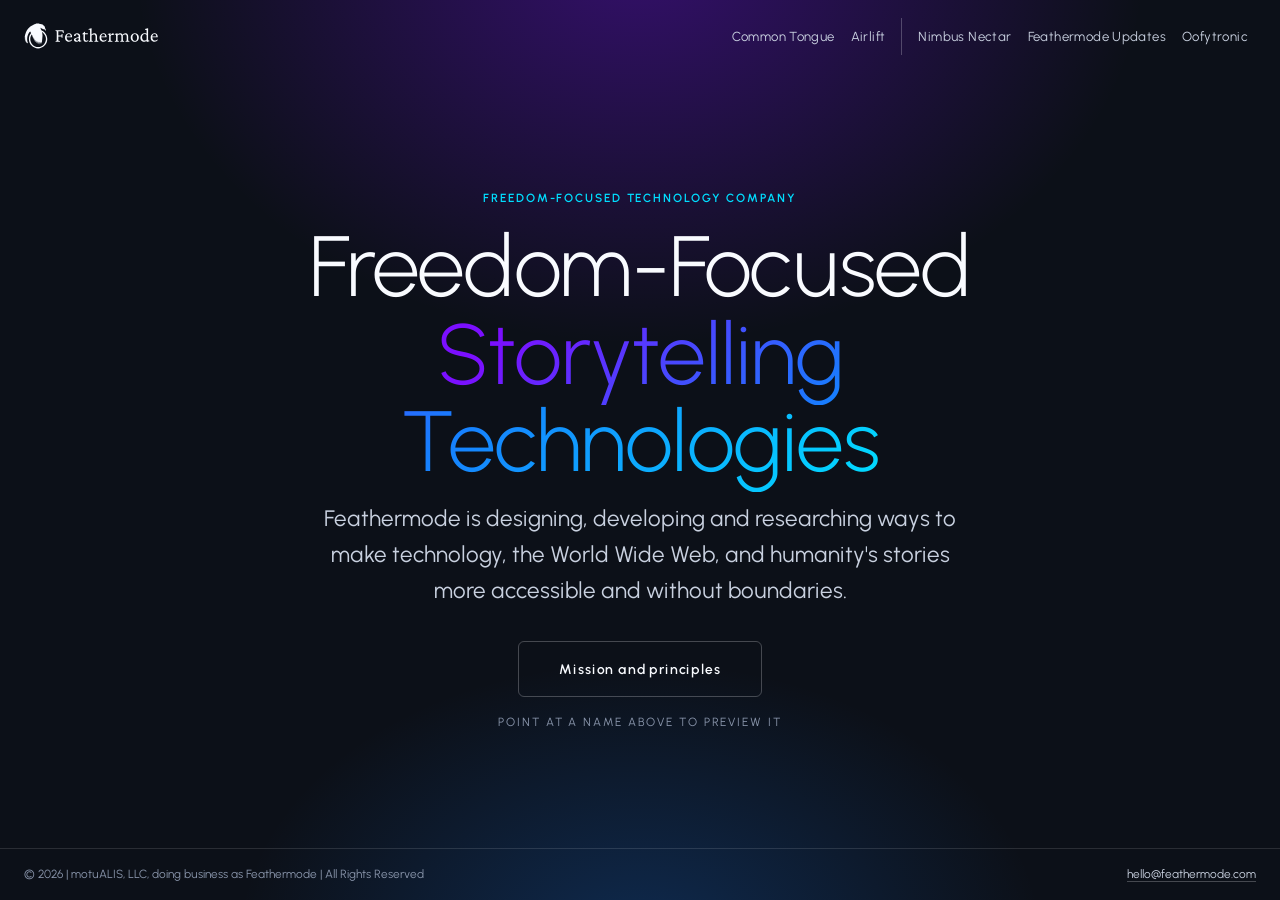
==== commit 09152e2a: "Remove the family dropdown from Feathermode and move the logo to the top left The nav already lists " ====
--- a/index.html
+++ b/index.html
@@ -24,19 +24,6 @@
 <a class="skip-link" href="#main">Skip to content</a>
 <header class="site-header">
   <div class="wrap">
-    <details class="family">
-      <summary class="family__summary"><span>Family</span><span class="family__chevron" aria-hidden="true"></span></summary>
-      <div class="family__panel">
-        <p class="family__title">The Feathermode family</p>
-        <ul class="family__list">
-        <li><a class="family__item" href="./" aria-current="true"><span class="family__name">Feathermode</span><span class="family__meta">Parent · You are here</span></a></li>
-        <li><span class="family__item family__item--soon"><span class="family__name">Common Tongue</span><span class="family__meta">Communication · Soon</span></span></li>
-        <li><span class="family__item family__item--soon"><span class="family__name">Airlift</span><span class="family__meta">Distribution · Soon</span></span></li>
-        <li><a class="family__item" href="https://oofytronic-site.vercel.app" target="_blank" rel="noopener"><span class="family__name">Oofytronic</span><span class="family__meta">Blog</span></a></li>
-        <li><span class="family__item family__item--soon"><span class="family__name">Nimbus Nectar</span><span class="family__meta">Publication · Soon</span></span></li>
-        </ul>
-      </div>
-    </details>
     <a class="wordmark" href="./" data-scene="home" aria-label="Feathermode, home">
       <img class="wordmark__logo" src="assets/feathermode_logo-light.svg" alt="" width="1440" height="272">
       <img class="wordmark__icon" src="assets/feathermode-icon-light.svg" alt="" width="250" height="268">
--- a/css/style.css
+++ b/css/style.css
@@ -54,17 +54,16 @@
 .button--primary:hover { color: var(--slate-950); filter: brightness(1.1) saturate(1.1); }
 .button:focus-visible { outline-offset: -4px; outline-color: currentColor; }
 
-/* ---------- Header: family (left), logo (centre), nav (right) ---------- */
+/* ---------- Header: logo (left), nav (right) ---------- */
 .site-header { position: relative; z-index: 40; }
 .site-header .wrap {
-  display: grid; grid-template-columns: 1fr auto 1fr; align-items: center; gap: var(--space-3);
+  display: grid; grid-template-columns: auto 1fr; align-items: center; gap: var(--space-4);
   height: var(--header-h);
 }
-.site-header .family { justify-self: start; }
 .site-header .site-nav { justify-self: end; }
 
 /* The logo: the full lockup, or just the mark (no box) once another scene is showing */
-.wordmark { display: grid; place-items: center; text-decoration: none; }
+.wordmark { display: grid; place-items: center start; justify-self: start; text-decoration: none; }
 .wordmark > img { grid-area: 1 / 1; transition: opacity var(--speed) var(--ease); }
 .wordmark__logo { height: 1.6rem; width: auto; }
 .wordmark__icon { height: 1.6rem; width: auto; opacity: 0; }
@@ -85,8 +84,8 @@
 .site-nav a[aria-current] { color: var(--accent); }
 .site-nav a:focus-visible { outline-offset: -2px; }
 
-/* Below 78rem the nav no longer fits beside the logo, so it becomes a bar along the bottom */
-@media (max-width: 78rem) {
+/* Below 50rem the nav no longer fits beside the logo, so it becomes a bar along the bottom */
+@media (max-width: 50rem) {
   .site-header .site-nav {
     justify-self: stretch; position: fixed; z-index: 45; inset: auto 0 0 0; flex-direction: column; align-items: center; gap: 2px;
     padding: var(--space-2) var(--space-3) calc(var(--space-2) + env(safe-area-inset-bottom));
@@ -100,39 +99,12 @@
 }
 @media (max-width: 23rem) { .site-nav a { padding-inline: 0.35rem; font-size: 0.78rem; } }
 /* Short landscape screens: one slim row for the nav, a slimmer header, no footer line */
-@media (max-width: 78rem) and (max-height: 34rem) {
+@media (max-width: 50rem) and (max-height: 34rem) {
   :root { --header-h: 3.25rem; --bar-h: 3.25rem; }
   .site-header .site-nav { flex-direction: row; justify-content: center; padding-block: 0.25rem; }
   .site-nav__group + .site-nav__group { margin-left: var(--space-2); padding-left: var(--space-2); border-left: 1px solid var(--hairline-strong); }
   .site-footer { display: none; }
 }
-
-/* ---------- Family dropdown: a native <details>; the script only closes it on outside click / Escape ---------- */
-.family { position: relative; --family-w: min(21rem, calc(100vw - 2 * var(--space-3))); }
-.family__summary {
-  list-style: none; display: inline-flex; align-items: center; gap: var(--space-2);
-  height: 2.75rem; padding: 0 var(--space-3) 0 0; cursor: pointer;
-  font-size: var(--step--1); letter-spacing: 0.04em; color: var(--text-soft);
-  transition: color var(--speed);
-}
-.family__summary::-webkit-details-marker { display: none; }
-.family__summary:hover, .family[open] > .family__summary { color: var(--text); }
-.family__summary:focus-visible { outline-offset: 0; }
-.family__chevron { width: 0.4rem; height: 0.4rem; border-right: 1px solid currentColor; border-bottom: 1px solid currentColor; transform: rotate(45deg) translateY(-2px); transition: transform var(--speed) var(--ease); }
-.family[open] .family__chevron { transform: rotate(225deg) translateY(-2px); }
-.family__panel {
-  position: absolute; z-index: 45; top: calc(100% + var(--space-2)); left: 0; width: var(--family-w);
-  padding: var(--space-2); background: var(--surface); border: 1px solid var(--hairline-strong); border-radius: var(--radius-lg);
-}
-.family__title { font-size: var(--step--2); font-weight: 500; letter-spacing: var(--track-caps); text-transform: uppercase; color: var(--accent); padding: var(--space-2) var(--space-3); }
-.family__list { display: grid; gap: 2px; }
-.family__item { display: grid; gap: 2px; padding: var(--space-2) var(--space-3); color: var(--text-soft); text-decoration: none; border-radius: var(--radius); }
-a.family__item:hover, a.family__item:focus-visible { background: var(--surface-hover); color: var(--text); }
-a.family__item:focus-visible { outline-offset: -3px; }
-.family__name { font-family: var(--font-display); font-size: var(--step-1); line-height: 1.2; color: var(--text); }
-.family__meta { font-size: var(--step--2); letter-spacing: var(--track-caps); text-transform: uppercase; color: var(--text-muted); }
-.family__item[aria-current] { background: color-mix(in srgb, var(--accent) 12%, transparent); }
-.family__item[aria-current] .family__meta { color: var(--accent); }
 
 /* ---------- Scenes ----------
    Baseline (no JavaScript): the scenes are ordinary stacked sections.
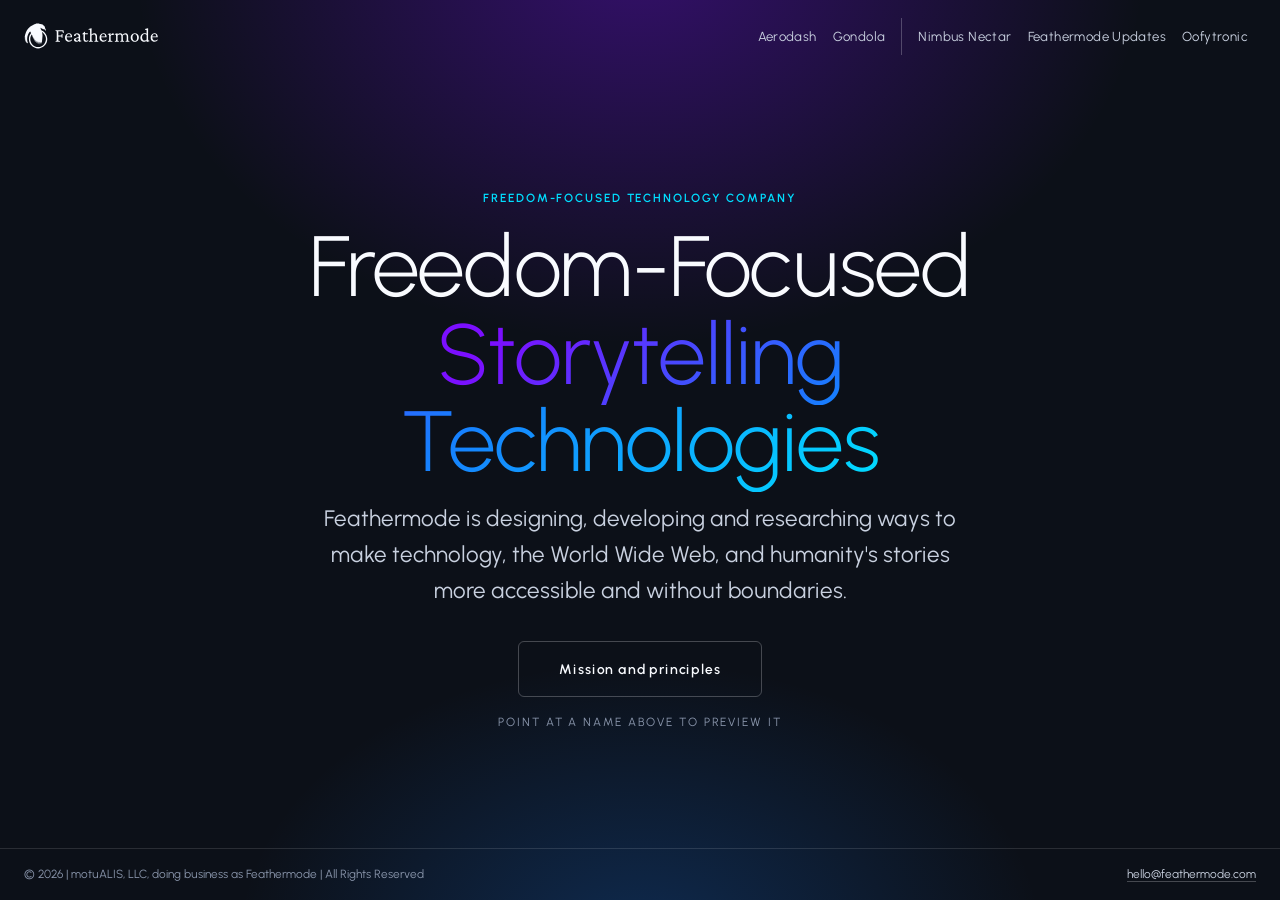
==== commit cec8a2c6: "Rename Common Tongue to Aerodash and Airlift to Gondola Aerodash is the everything app (communicatio" ====
--- a/index.html
+++ b/index.html
@@ -17,7 +17,7 @@
   <meta property="og:description" content="Feathermode is designing, developing and researching ways to make technology, the World Wide Web, and humanity's stories more accessible and without boundaries.">
   <link rel="icon" type="image/svg+xml" href="assets/favicon.svg">
   <link rel="stylesheet" href="css/style.css">
-  <script>document.documentElement.setAttribute('data-scenes','')</script>
+  <script>document.documentElement.setAttribute('data-js','');document.documentElement.setAttribute('data-scenes','')</script>
   <script src="js/main.js" defer></script>
 </head>
 <body>
@@ -28,12 +28,13 @@
       <img class="wordmark__logo" src="assets/feathermode_logo-light.svg" alt="" width="1440" height="272">
       <img class="wordmark__icon" src="assets/feathermode-icon-light.svg" alt="" width="250" height="268">
     </a>
-    <nav class="site-nav" aria-label="Primary">
-      <ul class="site-nav__group" aria-label="Platforms">
-        <li><a href="#common-tongue" data-scene="common-tongue">Common Tongue</a></li>
-        <li><a href="#airlift" data-scene="airlift">Airlift</a></li>
+    <button type="button" class="drawer-toggle" aria-expanded="false" aria-controls="site-nav" aria-label="Open the menu" hidden><span class="drawer-toggle__chevron" aria-hidden="true"></span></button>
+    <nav class="site-nav" id="site-nav" aria-label="Primary">
+      <ul class="site-nav__group" aria-label="Platforms" data-label="Platforms">
+        <li><a href="#aerodash" data-scene="aerodash">Aerodash</a></li>
+        <li><a href="#gondola" data-scene="gondola">Gondola</a></li>
       </ul>
-      <ul class="site-nav__group" aria-label="Writing">
+      <ul class="site-nav__group" aria-label="Writing" data-label="Writing">
         <li><a href="#nimbus-nectar" data-scene="nimbus-nectar">Nimbus Nectar</a></li>
         <li><a href="updates/" data-scene="updates">Feathermode Updates</a></li>
         <li><a href="https://oofytronic-site.vercel.app" data-scene="oofytronic" target="_blank" rel="noopener">Oofytronic<span class="visually-hidden"> (opens another site)</span></a></li>
@@ -42,7 +43,7 @@
   </div>
 </header>
 <main id="main" class="scenes">
-  <section id="home" class="scene scene--home" data-name="Welcome" aria-labelledby="home-h">
+  <section id="home" class="scene scene--home is-active" data-name="Welcome" aria-labelledby="home-h">
     <div class="scene__body">
       <p class="scene__kicker"><span>Freedom-focused technology company</span></p>
       <h1 id="home-h" tabindex="-1">Freedom-Focused <span class="gradient-text">Storytelling Technologies</span></h1>
@@ -51,23 +52,22 @@
       <p class="scene__hint" aria-hidden="true"><span class="hint hint--hover">Point at a name above to preview it</span><span class="hint hint--touch">Tap a name below to preview it</span></p>
     </div>
   </section>
-  <section id="common-tongue" class="scene" data-name="Common Tongue" aria-labelledby="common-tongue-h">
+  <section id="aerodash" class="scene" data-name="Aerodash" aria-labelledby="aerodash-h">
     <div class="scene__body">
-      <p class="scene__kicker"><span>Platform · Communication</span><span class="status" data-status="exploration">Exploration</span></p>
-      <h2 id="common-tongue-h" tabindex="-1">Common Tongue</h2>
-      <p class="scene__lede">An exploration in end-to-end communication through peer-to-peer, local-first and decentralized methods. Common Tongue starts from one idea: the standard for how people and software talk to each other comes before any collaborative app or feature built on top of it.</p>
+      <p class="scene__kicker"><span>Platform · Everything app</span><span class="status" data-status="exploration">Exploration</span></p>
+      <h2 id="aerodash-h" tabindex="-1">Aerodash</h2>
+      <p class="scene__lede">An everything app in the making: one place for the ways people talk, share and get things done, built on end-to-end encrypted, peer-to-peer and local-first foundations. Communication comes first, because the standard for how people and software talk to each other comes before any feature built on top of it.</p>
       <ul class="scene__tags" aria-label="Properties"><li>End-to-end encrypted</li><li>Peer-to-peer</li><li>Local-first</li></ul>
-      <p class="scene__note">Named for the shared language everyone agrees on before they can say anything else.</p>
       <p class="scene__cta"><span class="scene__soon">Its own site is to be announced</span></p>
     </div>
   </section>
-  <section id="airlift" class="scene" data-name="Airlift" aria-labelledby="airlift-h">
+  <section id="gondola" class="scene" data-name="Gondola" aria-labelledby="gondola-h">
     <div class="scene__body">
       <p class="scene__kicker"><span>Platform · Distribution</span><span class="status" data-status="in-development">In development</span></p>
-      <h2 id="airlift-h" tabindex="-1">Airlift</h2>
-      <p class="scene__lede">A distribution platform that lives inside a website or platform you own. When walled gardens close the roads to your readers, Airlift flies your work over them. You pay in tokens, because the APIs underneath charge a little per transaction.</p>
-      <ul class="scene__tags" aria-label="Properties"><li>Self-owned</li><li>Token-based</li></ul>
-      <p class="scene__note">Named for the airlifts that kept supplies moving when the roads were cut.</p>
+      <h2 id="gondola-h" tabindex="-1">Gondola</h2>
+      <p class="scene__lede">A distribution platform that lives inside a website or platform you own, and rides inside Aerodash as a mini-app. When walled gardens close the roads to your readers, Gondola carries your work over them. You pay in tokens, because the APIs underneath charge a little per transaction.</p>
+      <ul class="scene__tags" aria-label="Properties"><li>Self-owned</li><li>Token-based</li><li>A mini-app of Aerodash</li></ul>
+      <p class="scene__note">Named for the cabin slung beneath an airship, which carries the people and the cargo.</p>
       <p class="scene__cta"><span class="scene__soon">Its own site is to be announced</span></p>
     </div>
   </section>
--- a/css/style.css
+++ b/css/style.css
@@ -84,27 +84,55 @@
 .site-nav a[aria-current] { color: var(--accent); }
 .site-nav a:focus-visible { outline-offset: -2px; }
 
-/* Below 50rem the nav no longer fits beside the logo, so it becomes a bar along the bottom */
+/* The drawer button only exists on narrow screens with JavaScript */
+.drawer-toggle { display: none; }
+.drawer-toggle__chevron { width: 0.6rem; height: 0.6rem; border-left: 1.5px solid currentColor; border-top: 1.5px solid currentColor; transform: translateY(2px) rotate(45deg); transition: transform var(--speed) var(--ease); }
+
+/* Below 50rem the nav no longer fits beside the logo. Without JavaScript it simply wraps under the logo.
+   With JavaScript the header becomes a slim bar along the bottom: logo on the left, an up-arrow button on the
+   right that slides the links up as a drawer, and a down arrow to put them away again. */
 @media (max-width: 50rem) {
-  .site-header .site-nav {
-    justify-self: stretch; position: fixed; z-index: 45; inset: auto 0 0 0; flex-direction: column; align-items: center; gap: 2px;
-    padding: var(--space-2) var(--space-3) calc(var(--space-2) + env(safe-area-inset-bottom));
-    background: color-mix(in srgb, var(--bg) 90%, transparent); border-top: 1px solid var(--hairline-strong);
+  .site-header .wrap { grid-template-columns: 1fr; gap: var(--space-2); height: auto; padding-block: var(--space-3); }
+  .site-header .site-nav { justify-self: start; flex-wrap: wrap; }
+  .site-nav__group { flex-wrap: wrap; }
+  .site-nav__group + .site-nav__group { margin: 0; padding: 0; border: 0; }
+
+  html[data-js] { --bar-h: 3.5rem; }
+  html[data-js] body { padding-bottom: var(--bar-h); }
+  html[data-js] .site-header {
+    position: fixed; z-index: 45; inset: auto 0 0 0;
+    padding-bottom: env(safe-area-inset-bottom);
+    background: color-mix(in srgb, var(--bg) 92%, transparent); border-top: 1px solid var(--hairline-strong);
     -webkit-backdrop-filter: blur(14px); backdrop-filter: blur(14px);
   }
-  .site-nav__group { flex-wrap: wrap; justify-content: center; }
-  .site-nav__group + .site-nav__group { margin: 0; padding: 0; border: 0; }
-  .site-nav a { padding: var(--space-2) 0.45rem; }
-  body { padding-bottom: var(--bar-h); }
-}
-@media (max-width: 23rem) { .site-nav a { padding-inline: 0.35rem; font-size: 0.78rem; } }
-/* Short landscape screens: one slim row for the nav, a slimmer header, no footer line */
-@media (max-width: 50rem) and (max-height: 34rem) {
-  :root { --header-h: 3.25rem; --bar-h: 3.25rem; }
-  .site-header .site-nav { flex-direction: row; justify-content: center; padding-block: 0.25rem; }
-  .site-nav__group + .site-nav__group { margin-left: var(--space-2); padding-left: var(--space-2); border-left: 1px solid var(--hairline-strong); }
-  .site-footer { display: none; }
-}
+  html[data-js] .site-header .wrap { display: flex; justify-content: space-between; align-items: center; gap: var(--space-3); height: 3.5rem; padding-block: 0; }
+  html[data-js] .wordmark__logo, html[data-js] .wordmark__icon { height: 1.4rem; }
+  html[data-js] .drawer-toggle {
+    display: inline-grid; place-items: center; width: 2.75rem; height: 2.75rem; padding: 0; cursor: pointer;
+    color: var(--text-soft); background: none; border: 1px solid var(--hairline-strong); border-radius: var(--radius);
+    transition: color var(--speed), background var(--speed) var(--ease);
+  }
+  html[data-js] .drawer-toggle:hover, html[data-js][data-drawer-open] .drawer-toggle { color: var(--accent); }
+  html[data-js][data-drawer-open] .drawer-toggle__chevron { transform: translateY(-2px) rotate(225deg); }
+  html[data-js] .drawer-toggle:focus-visible { outline-offset: 2px; }
+
+  html[data-js] .site-header .site-nav {
+    position: absolute; left: 0; right: 0; bottom: 100%; z-index: -1;
+    display: grid; gap: var(--space-3); align-items: start; justify-self: stretch;
+    max-height: calc(100dvh - 3.5rem - var(--space-4)); overflow-y: auto;
+    padding: var(--space-3) var(--space-4) var(--space-4);
+    background: var(--surface); border-top: 1px solid var(--hairline-strong);
+    opacity: 0; visibility: hidden; transform: translateY(1.5rem);
+    transition: opacity var(--speed) var(--ease), transform var(--speed) var(--ease), visibility 0s linear var(--speed);
+  }
+  html[data-js][data-drawer-open] .site-header .site-nav { opacity: 1; visibility: visible; transform: none; transition-delay: 0s; }
+  html[data-js] .site-nav__group { display: grid; gap: 0; }
+  html[data-js] .site-nav__group::before { content: attr(data-label); padding-bottom: var(--space-1); font-size: var(--step--2); font-weight: 600; letter-spacing: var(--track-caps); text-transform: uppercase; color: var(--text-muted); }
+  html[data-js] .site-nav a { padding: var(--space-3) var(--space-2); font-size: var(--step-0); border-top: 1px solid var(--hairline); border-radius: 0; }
+  html[data-js] .site-nav__group + .site-nav__group { margin: 0; }
+}
+@media (max-width: 50rem) and (max-height: 34rem) { html[data-js] .site-footer { display: none; } }
+@media (prefers-reduced-motion: reduce) { .drawer-toggle__chevron, html[data-js] .site-header .site-nav { transition: none !important; } }
 
 /* ---------- Scenes ----------
    Baseline (no JavaScript): the scenes are ordinary stacked sections.
@@ -143,12 +171,12 @@
 @property --g2 { syntax: "<color>"; inherits: true; initial-value: #177efe; }
 @property --gx { syntax: "<percentage>"; inherits: true; initial-value: 50%; }
 html { --g1: var(--violet-500); --g2: var(--blue-500); --gx: 50%; }
-html[data-scene="common-tongue"] { --g1: var(--cyan-400); --g2: var(--blue-500); --gx: 20%; }
-html[data-scene="airlift"] { --g1: var(--blue-500); --g2: var(--cyan-400); --gx: 80%; }
+html[data-scene="aerodash"] { --g1: var(--cyan-400); --g2: var(--blue-500); --gx: 20%; }
+html[data-scene="gondola"] { --g1: var(--blue-500); --g2: var(--cyan-400); --gx: 80%; }
 html[data-scene="nimbus-nectar"] { --g1: var(--violet-500); --g2: #d6479b; --gx: 35%; }
 html[data-scene="updates"] { --g1: var(--cyan-400); --g2: var(--violet-500); --gx: 65%; }
 html[data-scene="oofytronic"] { --g1: #c9a35a; --g2: var(--violet-500); --gx: 50%; }
-html[data-scenes] { background: var(--bg); }
+html[data-scenes] { background: var(--bg); overflow: hidden; overscroll-behavior: none; }
 html[data-scenes] body {
   background:
     radial-gradient(55% 60% at var(--gx) -5%, color-mix(in srgb, var(--g1) 36%, transparent), transparent 72%),
@@ -197,3 +225,25 @@
 .site-footer .wrap { display: flex; flex-wrap: wrap; justify-content: space-between; align-items: center; gap: var(--space-1) var(--space-4); }
 .site-footer a { color: var(--text-soft); }
 @media (max-width: 40rem) { .site-footer .wrap { justify-content: center; text-align: center; } }
+
+/* Phones: the footer and the nav bar make a heavy block at the bottom, so lift the scene's centre a little */
+@media (max-width: 50rem) and (min-height: 44rem) {
+  html[data-scenes] .scene { padding-bottom: clamp(0.5rem, 6vh, 3.5rem); }
+}
+
+/* Phones: the header is a fixed bar and out of the grid, so the grid is just the scene and the footer */
+@media (max-width: 50rem) {
+  html[data-scenes] body { grid-template-rows: minmax(0, 1fr) auto; }
+}
+
+/* Very small phones (320x568): trim the welcome text a little */
+@media (max-width: 40rem) and (max-height: 36rem) {
+  html[data-scenes] .scene__lede { font-size: 0.9rem; }
+  html[data-scenes] .scene h1, html[data-scenes] .scene h2 { font-size: min(2.4rem, 8.5vh); }
+}
+
+/* With a mouse and the nav along the top, a scene is only showing while its link is hovered, and clicking the
+   link goes where the scene's button would, so the button is dropped. Touch and the phone drawer keep it. */
+@media (hover: hover) and (min-width: 50.0625rem) {
+  .scene:not(.scene--home) .scene__cta:has(.button) { display: none; }
+}
